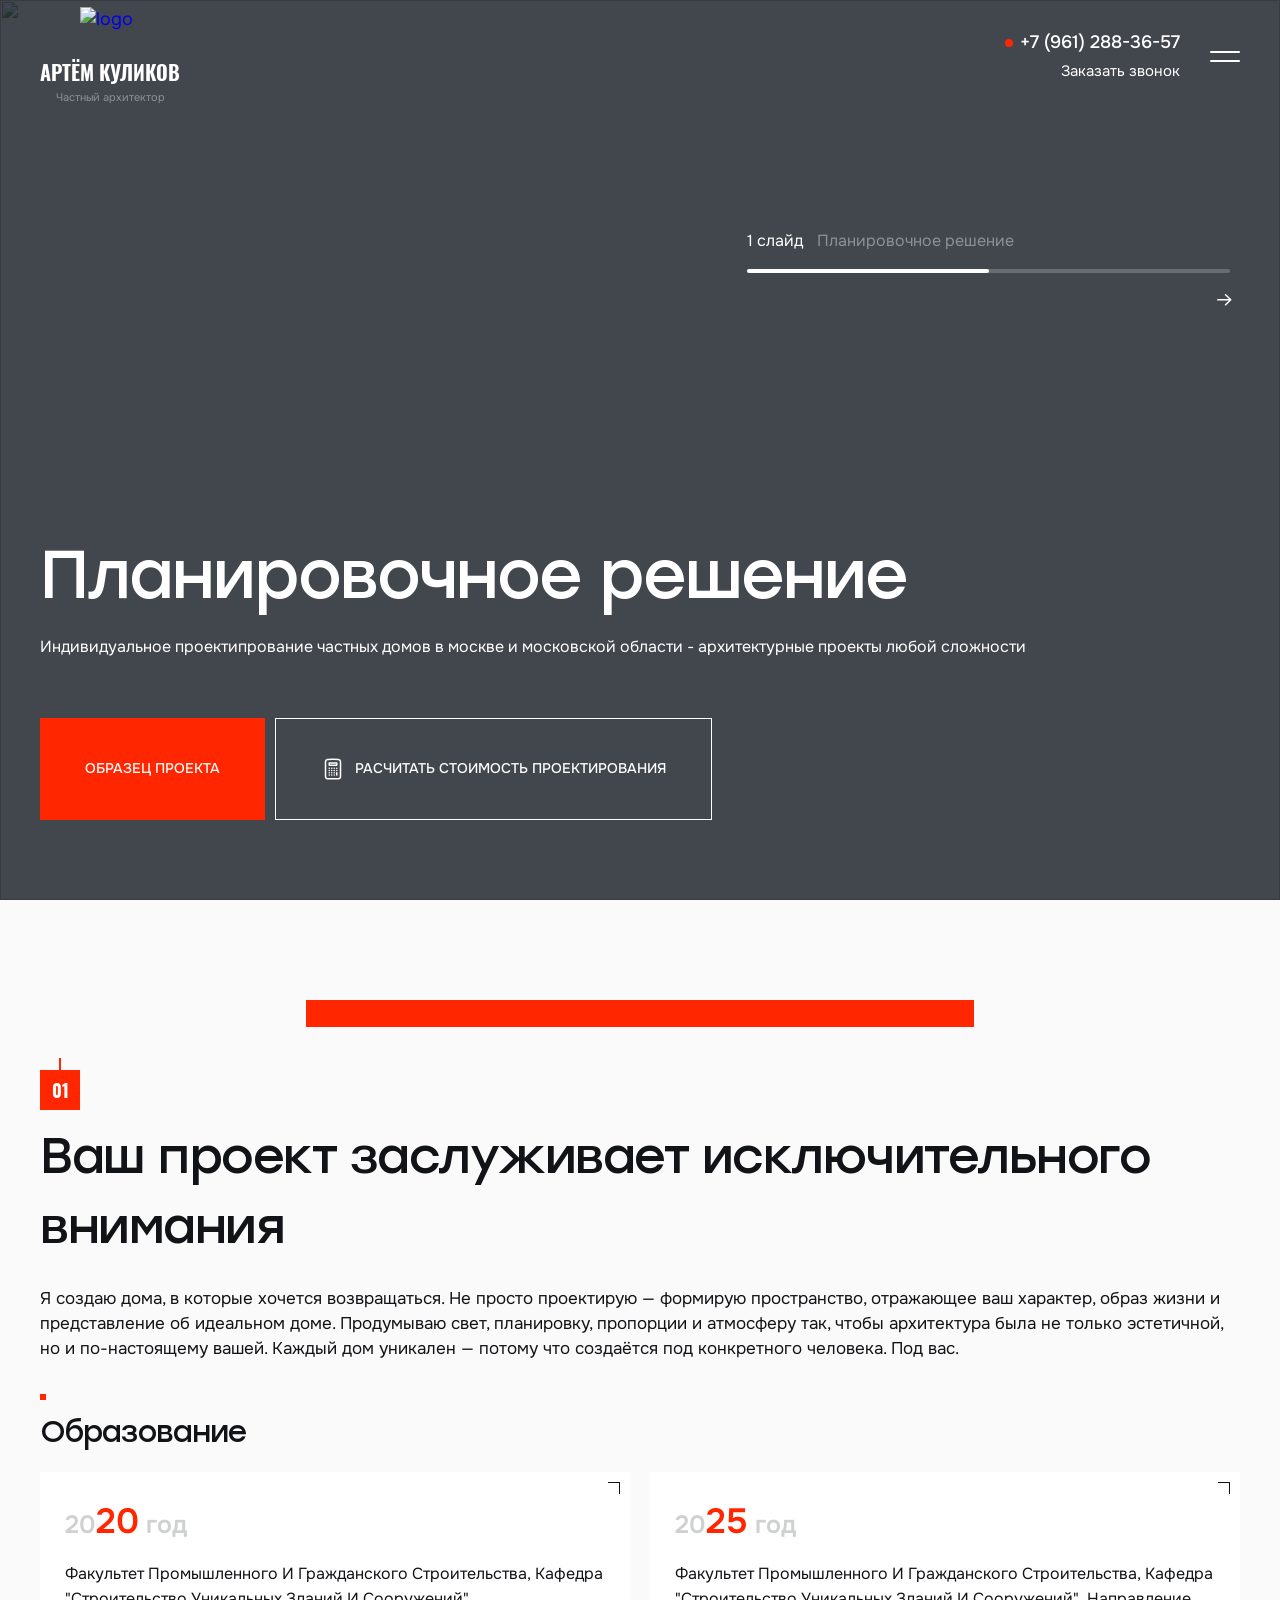
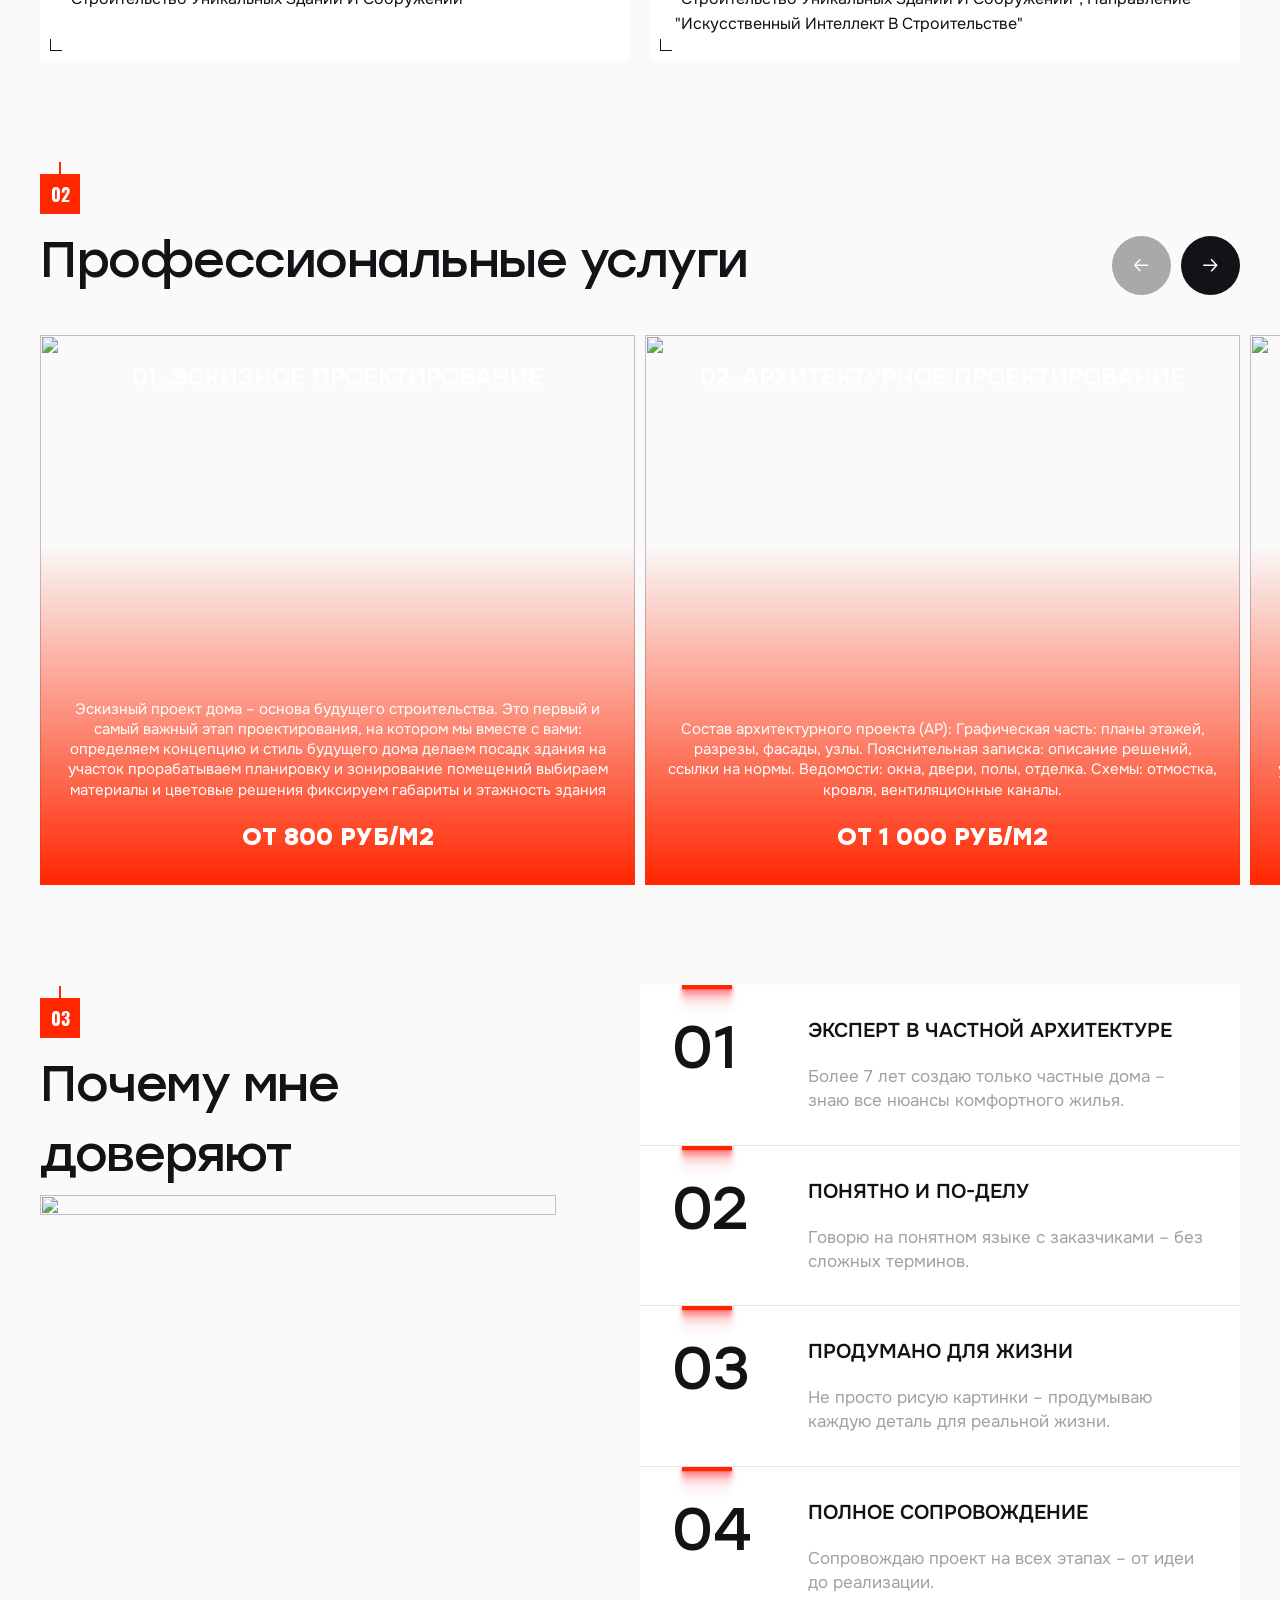
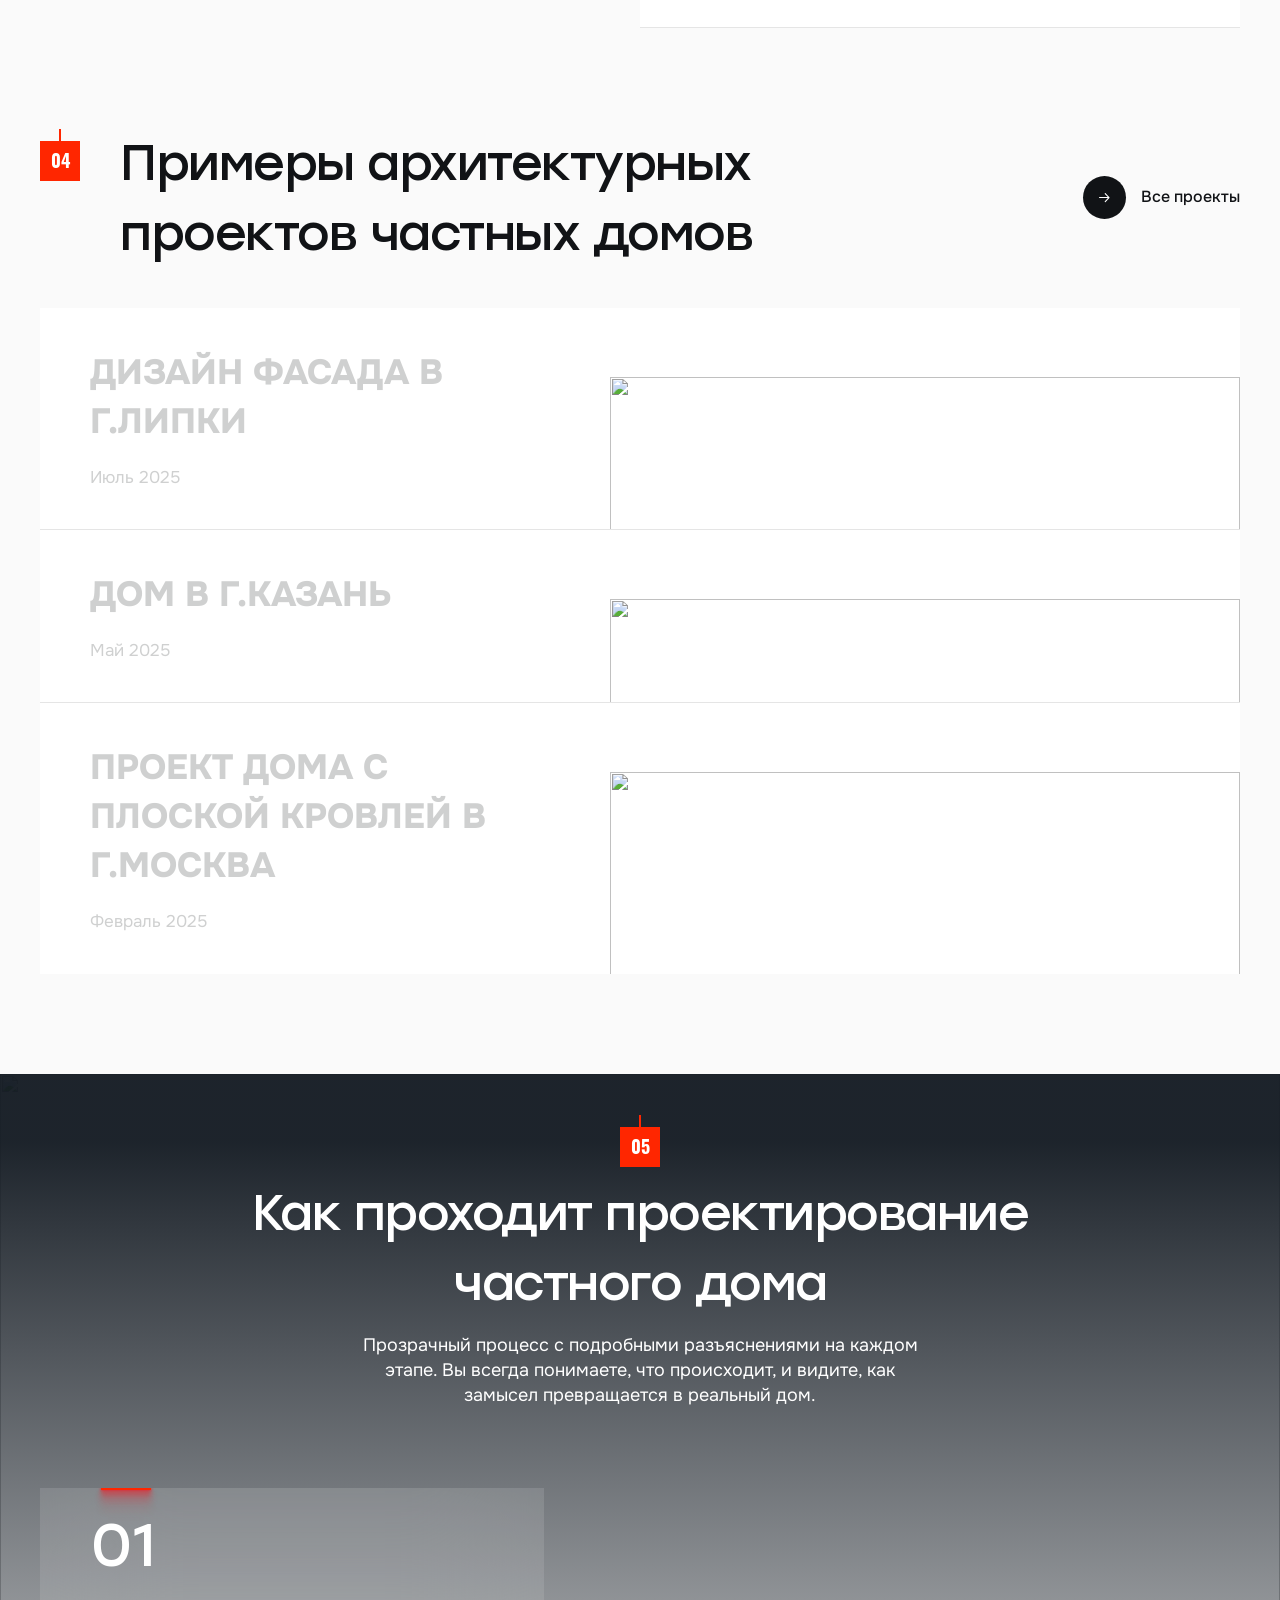
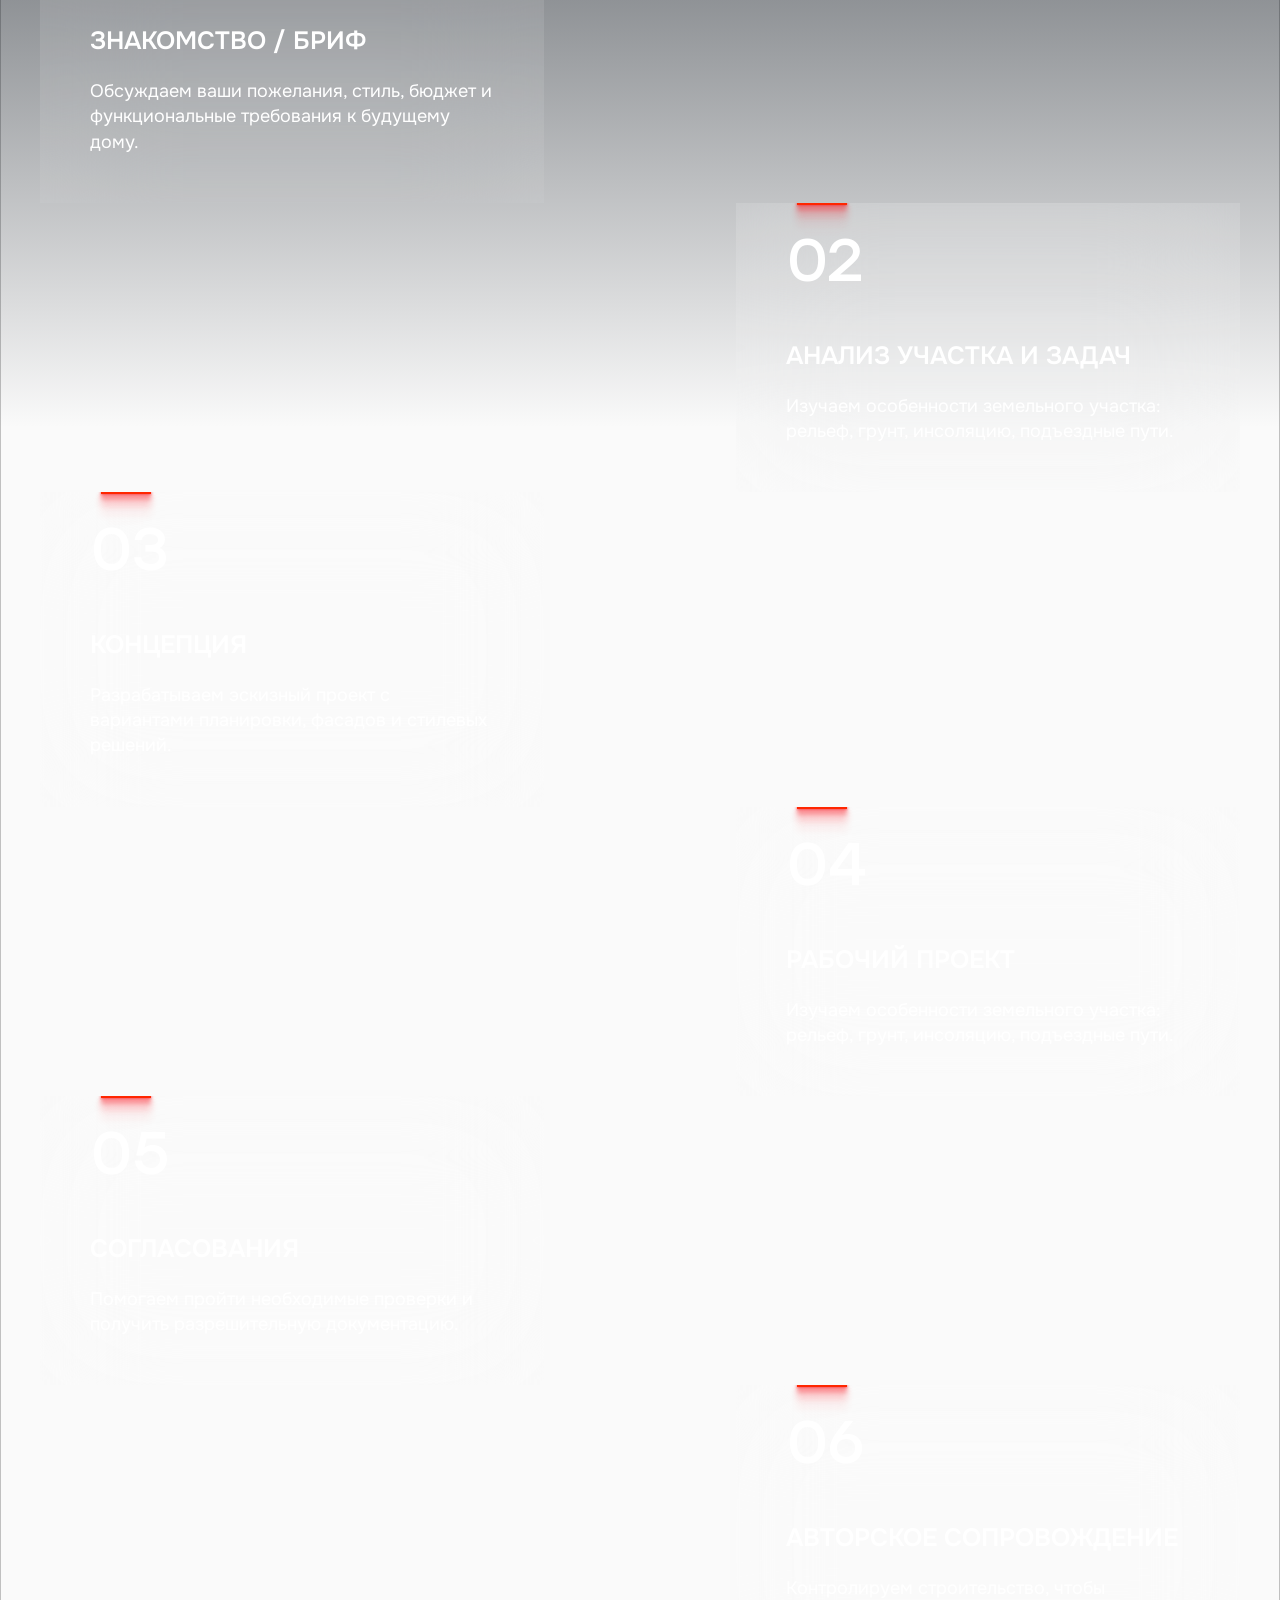
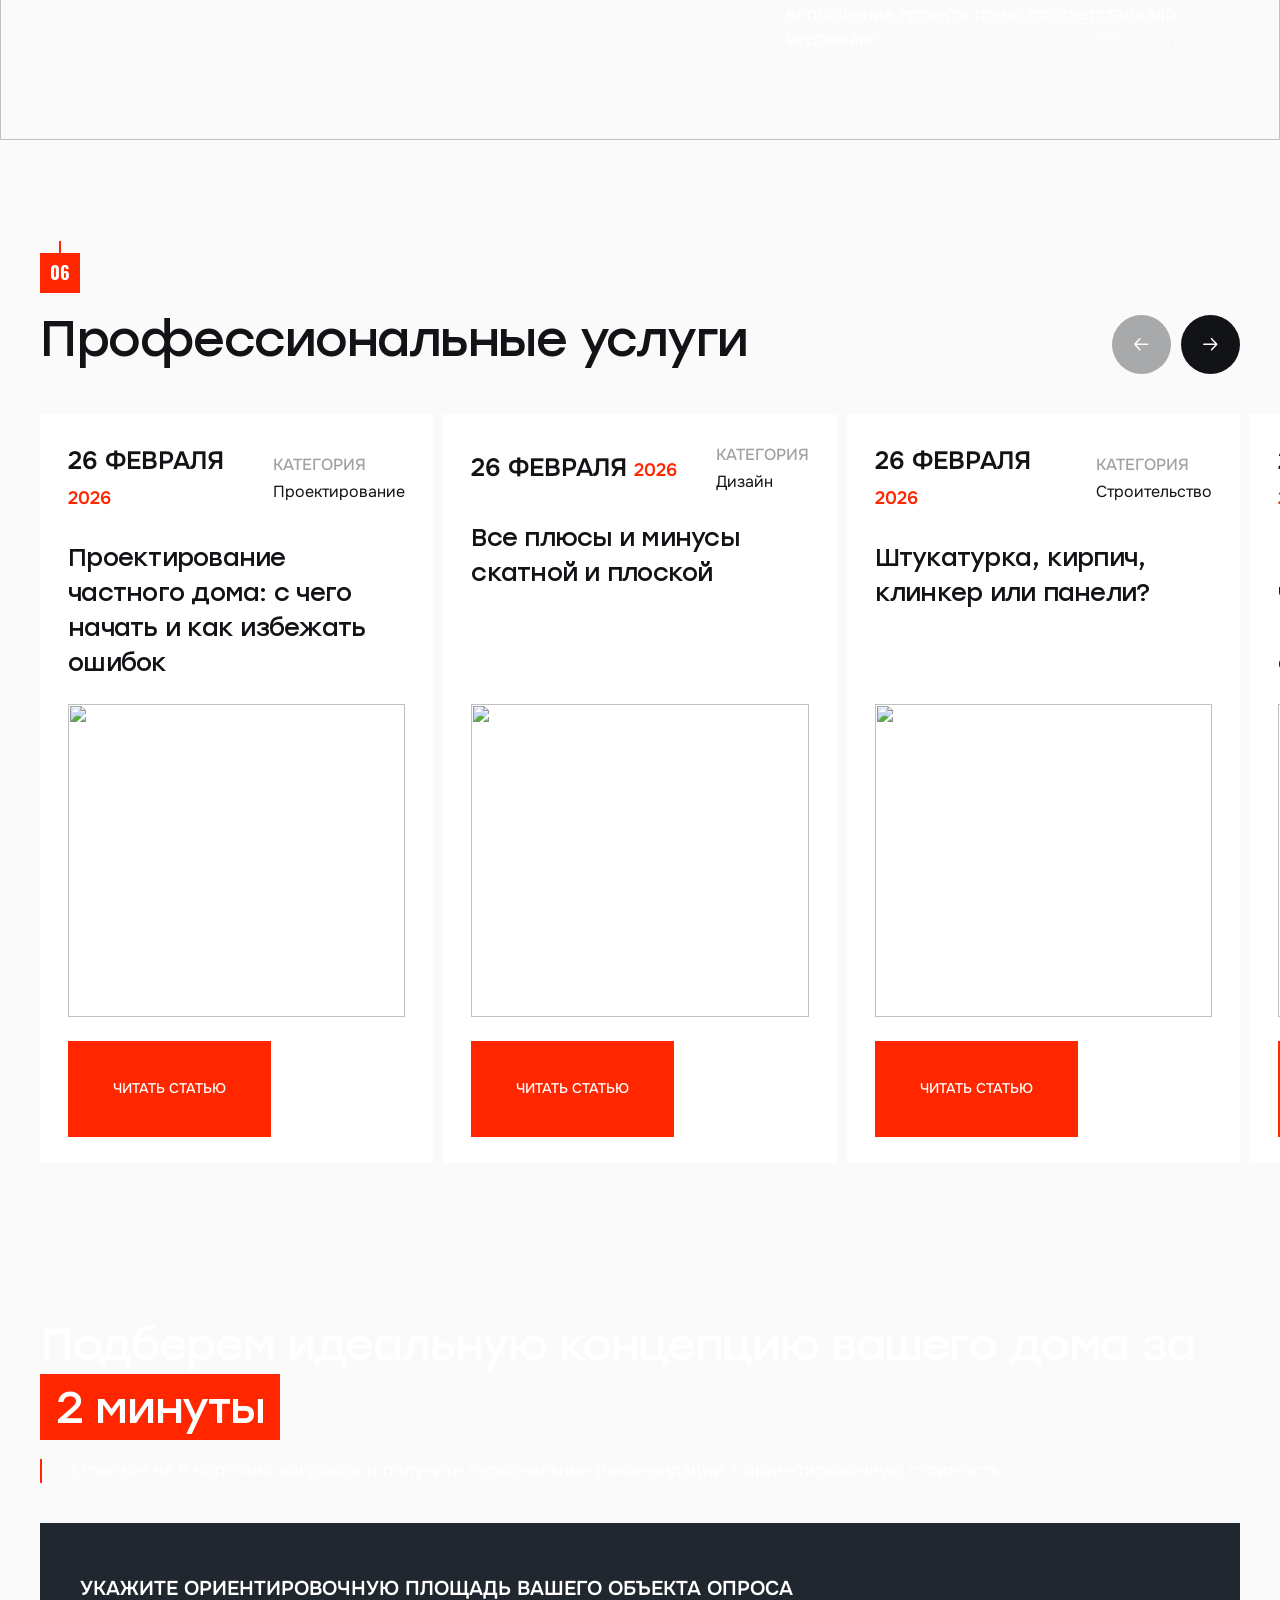
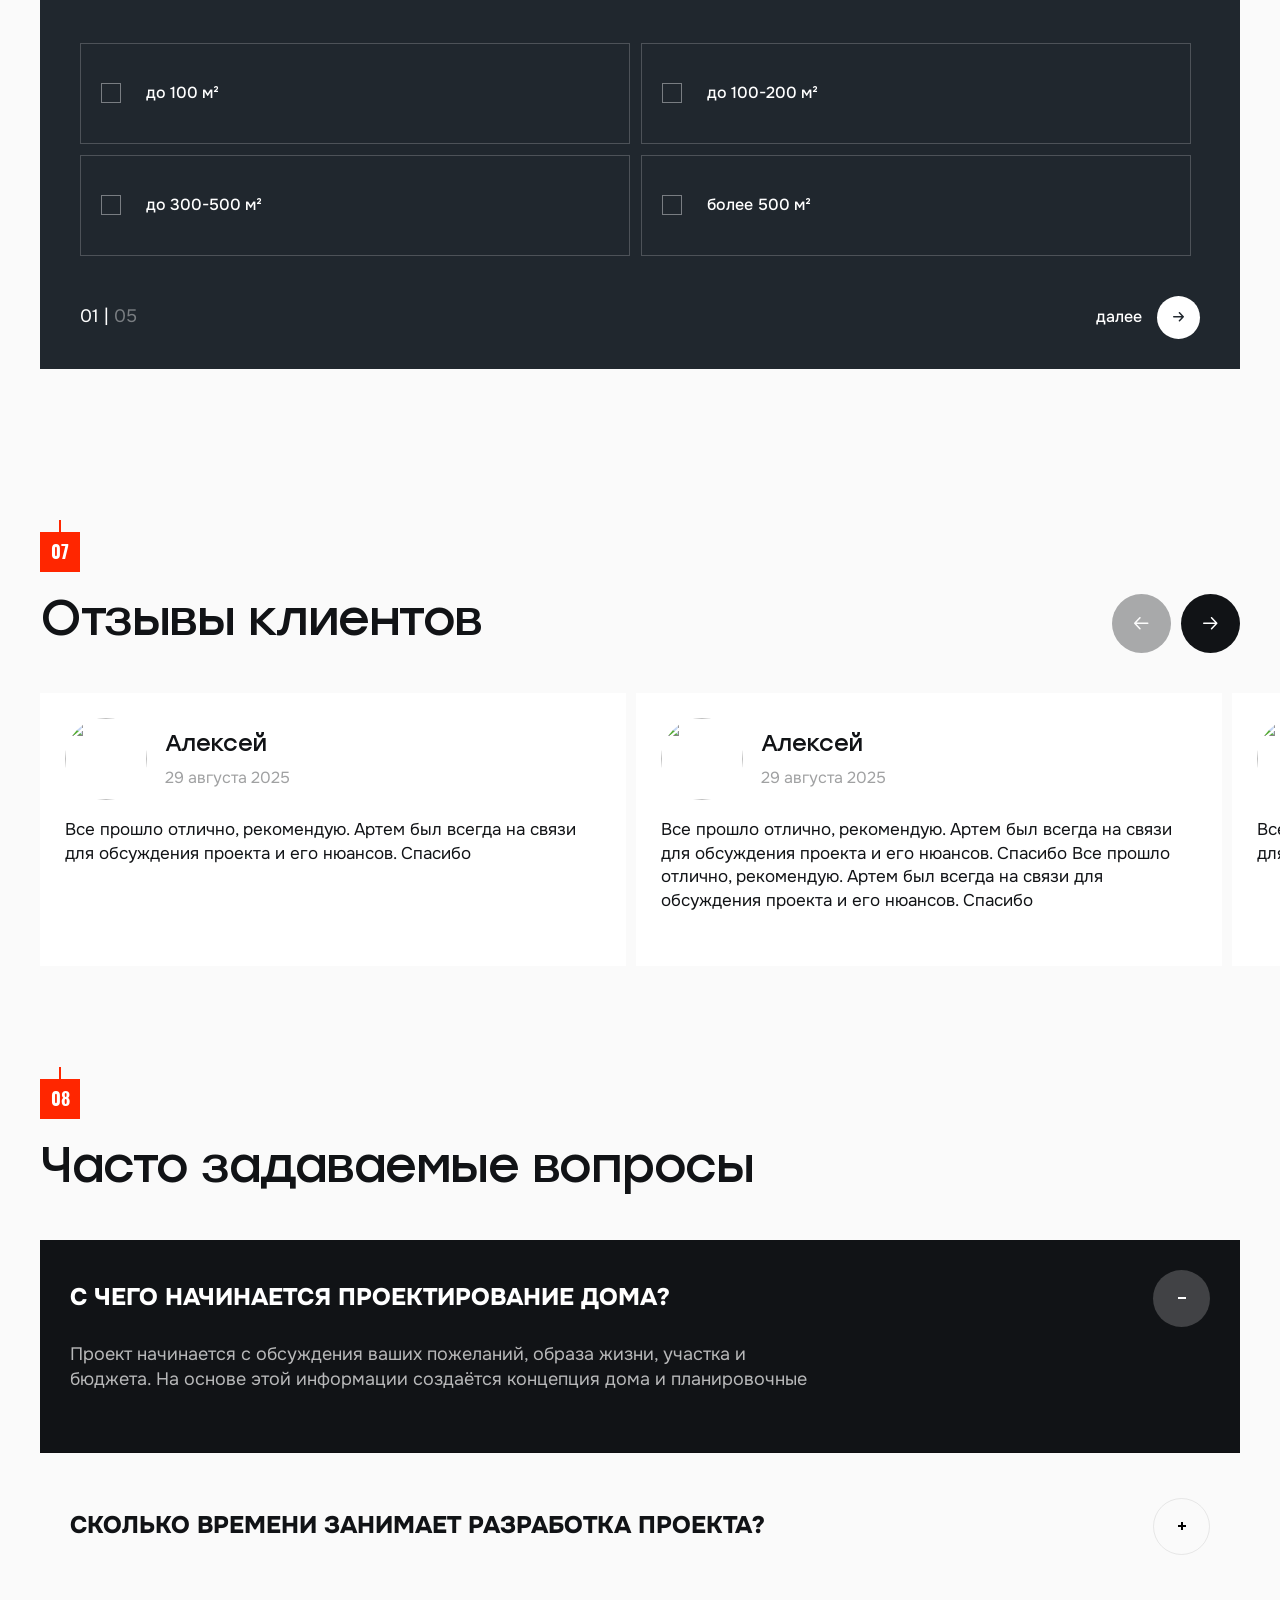
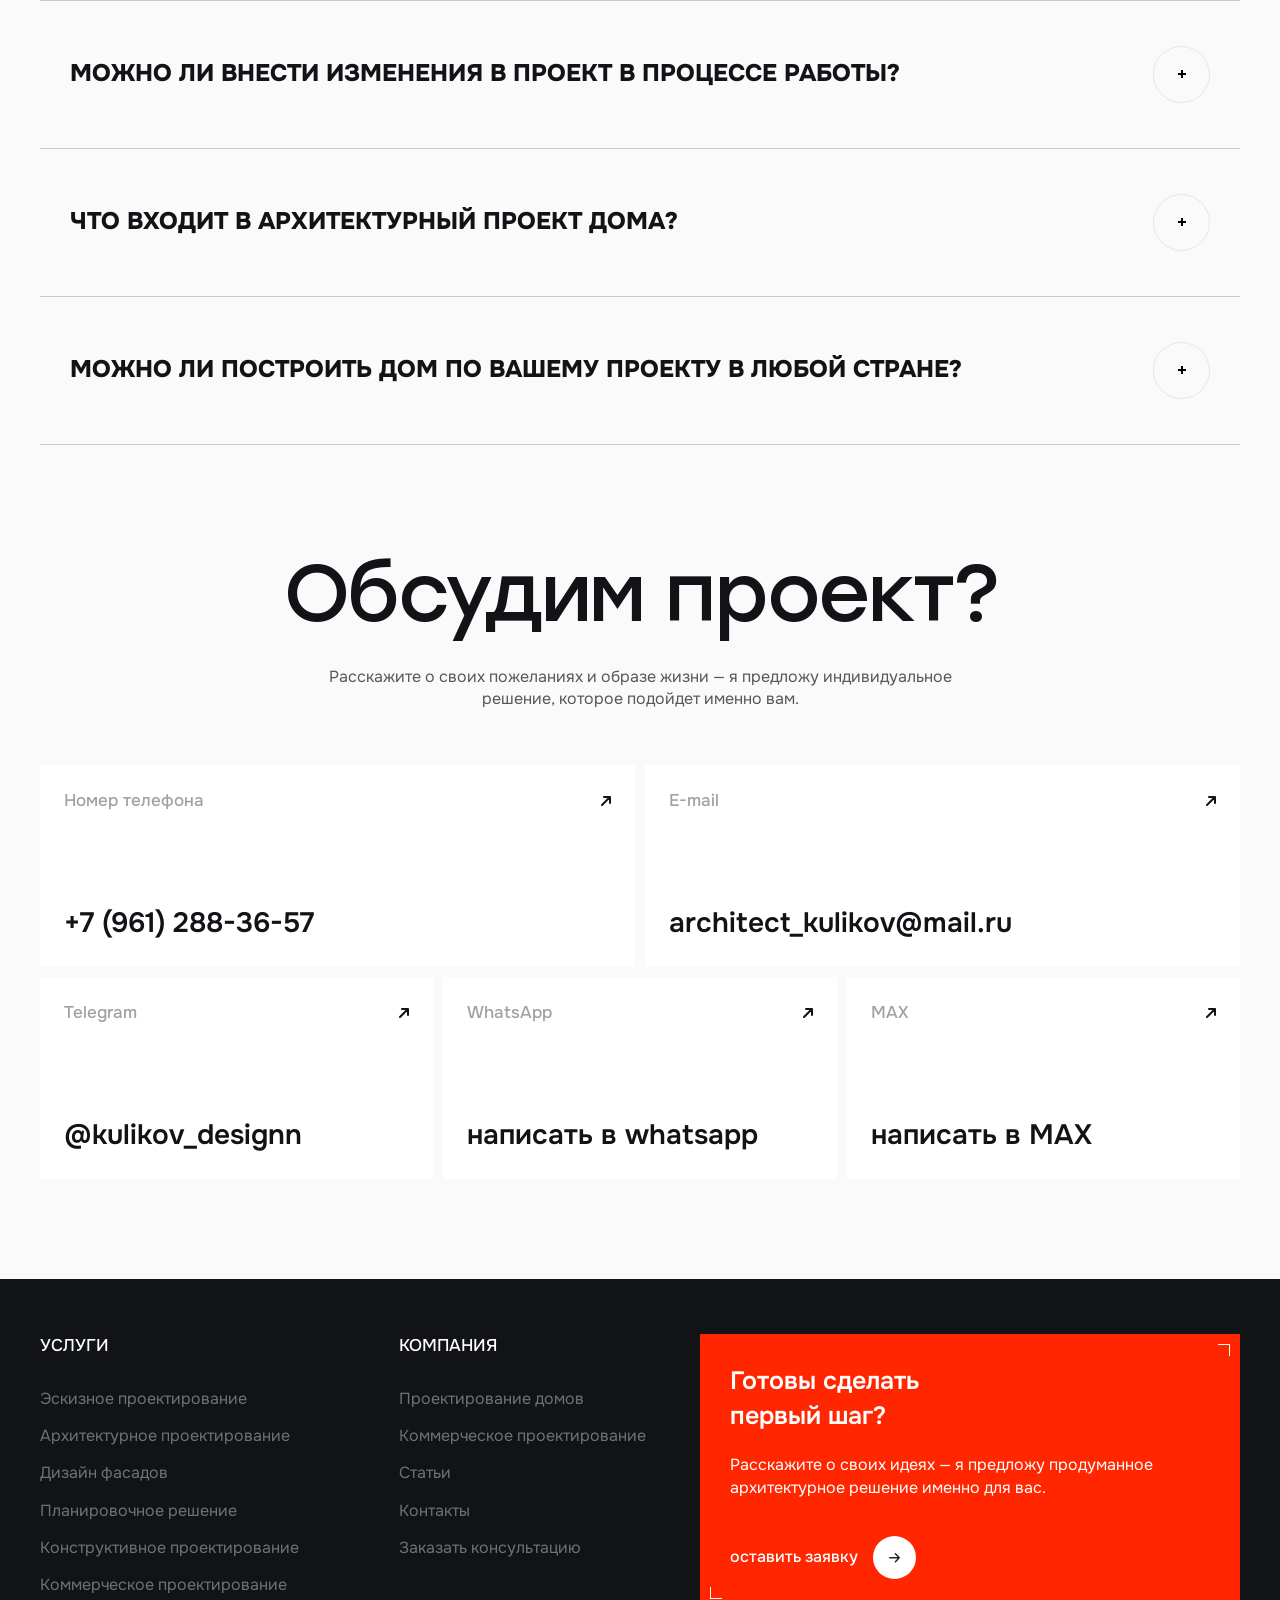
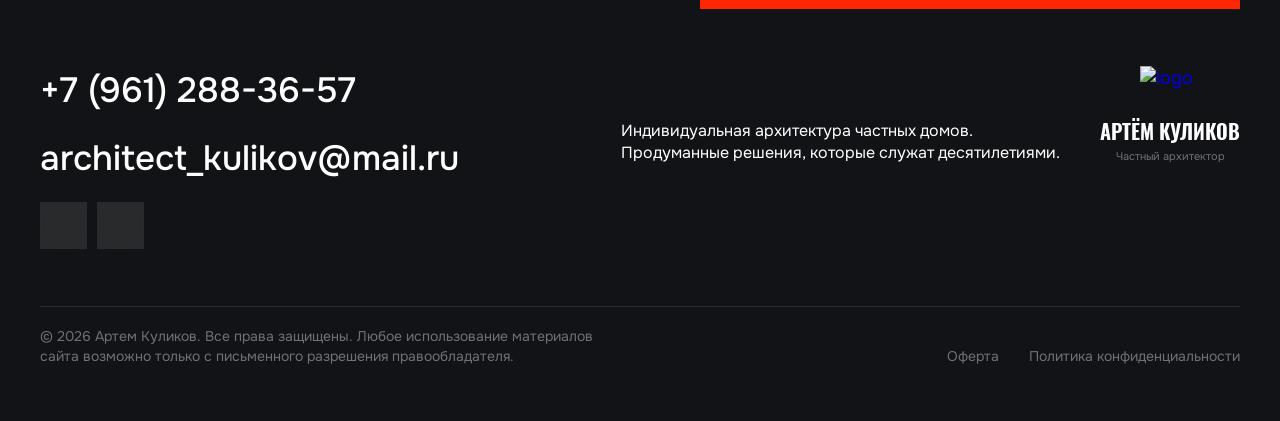
==== index.html @ 6169fe0b "v1" ====
<!DOCTYPE html>
<html lang="ru">
<head>
    <meta http-equiv="Content-Type" content="text/html; charset=utf-8" />
    <link rel="stylesheet" href="assets/css/build/build/swiper.css">
    <link rel="stylesheet" href="assets/css/build/build/fancybox.min.css">
    <link rel="stylesheet" href="assets/css/styles.css">
    
    
    <title>Name</title>
    <meta name='keywords' content='' />
    <meta name='description' content='' />
    <meta name="viewport" content="width=device-width, initial-scale=1, maximum-scale=1, user-scalable=0" />
    <meta http-equiv="X-UA-Compatible" content="IE=edge">
    <script src="assets/js/build/swiper-bundle.min.js" defer></script> 
    <script src="assets/js/build/fancybox.min.js" defer></script>
    <script src="assets/js/main.js" defer></script>
    <script src="assets/js/swipers.js" defer></script>
    <script src="assets/js/request.js" defer></script>
    <script src="assets/js/sourcebuster.min.js" defer></script>
    <script> </script>
</head>
<body>
<div class="page">
    <header class="header header--light">
        <div class="container">
            <div class="header__row">
                <a href="/" class="header__logo logo">
                    <picture class='logo__picture logo__picture--white'>
                        <source srcset='assets/img/icons/logo.svg' type='image/svg+xml'>
                        <img src='assets/img/icons/logo.png' alt='logo'>
                    </picture>
                    <picture class='logo__picture logo__picture--black'>
                        <source srcset='assets/img/icons/logo-black.svg' type='image/svg+xml'>
                        <img src='assets/img/icons/logo-black.png' alt='logo'>
                    </picture>
                    <div class="logo__text">
                        <p class="logo__name">Артём Куликов </p>
                        <span>Частный архитектор</span>
                    </div>
                </a>
    
                <div class="header__menu">
                    <nav class="header__nav">
                        <ul class="header__nav-list">
                            <li class="header__nav-item">
                                <a href="#" class="header__nav-link">Услуги</a>
                                <div class="header__nav-arrow"> +</div>
                                <div class="header__nav-sublist">
                                    <ul>
                                        <li><a href="#">Эскизное проектирование</a></li>
                                        <li><a href="#">Архитектурное проектирование</a></li>
                                        <li><a href="#">Дизайн фасадов</a></li>
                                        <li><a href="#">Планировочное решение</a></li>
                                        <li><a href="#">Конструктивное проектирование</a></li>
                                        <li><a href="#">Коммерческое проектирование</a></li>
                                    </ul>
                                </div>
                            </li>
                            <li class="header__nav-item">
                                <a href="#" class="header__nav-link link-hover">Проектирование домов</a>
                            </li>
                            <li class="header__nav-item">
                                <a href="#" class="header__nav-link link-hover">Коммерческое проектирование</a>
                            </li>
                            <li class="header__nav-item">
                                <a href="#" class="header__nav-link link-hover">Статьи</a>
                            </li>
                            <li class="header__nav-item">
                                <a href="#" class="header__nav-link link-hover">Контакты</a>
                            </li>
                            <li class="header__nav-item">
                                <a href="#" class="header__nav-link link-hover">Заказать консультацию</a>
                            </li>
                        </ul>
                    </nav>
    
                    <div class="header-mobile">
                        <div class="header__contacts">
                            <a href="mailto:architect_kulikov@mail.ru" class="header__mail">architect_kulikov@mail.ru</a>
                            <div class="header__networks networks">
                                <a href="#" class="network">
                                    <picture class=''>
                                        <source srcset='assets/img/icons/wa.svg' type='image/svg+xml'>
                                        <img src='assets/img/icons/wa.png' decoding='async' alt=''>
                                    </picture>
                                </a>
                                <a href="#" class="network">
                                    <picture class=''>
                                        <source srcset='assets/img/icons/tg.svg' type='image/svg+xml'>
                                        <img src='assets/img/icons/tg.png' decoding='async' alt=''>
                                    </picture>
                                </a>
                            </div>
                        </div>
                    </div>
                </div>
    
    
                <div class="header__top-right">
                    <div class="header__networks networks">
                        <a href="#" class="network">
                            <picture class=''>
                                <source srcset='assets/img/icons/wa.svg' type='image/svg+xml'>
                                <img src='assets/img/icons/wa.png' decoding='async' alt=''>
                            </picture>
                        </a>
                        <a href="#" class="network">
                            <picture class=''>
                                <source srcset='assets/img/icons/tg.svg' type='image/svg+xml'>
                                <img src='assets/img/icons/tg.png' decoding='async' alt=''>
                            </picture>
                        </a>
                    </div>
    
                    <div class="header__phone">
                        <a href="tel:+79612883657">+7 (961) 288-36-57</a>
                        <span>Заказать звонок</span>
                    </div>
    
                    <div class="header-mobile">
                        <div class="burger">
                            <span></span>
                            <span></span>
                        </div>
                    </div>
                </div>
            </div>
        </div>
    </header>
<main class="main">
    
    
    
    <section class='intro section-offset header-transparent'>
        <div class='container'>
            <div class='intro-pic__swiper swiper'>
                <div class='swiper-wrapper'>
                    <div class='intro-pic__swiper-slide swiper-slide'>
                        <picture class='intro__pic'>
                            <source srcset='assets/img/intro/intro-1.webp' type='image/webp'>
                            <img src='assets/img/intro/intro-1.jpg' decoding='async' alt=''>
                        </picture>
                    </div>
                    <div class='intro-pic__swiper-slide swiper-slide'>
                        <picture class='intro__pic'>
                            <source srcset='assets/img/intro/intro-2.webp' type='image/webp'>
                            <img src='assets/img/intro/intro-2.jpg' decoding='async' loading="lazy" alt=''>
                        </picture>
                    </div>
                </div>
            </div>
    
            <div class="intro__wrap">
                <div class='intro__paginations'>
                    <div class='intro__swiper-pagination swiper-pagination'></div>
                    <div class="intro__swiper-scrollbar swiper-scrollbar"></div>
                    <button class='intro__swiper-button-next swiper-button-next'>
                        <svg width="15" height="12" viewBox="0 0 15 12" fill="none" xmlns="http://www.w3.org/2000/svg">
                            <path d="M0.75 5.75H13.75M13.75 5.75L8.55 0.75M13.75 5.75L8.55 10.75" stroke="white" stroke-width="1.5" stroke-linecap="round" stroke-linejoin="round" />
                        </svg>
                    </button>
                </div>
        
        
                <div class="intro__row">
                    <div class='intro__swiper swiper'>
                        <div class='swiper-wrapper'>
                            <div class='intro__swiper-slide swiper-slide'>
                                <div class="intro__text">
                                    <h1 class='intro__title title-h1'>Планировочное решение</h1>
                                    <p class="intro__desc">Индивидуальное проектипрование частных домов в москве и московской области - архитектурные проекты любой сложности</p>
                                </div>
                            </div>
    
                            <div class='intro__swiper-slide swiper-slide'>
                                <div class="intro__text">
                                    <p class='intro__title title-h1'>Эскизное проектирование</p>
                                    <p class="intro__desc">Проектирование домов включает в себя все разделы: начиная от инженерного части и заканчивая 3-д визуализацией.</p>
                                </div>
                            </div>
                        </div>
                    </div>
            
                    <div class="intro__btns">
                        <a href="#" class='primary-btn'><span>Образец проекта</span></a>
                        <a href="#calculator" class='secondary-btn scroll-link'>
                            <span>
                                <svg width="24" height="24" viewBox="0 0 24 24" fill="none" xmlns="http://www.w3.org/2000/svg">
                                    <path d="M15.75 15.75V18M8.25 11.25H8.2575V11.2575H8.25V11.25ZM8.25 13.5H8.2575V13.5075H8.25V13.5ZM8.25 15.75H8.2575V15.7575H8.25V15.75ZM8.25 18H8.2575V18.0075H8.25V18ZM10.7476 11.25H10.7551V11.2575H10.7476V11.25ZM10.7476 13.5H10.7551V13.5075H10.7476V13.5ZM10.7476 15.75H10.7551V15.7575H10.7476V15.75ZM10.7476 18H10.7551V18.0075H10.7476V18ZM13.2524 11.25H13.2599V11.2575H13.2524V11.25ZM13.2524 13.5H13.2599V13.5075H13.2524V13.5ZM13.2524 15.75H13.2599V15.7575H13.2524V15.75ZM13.2524 18H13.2599V18.0075H13.2524V18ZM15.75 11.25H15.7575V11.2575H15.75V11.25ZM15.75 13.5H15.7575V13.5075H15.75V13.5ZM8.25 6H15.75V8.25H8.25V6ZM12 2.25C10.108 2.25 8.24156 2.35947 6.40668 2.57241C5.30608 2.70014 4.5 3.649 4.5 4.75699V19.5C4.5 20.7426 5.50736 21.75 6.75 21.75H17.25C18.4926 21.75 19.5 20.7426 19.5 19.5V4.75699C19.5 3.649 18.6939 2.70014 17.5933 2.57241C15.7584 2.35947 13.892 2.25 12 2.25Z" stroke="white" stroke-width="1.5" stroke-linecap="round" stroke-linejoin="round" />
                                </svg>
                                Расчитать стоимость проектирования
                            </span>
                        </a>
                    </div>
                </div>
            </div>
    
            
        </div>
    </section>
    <section class='about section-offset'>
        <div class='container'>
            <div class="about__row animation-item">
                <div class="about__content">
                    <div class="about__title">
                        <span class="number">01</span>
                        <p class='title-h2'>Ваш проект заслуживает исключительного внимания</p>
                    </div>
                    <div class="about__text">
                        <p>Я создаю дома, в которые хочется возвращаться. Не просто проектирую — формирую пространство, отражающее ваш характер, образ жизни и представление об идеальном доме. Продумываю свет, планировку, пропорции и атмосферу так, чтобы архитектура была не только эстетичной, но и по-настоящему вашей. Каждый дом уникален — потому что создаётся под конкретного человека. Под вас.</p>
                    </div>
            
                    <div class="about__education">
                        <div class="about__education-top">
                            <p class="about__education-title">Образование</p>
                            <div class='swiper-btns'>
                                <button class='about__swiper-button-prev swiper-button-prev'></button>
                                <button class='about__swiper-button-next swiper-button-next'></button>
                            </div>
                        </div>
            
                        <div class='about__swiper swiper'>
                            <div class='swiper-wrapper'>
                                <div class='about__swiper-slide swiper-slide'>
                                    <div class="about__card card-decor">
                                        <p class="about__card-year">20<span>20</span> год</p>
                                        <p class="about__card-text">факультет Промышленного и гражданского строительства, кафедра "Строительство уникальных зданий и сооружений"</p>
                                    </div>
                                </div>
                                <div class='about__swiper-slide swiper-slide'>
                                    <div class="about__card card-decor">
                                        <p class="about__card-year">20<span>25</span> год</p>
                                        <p class="about__card-text">факультет Промышленного и гражданского строительства, кафедра "Строительство уникальных зданий и сооружений", направление "Искусственный интеллект  в строительстве"</p>
                                    </div>
                                </div>
                            </div>
                        </div>
                    </div>
                </div>
    
                <div class="about__photo">
                    <picture class='about__photo-pic'>
                        <source srcset='assets/img/about/about-photo.webp' type='image/webp'>
                        <img src='assets/img/about/about-photo.png' decoding='async' loading='lazy' alt=''>
                    </picture>
                    <div class="about__photo-wrap">
                        <p class="about__photo-name">Куликов Артем Владимирович</p>
                        <p class="about__photo-post">частный архитектор дома вашей мечты.</p>
                    </div>
                </div>
            </div>
        </div>
    </section>
    <section class='services section-offset'>
        <div class='container section__wrap'>
            <div class="section__top section__top-mob">
                <div class="services__title">
                    <span class="number">02</span>
                    <p class='title-h2'>Профессиональные услуги</p>
                </div>
                <div class='swiper-btns section__order'>
                    <button class='services__swiper-button-prev swiper-button-prev'></button>
                    <button class='services__swiper-button-next swiper-button-next'></button>
                </div>
            </div>
            
            <div class='services__swiper swiper swiper-visibiliti'>
                <div class='swiper-wrapper'>
                    <div class='services__swiper-slide swiper-slide'>
                        <div class="services__card card-decor">
                            <p class="services__card-title">Эскизное проектирование</p>
                            <div class="services__card-content">
                                <div class="services__card-text">
                                    Эскизный проект дома – основа будущего строительства. Это первый и самый важный этап проектирования, на котором мы вместе с вами: определяем концепцию и стиль будущего дома делаем посадк здания на участок прорабатываем планировку и зонирование помещений выбираем материалы и цветовые решения фиксируем габариты и этажность здания
                                </div>
                                <p class="services__card-price">От 800 руб/м2</p>
                                <div class="services__card-btns">
                                    <button class='tertiary-btn popup-btn' data-path='popup-change'><span>Заказать</span></button>
                                    <a href="#" class='secondary-btn'><span>Образец проекта</span></a>
                                </div>
                                <picture class='services__card-pic'>
                                    <source srcset='assets/img/services/service-1.webp' type='image/webp'>
                                    <img src='assets/img/services/service-1.jpg' decoding='async' loading='lazy' alt=''>
                                </picture>
                            </div>
                        </div>
                    </div>
    
                    <div class='services__swiper-slide swiper-slide'>
                        <div class="services__card card-decor">
                            <p class="services__card-title">Архитектурное проектирование</p>
                            <div class="services__card-content">
                                <div class="services__card-text">
                                    Состав архитектурного проекта (АР): Графическая часть: планы этажей, разрезы, фасады, узлы. Пояснительная записка: описание решений, ссылки на нормы. Ведомости: окна, двери, полы, отделка. Схемы: отмостка, кровля, вентиляционные каналы.
                                </div>
                                <p class="services__card-price">От 1 000 руб/м2</p>
                                <div class="services__card-btns">
                                    <button class='tertiary-btn popup-btn' data-path='popup-change'><span>Заказать</span></button>
                                    <a href="#" class='secondary-btn'><span>Образец проекта</span></a>
                                </div>
                                <picture class='services__card-pic'>
                                    <source srcset='assets/img/services/service-2.webp' type='image/webp'>
                                    <img src='assets/img/services/service-2.jpg' decoding='async' loading='lazy' alt=''>
                                </picture>
                            </div>
                        </div>
                    </div>
    
                    <div class='services__swiper-slide swiper-slide'>
                        <div class="services__card card-decor">
                            <p class="services__card-title">Эскизное проектирование</p>
                            <div class="services__card-content">
                                <div class="services__card-text">
                                    Эскизный проект дома – основа будущего строительства. Это первый и самый важный этап проектирования, на котором мы вместе с вами: определяем концепцию и стиль будущего дома делаем посадк здания на участок прорабатываем планировку и зонирование помещений выбираем материалы и цветовые решения фиксируем габариты и этажность здания
                                </div>
                                <p class="services__card-price">От 800 руб/м2</p>
                                <div class="services__card-btns">
                                    <button class='tertiary-btn popup-btn' data-path='popup-change'><span>Заказать</span></button>
                                    <a href="#" class='secondary-btn'><span>Образец проекта</span></a>
                                </div>
                                <picture class='services__card-pic'>
                                    <source srcset='assets/img/services/service-1.webp' type='image/webp'>
                                    <img src='assets/img/services/service-1.jpg' decoding='async' loading='lazy' alt=''>
                                </picture>
                            </div>
                        </div>
                    </div>
                </div>
            </div>
        </div>
    </section>
    <section class='advantages section-offset'>
        <div class='container'>
            <div class="advantages__row">
                <div class="advantages__left">
                    <div class="advantages__title">
                        <span class="number">03</span>
                        <p class='title-h2'>Почему мне доверяют</p>
                    </div>
                    <picture class='advantages__pic'>
                        <source srcset='assets/img/advantages/advantages-photo.webp' type='image/webp'>
                        <img src='assets/img/advantages/advantages-photo.jpg' decoding='async' loading='lazy' alt=''>
                    </picture>
                </div>
    
                <div class="advantages__list">
                    <ol>
                        <li class="advantages__list-item animation-item transform-item">
                            <div class="advantages__list-text">
                                <p class="advantages__list-name">Эксперт в частной архитектуре</p>
                                <p>Более 7 лет создаю только частные дома – знаю все нюансы комфортного жилья.</p>
                            </div>
                        </li>
                        <li class="advantages__list-item animation-item transform-item">
                            <div class="advantages__list-text">
                                <p class="advantages__list-name">Понятно и по-делу</p>
                                <p>Говорю на понятном языке с заказчиками – без сложных терминов.</p>
                            </div>
                        </li>
                        <li class="advantages__list-item animation-item transform-item">
                            <div class="advantages__list-text">
                                <p class="advantages__list-name">Продумано для жизни</p>
                                <p>Не просто рисую картинки – продумываю каждую деталь для реальной жизни.</p>
                            </div>
                        </li>
                        <li class="advantages__list-item animation-item transform-item">
                            <div class="advantages__list-text">
                                <p class="advantages__list-name">Полное сопровождение</p>
                                <p>Сопровождаю проект на всех этапах – от идеи до реализации.</p>
                            </div>
                        </li>
                    </ol>
                </div>
            </div>
            
        </div>
    </section>
    <section class='examples section-offset'>
        <div class='container section__wrap'>
            <div class="examples__top section__top section__top-mob">
                <div class="examples__title services__title">
                    <span class="number">04</span>
                    <p class='title-h2'>Примеры архитектурных проектов частных домов</p>
                </div>
                <a href="#" class="link-all section__order">
                    <div class="link-all__icon">
                        <svg width="11" height="10" viewBox="0 0 11 10" fill="none" xmlns="http://www.w3.org/2000/svg">
                            <path d="M0.546631 4.55511H10.0212M10.0212 4.55511L6.23138 0.546631M10.0212 4.55511L6.23138 8.56358" stroke="white" stroke-width="1.09322" stroke-linecap="round" stroke-linejoin="round" />
                        </svg>
                    </div>
                    <span>Все проекты</span>
                </a>
            </div>
    
            <div class="examples__cards">
                <div class="examples__card examples__card-js">
                    <div class="examples__card-main">
                        <div class="examples__card-top examples__card-top-js">
                            <p class="examples__card-name">Дизайн фасада в г.Липки</p>
                            <p class="examples__card-date">Июль 2025</p>
                            <div class="examples__card-close">
                                <img src="assets/img/icons/close.svg" alt="close">
                            </div>
                        </div>
        
                        <div class="examples__card-content">
                            <div class="examples__card-text">
                                В данном проекте фасад здания был облицован комбинацией современных и натуральных материалов, что придало экстерьеру респектабельный вид, выразительность и долговечность.
                            </div>
                            <div class="examples__card-items">
                                <div class="examples__card-item">
                                    <span>Материал</span>
                                    <p>Газобетонный блок</p>
                                </div>
                                <div class="examples__card-line"></div>
                                <div class="examples__card-item">
                                    <span>Площадь</span>
                                    <p>200 м2</p>
                                </div>
                                <div class="examples__card-line"></div>
                                <div class="examples__card-item">
                                    <span>Колличество спален</span>
                                    <p>5</p>
                                </div>
                            </div>
                            <a href="#" class="examples__card-btn primary-btn hover-black"><span>Подробнее о проекте</span></a>
                        </div>
                    </div>
    
                    <div class="examples__card-pictures">
                        <picture class='examples__card-pic'>
                            <source srcset='assets/img/examples/examples-1.webp' type='image/webp'>
                            <img src='assets/img/examples/examples-1.jpg' decoding='async' loading='lazy' alt=''>
                        </picture>
                        <div class='examples__swiper swiper'>
                            <div class='swiper-wrapper'>
                                <div class='examples__swiper-slide swiper-slide'>
                                    <a href="assets/img/examples/examples-1.jpg" class="examples__card-img" data-fancybox="examples-1">
                                        <picture>
                                            <source srcset='assets/img/examples/examples-1.webp' type='image/webp'>
                                            <img src='assets/img/examples/examples-1.jpg' decoding='async' loading='lazy' alt=''>
                                        </picture>
                                    </a>
                                </div>
                                <div class='examples__swiper-slide swiper-slide'>
                                    <a href="assets/img/examples/examples-2.jpg" class="examples__card-img" data-fancybox="examples-1">
                                        <picture>
                                            <source srcset='assets/img/examples/examples-2.webp' type='image/webp'>
                                            <img src='assets/img/examples/examples-2.jpg' decoding='async' loading='lazy' alt=''>
                                        </picture>
                                    </a>
                                </div>
                                <div class='examples__swiper-slide swiper-slide'>
                                    <a href="assets/img/examples/examples-3.jpg" class="examples__card-img" data-fancybox="examples-1">
                                        <picture>
                                            <source srcset='assets/img/examples/examples-3.webp' type='image/webp'>
                                            <img src='assets/img/examples/examples-3.jpg' decoding='async' loading='lazy' alt=''>
                                        </picture>
                                    </a>
                                </div>
                                <div class='examples__swiper-slide swiper-slide'>
                                    <a href="assets/img/examples/examples-4.jpg" class="examples__card-img" data-fancybox="examples-1">
                                        <picture>
                                            <source srcset='assets/img/examples/examples-4.webp' type='image/webp'>
                                            <img src='assets/img/examples/examples-4.jpg' decoding='async' loading='lazy' alt=''>
                                        </picture>
                                    </a>
                                </div>
                            </div>
                        </div>
                    </div>
                </div>
    
    
                <div class="examples__card examples__card-js">
                    <div class="examples__card-main">
                        <div class="examples__card-top examples__card-top-js">
                            <p class="examples__card-name">Дом  в г.Казань</p>
                            <p class="examples__card-date">Май 2025</p>
                            <div class="examples__card-close">
                                <img src="assets/img/icons/close.svg" alt="close">
                            </div>
                        </div>
        
                        <div class="examples__card-content">
                            <div class="examples__card-text">
                                В данном проекте фасад здания был облицован комбинацией современных и натуральных материалов, что придало экстерьеру респектабельный вид, выразительность и долговечность.
                                В данном проекте фасад здания был облицован комбинацией современных и натуральных материалов, что придало экстерьеру респектабельный вид, выразительность и долговечность.
                            </div>
                            <div class="examples__card-items">
                                <div class="examples__card-item">
                                    <span>Материал</span>
                                    <p>Газобетонный блок</p>
                                </div>
                                <div class="examples__card-line"></div>
                                <div class="examples__card-item">
                                    <span>Площадь</span>
                                    <p>200 м2</p>
                                </div>
                                <div class="examples__card-line"></div>
                                <div class="examples__card-item">
                                    <span>Колличество спален</span>
                                    <p>5</p>
                                </div>
                            </div>
                            <a href="#" class="examples__card-btn primary-btn hover-black"><span>Подробнее о проекте</span></a>
                        </div>
                    </div>
    
                    <div class="examples__card-pictures">
                        <picture class='examples__card-pic'>
                            <source srcset='assets/img/examples/examples-5.webp' type='image/webp'>
                            <img src='assets/img/examples/examples-5.jpg' decoding='async' loading='lazy' alt=''>
                        </picture>
                        <div class='examples__swiper swiper'>
                            <div class='swiper-wrapper'>
                                <div class='examples__swiper-slide swiper-slide'>
                                    <picture class="examples__card-img">
                                        <source srcset='assets/img/examples/examples-5.webp' type='image/webp'>
                                        <img src='assets/img/examples/examples-5.jpg' decoding='async' loading='lazy' alt=''>
                                    </picture>
                                </div>
                                <div class='examples__swiper-slide swiper-slide'>
                                    <picture class="examples__card-img">
                                        <source srcset='assets/img/examples/examples-2.webp' type='image/webp'>
                                        <img src='assets/img/examples/examples-2.jpg' decoding='async' loading='lazy' alt=''>
                                    </picture>
                                </div>
                                <div class='examples__swiper-slide swiper-slide'>
                                    <picture class="examples__card-img">
                                        <source srcset='assets/img/examples/examples-3.webp' type='image/webp'>
                                        <img src='assets/img/examples/examples-3.jpg' decoding='async' loading='lazy' alt=''>
                                    </picture>
                                </div>
                                <div class='examples__swiper-slide swiper-slide'>
                                    <picture class="examples__card-img">
                                        <source srcset='assets/img/examples/examples-4.webp' type='image/webp'>
                                        <img src='assets/img/examples/examples-4.jpg' decoding='async' loading='lazy' alt=''>
                                    </picture>
                                </div>
                            </div>
                        </div>
                    </div>
                </div>
    
    
                <div class="examples__card examples__card-js">
                    <div class="examples__card-main">
                        <div class="examples__card-top examples__card-top-js">
                            <p class="examples__card-name">Проект дома с плоской кровлей в г.Москва</p>
                            <p class="examples__card-date">Февраль 2025</p>
                            <div class="examples__card-close">
                                <img src="assets/img/icons/close.svg" alt="close">
                            </div>
                        </div>
        
                        <div class="examples__card-content">
                            <div class="examples__card-text">
                                В данном проекте фасад здания был облицован комбинацией современных и натуральных материалов, что придало экстерьеру респектабельный вид, выразительность и долговечность.
                                В данном проекте фасад здания был облицован комбинацией современных и натуральных материалов, что придало экстерьеру респектабельный вид, выразительность и долговечность.
                            </div>
                            <div class="examples__card-items">
                                <div class="examples__card-item">
                                    <span>Материал</span>
                                    <p>Газобетонный блок</p>
                                </div>
                                <div class="examples__card-line"></div>
                                <div class="examples__card-item">
                                    <span>Площадь</span>
                                    <p>200 м2</p>
                                </div>
                                <div class="examples__card-line"></div>
                                <div class="examples__card-item">
                                    <span>Колличество спален</span>
                                    <p>5</p>
                                </div>
                            </div>
                            <a href="#" class="examples__card-btn primary-btn hover-black"><span>Подробнее о проекте</span></a>
                        </div>
                    </div>
    
                    <div class="examples__card-pictures">
                        <picture class='examples__card-pic'>
                            <source srcset='assets/img/examples/examples-6.webp' type='image/webp'>
                            <img src='assets/img/examples/examples-6.jpg' decoding='async' loading='lazy' alt=''>
                        </picture>
                        <div class='examples__swiper swiper'>
                            <div class='swiper-wrapper'>
                                <div class='examples__swiper-slide swiper-slide'>
                                    <picture class="examples__card-img">
                                        <source srcset='assets/img/examples/examples-6.webp' type='image/webp'>
                                        <img src='assets/img/examples/examples-6.jpg' decoding='async' loading='lazy' alt=''>
                                    </picture>
                                </div>
                                <div class='examples__swiper-slide swiper-slide'>
                                    <picture class="examples__card-img">
                                        <source srcset='assets/img/examples/examples-3.webp' type='image/webp'>
                                        <img src='assets/img/examples/examples-3.jpg' decoding='async' loading='lazy' alt=''>
                                    </picture>
                                </div>
                                <div class='examples__swiper-slide swiper-slide'>
                                    <picture class="examples__card-img">
                                        <source srcset='assets/img/examples/examples-4.webp' type='image/webp'>
                                        <img src='assets/img/examples/examples-4.jpg' decoding='async' loading='lazy' alt=''>
                                    </picture>
                                </div>
                            </div>
                        </div>
                    </div>
                </div>
            </div>
        </div>
    </section>
    <section class='process section-offset'>
        <div class='container'>
            <div class="process__top">
                <span class="number">05</span>
                <p class='process__title title-h2'>Как проходит проектирование частного дома</p>
                <p class="process__subtitle">Прозрачный процесс с подробными разъяснениями на каждом этапе. Вы всегда понимаете, что происходит, и видите, как замысел превращается в реальный дом.</p>
            </div>
            
            <ol class="process__cards">
                <li class="process__card animation-item scale-item">
                    <p class="process__card-name">ЗНАКОМСТВО / БРИФ</p>
                    <div class="process__card-text">Обсуждаем ваши пожелания, стиль, бюджет и функциональные требования к будущему дому.</div>
                </li>
                <li class="process__card animation-item scale-item">
                    <p class="process__card-name">АНАЛИЗ УЧАСТКА И ЗАДАЧ</p>
                    <div class="process__card-text">Изучаем особенности земельного участка: рельеф, грунт, инсоляцию, подъездные пути.</div>
                </li>
                <li class="process__card animation-item scale-item">
                    <p class="process__card-name">КОНЦЕПЦИЯ</p>
                    <div class="process__card-text">Разрабатываем эскизный проект с вариантами планировки, фасадов и стилевых решений.</div>
                </li>
                <li class="process__card animation-item scale-item">
                    <p class="process__card-name">РАБОЧИЙ ПРОЕКТ</p>
                    <div class="process__card-text">Изучаем особенности земельного участка: рельеф, грунт, инсоляцию, подъездные пути.</div>
                </li>
                <li class="process__card animation-item scale-item">
                    <p class="process__card-name">СОГЛАСОВАНИЯ</p>
                    <div class="process__card-text">Помогаем пройти необходимые проверки и получить разрешительную документацию.</div>
                </li>
                <li class="process__card animation-item scale-item">
                    <p class="process__card-name">АВТОРСКОЕ СОПРОВОЖДЕНИЕ</p>
                    <div class="process__card-text">Контролируем строительство, чтобы воплощение проекта точно соответствовало чертежам.</div>
                </li>
            </ol>
    
            <picture class='process__bg'>
                <source srcset='assets/img/process/process-bg.webp' type='image/webp'>
                <img src='assets/img/process/process-bg.jpg' decoding='async' loading='lazy' alt=''>
            </picture>
        </div>
    </section>
    <section class='blog section-offset'>
        <div class='container section__wrap'>
            <div class="section__top section__top-mob">
                <div class="blog__title">
                    <span class="number">06</span>
                    <p class='title-h2'>Профессиональные услуги</p>
                </div>
                <div class='swiper-btns section__order'>
                    <button class='blog__swiper-button-prev swiper-button-prev'></button>
                    <button class='blog__swiper-button-next swiper-button-next'></button>
                </div>
            </div>
            
            <div class='blog__swiper swiper swiper-visibiliti'>
                <div class='swiper-wrapper'>
                    <div class='blog__swiper-slide swiper-slide'>
                        <div class="blog__card">
                            <div class="blog__card-top">
                                <div class="blog__card-date">26 Февраля <span>2026</span></div>
                                <div class="blog__card-cat">
                                    <span>Категория</span>
                                    <p>Проектирование</p>
                                </div>
                            </div>
                            <p class="blog__card-name">Проектирование частного дома: с чего начать и как избежать ошибок</p>
                            <picture class='blog__card-pic'>
                                <source srcset='assets/img/blog/blog-1.webp' type='image/webp'>
                                <img src='assets/img/blog/blog-1.jpg' decoding='async' loading='lazy' alt=''>
                            </picture>
                            <a href="#" class='blog__card-btn primary-btn hover-black'><span>Читать статью</span></a>
                        </div>
                    </div>
    
                    <div class='blog__swiper-slide swiper-slide'>
                        <div class="blog__card">
                            <div class="blog__card-top">
                                <div class="blog__card-date">26 Февраля <span>2026</span></div>
                                <div class="blog__card-cat">
                                    <span>Категория</span>
                                    <p>Дизайн</p>
                                </div>
                            </div>
                            <p class="blog__card-name">Все плюсы и минусы скатной и плоской</p>
                            <picture class='blog__card-pic'>
                                <source srcset='assets/img/blog/blog-2.webp' type='image/webp'>
                                <img src='assets/img/blog/blog-2.jpg' decoding='async' loading='lazy' alt=''>
                            </picture>
                            <a href="#" class='blog__card-btn primary-btn hover-black'><span>Читать статью</span></a>
                        </div>
                    </div>
    
                    <div class='blog__swiper-slide swiper-slide'>
                        <div class="blog__card">
                            <div class="blog__card-top">
                                <div class="blog__card-date">26 Февраля <span>2026</span></div>
                                <div class="blog__card-cat">
                                    <span>Категория</span>
                                    <p>Строительство</p>
                                </div>
                            </div>
                            <p class="blog__card-name">Штукатурка, кирпич, клинкер или панели?</p>
                            <picture class='blog__card-pic'>
                                <source srcset='assets/img/blog/blog-3.webp' type='image/webp'>
                                <img src='assets/img/blog/blog-3.jpg' decoding='async' loading='lazy' alt=''>
                            </picture>
                            <a href="#" class='blog__card-btn primary-btn hover-black'><span>Читать статью</span></a>
                        </div>
                    </div>
    
                    <div class='blog__swiper-slide swiper-slide'>
                        <div class="blog__card">
                            <div class="blog__card-top">
                                <div class="blog__card-date">26 Февраля <span>2026</span></div>
                                <div class="blog__card-cat">
                                    <span>Категория</span>
                                    <p>Проектирование</p>
                                </div>
                            </div>
                            <p class="blog__card-name">Проектирование частного дома: с чего начать и как избежать ошибок</p>
                            <picture class='blog__card-pic'>
                                <source srcset='assets/img/blog/blog-1.webp' type='image/webp'>
                                <img src='assets/img/blog/blog-1.jpg' decoding='async' loading='lazy' alt=''>
                            </picture>
                            <a href="#" class='blog__card-btn primary-btn hover-black'><span>Читать статью</span></a>
                        </div>
                    </div>
                </div>
            </div>
        </div>
    </section>
    <section class='calculator section-offset' id="calculator">
        <div class='container'>
            <div class="section__top calculator__top">
                <p class='calculator__title title-h2'>Подберем идеальную концепцию вашего дома за <span>2 минуты</span></p>
                <p class="calculator__subtitle">Ответьте на 6 коротких вопросов и получите персональные рекомендации + ориентировочную стоимость.</p>
            </div>
            
            <form class="calculator__form">
                <div class="calculator__form-page">
                    <p class="calculator__form-title">Укажите ориентировочную площадь вашего объекта опроса</p>
                    <div class="calculator__form-items">
                        <div class="calculator__form-item">
                            <input type="radio" id="square1" name="square" value="до 100 м²">
                            <label for="square1">до 100 м²</label>
                        </div>
                        <div class="calculator__form-item">
                            <input type="radio" id="square2" name="square" value="до 100-200 м²">
                            <label for="square2">до 100-200 м²</label>
                        </div>
                        <div class="calculator__form-item">
                            <input type="radio" id="square3" name="square" value="до 300-500 м²">
                            <label for="square3">до 300-500 м²</label>
                        </div>
                        <div class="calculator__form-item">
                            <input type="radio" id="square4" name="square" value="более 500 м²">
                            <label for="square4">более 500 м²</label>
                        </div>
                    </div>
                    <div class="calculator__form-bottom">
                        <div class="calculator__form-pagination">
                            <span class="current">01</span> | <span class="total">06</span>
                        </div>
                        <button class="calculator__form-btn-next">
                            <span>далее</span>
                            <div class="calculator__form-btn-icon">
                                <svg width="11" height="10" viewBox="0 0 11 10" fill="none" xmlns="http://www.w3.org/2000/svg">
                                    <path d="M0.75 4.75847H10.2246M10.2246 4.75847L6.43475 0.75M10.2246 4.75847L6.43475 8.76695" stroke="#20272E" stroke-width="1.5" stroke-linecap="round" stroke-linejoin="round" />
                                </svg>
                            </div>
                        </button>
                    </div>
                </div>
    
                <div class="calculator__form-page">
                    <p class="calculator__form-title">Сколько этажей будет в доме?</p>
                    <div class="calculator__form-items">
                        <div class="calculator__form-item">
                            <input type="radio" id="floors1" name="floors" value="1 этаж">
                            <label for="floors1">1 этаж</label>
                        </div>
                        <div class="calculator__form-item">
                            <input type="radio" id="floors2" name="floors" value="2 этажа">
                            <label for="floors2">2 этажа</label>
                        </div>
                        <div class="calculator__form-item">
                            <input type="radio" id="floors3" name="floors" value="3 этажа">
                            <label for="floors3">3 этажа</label>
                        </div>
                        <div class="calculator__form-item">
                            <input type="radio" id="floors4" name="floors" value="другое">
                            <label for="floors4">другое</label>
                        </div>
                    </div>
                    <div class="calculator__form-bottom">
                        <div class="calculator__form-pagination">
                            <span class="current">01</span> | <span class="total">06</span>
                        </div>
                        <button class="calculator__form-btn-next">
                            <span>далее</span>
                            <div class="calculator__form-btn-icon">
                                <svg width="11" height="10" viewBox="0 0 11 10" fill="none" xmlns="http://www.w3.org/2000/svg">
                                    <path d="M0.75 4.75847H10.2246M10.2246 4.75847L6.43475 0.75M10.2246 4.75847L6.43475 8.76695" stroke="#20272E" stroke-width="1.5" stroke-linecap="round" stroke-linejoin="round" />
                                </svg>
                            </div>
                        </button>
                    </div>
                </div>
    
                <div class="calculator__form-page">
                    <p class="calculator__form-title">Из какого материала вы планируете строить?</p>
                    <div class="calculator__form-items">
                        <div class="calculator__form-item">
                            <input type="radio" id="materials1" name="materials" value="Кирпич">
                            <label for="materials1">Кирпич</label>
                        </div>
                        <div class="calculator__form-item">
                            <input type="radio" id="materials2" name="materials" value="Газобетонный блок">
                            <label for="materials2">Газобетонный блок</label>
                        </div>
                        <div class="calculator__form-item">
                            <input type="radio" id="materials3" name="materials" value="Каркас/Дерево">
                            <label for="materials3">Каркас/Дерево</label>
                        </div>
                        <div class="calculator__form-item">
                            <input type="radio" id="materials4" name="materials" value="другое">
                            <label for="materials4">другое</label>
                        </div>
                    </div>
                    <div class="calculator__form-bottom">
                        <div class="calculator__form-pagination">
                            <span class="current">01</span> | <span class="total">06</span>
                        </div>
                        <button class="calculator__form-btn-next">
                            <span>далее</span>
                            <div class="calculator__form-btn-icon">
                                <svg width="11" height="10" viewBox="0 0 11 10" fill="none" xmlns="http://www.w3.org/2000/svg">
                                    <path d="M0.75 4.75847H10.2246M10.2246 4.75847L6.43475 0.75M10.2246 4.75847L6.43475 8.76695" stroke="#20272E" stroke-width="1.5" stroke-linecap="round" stroke-linejoin="round" />
                                </svg>
                            </div>
                        </button>
                    </div>
                </div>
    
                <div class="calculator__form-page">
                    <p class="calculator__form-title">В каком составе вам нужна проектная документация?</p>
                    <div class="calculator__form-items">
                        <div class="calculator__form-item">
                            <input type="radio" id="doc1" name="doc" value="Эксизный проект">
                            <label for="doc1">Эксизный проект</label>
                        </div>
                        <div class="calculator__form-item">
                            <input type="radio" id="doc2" name="doc" value="Архитектурный проект">
                            <label for="doc2">Архитектурный проект</label>
                        </div>
                        <div class="calculator__form-item">
                            <input type="radio" id="doc3" name="doc" value="Полный проект для строительства">
                            <label for="doc3">Полный проект для строительства <span>(Эксизный проект, архитектурный, конструктивный, дизайн фасада )</span></label>
                        </div>
                        <div class="calculator__form-item">
                            <input type="radio" id="doc4" name="doc" value="Не знаю, нужна консультация">
                            <label for="doc4">Не знаю, нужна консультация <span>Поможем определиться с услугами</span></label>
                        </div>
                    </div>
                    <div class="calculator__form-bottom">
                        <div class="calculator__form-pagination">
                            <span class="current">01</span> | <span class="total">06</span>
                        </div>
                        <button class="calculator__form-btn-next">
                            <span>далее</span>
                            <div class="calculator__form-btn-icon">
                                <svg width="11" height="10" viewBox="0 0 11 10" fill="none" xmlns="http://www.w3.org/2000/svg">
                                    <path d="M0.75 4.75847H10.2246M10.2246 4.75847L6.43475 0.75M10.2246 4.75847L6.43475 8.76695" stroke="#20272E" stroke-width="1.5" stroke-linecap="round" stroke-linejoin="round" />
                                </svg>
                            </div>
                        </button>
                    </div>
                </div>
    
                <div class="calculator__form-page">
                    <div class="calculator__form-inner">
                        <div class="form-input">
                            <label>Ваше имя</label>
                            <input type="text" name="name" placeholder="Введите имя">
                        </div>
                        <div class="form-input">
                            <label>Ваш E-mail</label>
                            <input type="email" name="name" placeholder="Введите электронный адрес">
                        </div>
                        <button type="submit" class="primary-btn"><span>Отправить</span></button>
                        <div class="politic">
                            <input type="checkbox" id="calculator-politic">
                            <label for="calculator-politic">Я даю свое согласие на обработку персональных данных в соответствии 
                                с ФЗ №152-ФЗ “О персональных данных” на условиях и для целей, определенных <a href="#">Политикой Конфиденциальности.</a></label>
                        </div>
                    </div>
                </div>
            </form>
        </div>
    </section>
    <section class='reviews section-offset'>
        <div class='container section__wrap'>
            <div class="section__top section__top-mob">
                <div class="reviews__title">
                    <span class="number">07</span>
                    <p class='title-h2'>Отзывы клиентов</p>
                </div>
                <div class='swiper-btns section__order'>
                    <button class='reviews__swiper-button-prev swiper-button-prev'></button>
                    <button class='reviews__swiper-button-next swiper-button-next'></button>
                </div>
            </div>
            
            <div class='reviews__swiper swiper swiper-visibiliti'>
                <div class='swiper-wrapper'>
                    <div class='reviews__swiper-slide swiper-slide'>
                        <div class="reviews__card">
                            <div class="reviews__card-top">
                                <div class="reviews__card-author">
                                    <picture class='reviews__card-avatar'>
                                        <source srcset='assets/img/reviews/avatar.webp' type='image/webp'>
                                        <img src='assets/img/reviews/avatar.jpg' decoding='async' loading='lazy' alt=''>
                                    </picture>
                                    <div class="reviews__card-info">
                                        <p class="reviews__card-name">Алексей</p>
                                        <p class="reviews__card-date">29 августа 2025</p>
                                    </div>
                                </div>
                                <div class="reviews__card-stars">
                                    <picture>
                                        <source srcset='assets/img/icons/star.svg' type='image/svg+xml'>
                                        <img src='assets/img/icons/star.png' decoding='async' loading='lazy' alt=''>
                                    </picture>
                                    <picture>
                                        <source srcset='assets/img/icons/star.svg' type='image/svg+xml'>
                                        <img src='assets/img/icons/star.png' decoding='async' loading='lazy' alt=''>
                                    </picture>
                                    <picture>
                                        <source srcset='assets/img/icons/star.svg' type='image/svg+xml'>
                                        <img src='assets/img/icons/star.png' decoding='async' loading='lazy' alt=''>
                                    </picture>
                                    <picture>
                                        <source srcset='assets/img/icons/star.svg' type='image/svg+xml'>
                                        <img src='assets/img/icons/star.png' decoding='async' loading='lazy' alt=''>
                                    </picture>
                                    <picture>
                                        <source srcset='assets/img/icons/star.svg' type='image/svg+xml'>
                                        <img src='assets/img/icons/star.png' decoding='async' loading='lazy' alt=''>
                                    </picture>
                                </div>
                            </div>
                            <div class="reviews__card-text">
                                Все прошло отлично, рекомендую. Артем был всегда на связи для обсуждения проекта и его нюансов. Спасибо
                            </div>
                        </div>
                    </div>
    
                    <div class='reviews__swiper-slide swiper-slide'>
                        <div class="reviews__card">
                            <div class="reviews__card-top">
                                <div class="reviews__card-author">
                                    <picture class='reviews__card-avatar'>
                                        <source srcset='assets/img/reviews/avatar.webp' type='image/webp'>
                                        <img src='assets/img/reviews/avatar.jpg' decoding='async' loading='lazy' alt=''>
                                    </picture>
                                    <div class="reviews__card-info">
                                        <p class="reviews__card-name">Алексей</p>
                                        <p class="reviews__card-date">29 августа 2025</p>
                                    </div>
                                </div>
                                <div class="reviews__card-stars">
                                    <picture>
                                        <source srcset='assets/img/icons/star.svg' type='image/svg+xml'>
                                        <img src='assets/img/icons/star.png' decoding='async' loading='lazy' alt=''>
                                    </picture>
                                    <picture>
                                        <source srcset='assets/img/icons/star.svg' type='image/svg+xml'>
                                        <img src='assets/img/icons/star.png' decoding='async' loading='lazy' alt=''>
                                    </picture>
                                    <picture>
                                        <source srcset='assets/img/icons/star.svg' type='image/svg+xml'>
                                        <img src='assets/img/icons/star.png' decoding='async' loading='lazy' alt=''>
                                    </picture>
                                    <picture>
                                        <source srcset='assets/img/icons/star.svg' type='image/svg+xml'>
                                        <img src='assets/img/icons/star.png' decoding='async' loading='lazy' alt=''>
                                    </picture>
                                    <picture>
                                        <source srcset='assets/img/icons/star.svg' type='image/svg+xml'>
                                        <img src='assets/img/icons/star.png' decoding='async' loading='lazy' alt=''>
                                    </picture>
                                </div>
                            </div>
                            <div class="reviews__card-text">
                                Все прошло отлично, рекомендую. Артем был всегда на связи для обсуждения проекта и его нюансов. Спасибо
                                Все прошло отлично, рекомендую. Артем был всегда на связи для обсуждения проекта и его нюансов. Спасибо
                            </div>
                        </div>
                    </div>
    
                    <div class='reviews__swiper-slide swiper-slide'>
                        <div class="reviews__card">
                            <div class="reviews__card-top">
                                <div class="reviews__card-author">
                                    <picture class='reviews__card-avatar'>
                                        <source srcset='assets/img/reviews/avatar.webp' type='image/webp'>
                                        <img src='assets/img/reviews/avatar.jpg' decoding='async' loading='lazy' alt=''>
                                    </picture>
                                    <div class="reviews__card-info">
                                        <p class="reviews__card-name">Алексей</p>
                                        <p class="reviews__card-date">29 августа 2025</p>
                                    </div>
                                </div>
                                <div class="reviews__card-stars">
                                    <picture>
                                        <source srcset='assets/img/icons/star.svg' type='image/svg+xml'>
                                        <img src='assets/img/icons/star.png' decoding='async' loading='lazy' alt=''>
                                    </picture>
                                    <picture>
                                        <source srcset='assets/img/icons/star.svg' type='image/svg+xml'>
                                        <img src='assets/img/icons/star.png' decoding='async' loading='lazy' alt=''>
                                    </picture>
                                    <picture>
                                        <source srcset='assets/img/icons/star.svg' type='image/svg+xml'>
                                        <img src='assets/img/icons/star.png' decoding='async' loading='lazy' alt=''>
                                    </picture>
                                    <picture>
                                        <source srcset='assets/img/icons/star.svg' type='image/svg+xml'>
                                        <img src='assets/img/icons/star.png' decoding='async' loading='lazy' alt=''>
                                    </picture>
                                    <picture>
                                        <source srcset='assets/img/icons/star.svg' type='image/svg+xml'>
                                        <img src='assets/img/icons/star.png' decoding='async' loading='lazy' alt=''>
                                    </picture>
                                </div>
                            </div>
                            <div class="reviews__card-text">
                                Все прошло отлично, рекомендую. Артем был всегда на связи для обсуждения проекта и его нюансов. Спасибо
                            </div>
                        </div>
                    </div>
    
                    <div class='reviews__swiper-slide swiper-slide'>
                        <div class="reviews__card">
                            <div class="reviews__card-top">
                                <div class="reviews__card-author">
                                    <picture class='reviews__card-avatar'>
                                        <source srcset='assets/img/reviews/avatar.webp' type='image/webp'>
                                        <img src='assets/img/reviews/avatar.jpg' decoding='async' loading='lazy' alt=''>
                                    </picture>
                                    <div class="reviews__card-info">
                                        <p class="reviews__card-name">Алексей</p>
                                        <p class="reviews__card-date">29 августа 2025</p>
                                    </div>
                                </div>
                                <div class="reviews__card-stars">
                                    <picture>
                                        <source srcset='assets/img/icons/star.svg' type='image/svg+xml'>
                                        <img src='assets/img/icons/star.png' decoding='async' loading='lazy' alt=''>
                                    </picture>
                                    <picture>
                                        <source srcset='assets/img/icons/star.svg' type='image/svg+xml'>
                                        <img src='assets/img/icons/star.png' decoding='async' loading='lazy' alt=''>
                                    </picture>
                                    <picture>
                                        <source srcset='assets/img/icons/star.svg' type='image/svg+xml'>
                                        <img src='assets/img/icons/star.png' decoding='async' loading='lazy' alt=''>
                                    </picture>
                                    <picture>
                                        <source srcset='assets/img/icons/star.svg' type='image/svg+xml'>
                                        <img src='assets/img/icons/star.png' decoding='async' loading='lazy' alt=''>
                                    </picture>
                                    <picture>
                                        <source srcset='assets/img/icons/star.svg' type='image/svg+xml'>
                                        <img src='assets/img/icons/star.png' decoding='async' loading='lazy' alt=''>
                                    </picture>
                                </div>
                            </div>
                            <div class="reviews__card-text">
                                Все прошло отлично, рекомендую. Артем был всегда на связи для обсуждения проекта и его нюансов. Спасибо
                            </div>
                        </div>
                    </div>
                </div>
            </div>
        </div>
    </section>
    
    <section class='faq section-offset'>
        <div class='container section__wrap'>
            <div class="section__top">
                <div class="faq__title">
                    <span class="number">08</span>
                    <p class='title-h2'>Часто задаваемые вопросы</p>
                </div>
            </div>
    
            <div class="faq__list">
                <div class="faq__item accordion">
                    <div class="faq__question">
                        <p>С чего начинается проектирование дома?</p>
                        <div class="faq__btn"></div>
                    </div>
                    <div class="accordion__content">
                        <div class="faq__answer">
                            Проект начинается с обсуждения ваших пожеланий, образа жизни, участка и бюджета. На основе этой информации создаётся концепция дома и планировочные решения.
                        </div>
                    </div>
                </div>
    
                <div class="faq__item accordion">
                    <div class="faq__question">
                        <p>Сколько времени занимает разработка проекта?</p>
                        <div class="faq__btn"></div>
                    </div>
                    <div class="accordion__content">
                        <div class="faq__answer">
                            Проект начинается с обсуждения ваших пожеланий, образа жизни, участка и бюджета. На основе этой информации создаётся концепция дома и планировочные решения.
                            Проект начинается с обсуждения ваших пожеланий, образа жизни, участка и бюджета. На основе этой информации создаётся концепция дома и планировочные решения.
                        </div>
                    </div>
                </div>
    
                <div class="faq__item accordion">
                    <div class="faq__question">
                        <p>Можно ли внести изменения в проект в процессе работы?</p>
                        <div class="faq__btn"></div>
                    </div>
                    <div class="accordion__content">
                        <div class="faq__answer">
                            Проект начинается с обсуждения ваших пожеланий, образа жизни, участка и бюджета. На основе этой информации создаётся концепция дома и планировочные решения.
                        </div>
                    </div>
                </div>
    
                <div class="faq__item accordion">
                    <div class="faq__question">
                        <p>Что входит в архитектурный проект дома?</p>
                        <div class="faq__btn"></div>
                    </div>
                    <div class="accordion__content">
                        <div class="faq__answer">
                            Проект начинается с обсуждения ваших пожеланий, образа жизни, участка и бюджета. На основе этой информации создаётся концепция дома и планировочные решения.
                        </div>
                    </div>
                </div>
    
                <div class="faq__item accordion">
                    <div class="faq__question">
                        <p>Можно ли построить дом по вашему проекту в любой стране?</p>
                        <div class="faq__btn"></div>
                    </div>
                    <div class="accordion__content">
                        <div class="faq__answer">
                            Проект начинается с обсуждения ваших пожеланий, образа жизни, участка и бюджета. На основе этой информации создаётся концепция дома и планировочные решения.
                        </div>
                    </div>
                </div>
            </div>
        </div>
    </section>
    
    <section class="contacts section-offset">
        <div class="container">
            <div class="contacts__top">
                <p class="contacts__title">Обсудим проект?</p>
                <p class="contacts__subtitle">Расскажите о своих пожеланиях и образе жизни — я предложу индивидуальное решение, которое подойдет именно вам.</p>
            </div>
    
            <div class="contacts__cards">
                <div class="contacts__card animation-item scale-item">
                    <div class="contacts__card-top">
                        <p>Номер телефона</p>
                        <svg width="10" height="10" viewBox="0 0 10 10" fill="none" xmlns="http://www.w3.org/2000/svg">
                            <path d="M1 9L9 1M9 1H3M9 1V7" stroke="#111316" stroke-width="2" stroke-linecap="round" stroke-linejoin="round" />
                        </svg>
                    </div>
                    <a href="tel:+7 (961) 288-36-57" class="contacts__card-link link-hover">+7 (961) 288-36-57</a>
                </div>
                <div class="contacts__card animation-item scale-item">
                    <div class="contacts__card-top">
                        <p>E-mail</p>
                        <svg width="10" height="10" viewBox="0 0 10 10" fill="none" xmlns="http://www.w3.org/2000/svg">
                            <path d="M1 9L9 1M9 1H3M9 1V7" stroke="#111316" stroke-width="2" stroke-linecap="round" stroke-linejoin="round" />
                        </svg>
                    </div>
                    <a href="mailto:architect_kulikov@mail.ru" class="contacts__card-link link-hover">architect_kulikov@mail.ru</a>
                </div>
                <div class="contacts__card animation-item scale-item">
                    <div class="contacts__card-top">
                        <p>Telegram</p>
                        <svg width="10" height="10" viewBox="0 0 10 10" fill="none" xmlns="http://www.w3.org/2000/svg">
                            <path d="M1 9L9 1M9 1H3M9 1V7" stroke="#111316" stroke-width="2" stroke-linecap="round" stroke-linejoin="round" />
                        </svg>
                    </div>
                    <a href="#" class="contacts__card-link link-hover">@kulikov_designn</a>
                </div>
                <div class="contacts__card animation-item scale-item">
                    <div class="contacts__card-top">
                        <p>WhatsApp</p>
                        <svg width="10" height="10" viewBox="0 0 10 10" fill="none" xmlns="http://www.w3.org/2000/svg">
                            <path d="M1 9L9 1M9 1H3M9 1V7" stroke="#111316" stroke-width="2" stroke-linecap="round" stroke-linejoin="round" />
                        </svg>
                    </div>
                    <a href="#" class="contacts__card-link link-hover">написать в whatsapp</a>
                </div>
                <div class="contacts__card animation-item scale-item">
                    <div class="contacts__card-top">
                        <p>MAX</p>
                        <svg width="10" height="10" viewBox="0 0 10 10" fill="none" xmlns="http://www.w3.org/2000/svg">
                            <path d="M1 9L9 1M9 1H3M9 1V7" stroke="#111316" stroke-width="2" stroke-linecap="round" stroke-linejoin="round" />
                        </svg>
                    </div>
                    <a href="#" class="contacts__card-link link-hover">написать в MAX</a>
                </div>
            </div>
        </div>
    </section>
</main>
    
    <footer class="footer">
        <div class="container">
            <div class="footer__top footer__row">
                <div class="footer__nav">
                    <div class="footer__nav-item">
                        <p class="footer__nav-title">Услуги</p>
                        <ul class="footer__nav-list">
                            <li><a href="#">Эскизное проектирование</a></li>
                            <li><a href="#">Архитектурное проектирование</a></li>
                            <li><a href="#">Дизайн фасадов</a></li>
                            <li><a href="#">Планировочное решение</a></li>
                            <li><a href="#">Конструктивное проектирование</a></li>
                            <li><a href="#">Коммерческое проектирование</a></li>
                        </ul>
                    </div>
                    <div class="footer__nav-item">
                        <p class="footer__nav-title">Компания</p>
                        <ul class="footer__nav-list">
                            <li><a href="#">Проектирование домов</a></li>
                            <li><a href="#">Коммерческое проектирование</a></li>
                            <li><a href="#">Статьи</a></li>
                            <li><a href="#">Контакты</a></li>
                            <li><a href="#">Заказать консультацию</a></li>
                        </ul>
                    </div>
                </div>
    
                <div class="footer__card card-decor">
                    <p class="footer__card-title">Готовы сделать первый шаг?</p>
                    <p class="footer__card-subtitle">Расскажите о своих идеях — я предложу продуманное архитектурное решение именно для вас.</p>
                    <button class='footer__card-btn popup-btn' data-path='popup-change'>
                        <span>оставить заявку</span>
                        <div class="footer__card-btn-icon">
                            <svg width="11" height="10" viewBox="0 0 11 10" fill="none" xmlns="http://www.w3.org/2000/svg">
                                <path d="M0.75 4.75847H10.2246M10.2246 4.75847L6.43475 0.75M10.2246 4.75847L6.43475 8.76695" stroke="#20272E" stroke-width="1.5" stroke-linecap="round" stroke-linejoin="round" />
                            </svg>
                        </div>
                    </button>
                </div>
            </div>
    
            <div class="footer__midle footer__row">
                <div class="footer__contacts">
                    <div class="footer__contacts-links">
                        <a href="tel:+79612883657" class="link-hover">+7 (961) 288-36-57</a>
                        <a href="mailto:architect_kulikov@mail.ru" class="link-hover">architect_kulikov@mail.ru</a>
                    </div>
                    <div class="networks">
                        <a href="#" class="network">
                            <picture class=''>
                                <source srcset='assets/img/icons/wa.svg' type='image/svg+xml'>
                                <img src='assets/img/icons/wa.png' decoding='async' alt=''>
                            </picture>
                        </a>
                        <a href="#" class="network">
                            <picture class=''>
                                <source srcset='assets/img/icons/tg.svg' type='image/svg+xml'>
                                <img src='assets/img/icons/tg.png' decoding='async' alt=''>
                            </picture>
                        </a>
                    </div>
                </div>
    
                <div class="footer__info">
                    <p class="footer__info-text">Индивидуальная архитектура частных домов. Продуманные решения, которые служат десятилетиями.</p>
                    <a href="/" class="footer__logo logo">
                        <picture class='logo__picture logo__picture--white'>
                            <source srcset='assets/img/icons/logo.svg' type='image/svg+xml'>
                            <img src='assets/img/icons/logo.png' alt='logo'>
                        </picture>
                        <div class="logo__text">
                            <p class="logo__name">Артём Куликов </p>
                            <span>Частный архитектор</span>
                        </div>
                    </a>
                </div>
            </div>
    
            <div class="footer__bottom footer__row">
                <div class="footer__copy">
                    <p>© 2026 Артем Куликов. Все права защищены. Любое использование материалов сайта возможно только с письменного разрешения правообладателя.</p>
                </div>
                <div class="footer__bottom-links">
                    <a href="#">Оферта</a>
                    <a href="#">Политика конфиденциальности</a>
                </div>
            </div>
        </div>
    </footer>
    <!-- Pop-up -->
    <div class="popup" data-target="popup-change"> 
        <div class="popup__body">
            <div class="popup__content">
                <div class="popup__text">
                    <div class="popup__top">
                        <p class="popup__title original-title">Готовы сделать первый шаг?</p>
                        <picture class="close-popup close-popup-btn popup__close">
                            <source srcset="assets/img/icons/popup-close.svg" type="image/svg+xml">
                            <img src="assets/img/icons/popup-close.png" alt="close_popup">
                        </picture> 
                    </div>
                    <p class="popup__subtitle">Расскажите о своих идеях — я предложу продуманное архитектурное решение именно для вас.</p>
                </div>
    
                <form class="popup__form white">
                    <div class="form-input">
                        <label>Ваше имя</label>
                        <input type="text" name="name" placeholder="Введите имя">
                    </div>
                    <div class="form-input">
                        <label>Ваш E-mail</label>
                        <input type="email" name="name" placeholder="Введите электронный адрес">
                    </div>
                    <button type="submit" class="primary-btn hover-black"><span>Отправить</span></button>
                    <div class="politic">
                        <input type="checkbox" id="popup-politic">
                        <label for="popup-politic">Я даю свое согласие на обработку персональных данных в соответствии 
                            с ФЗ №152-ФЗ “О персональных данных” на условиях и для целей, определенных <a href="#">Политикой Конфиденциальности.</a></label>
                    </div>
                </form>
            </div>
        </div>
    </div>
    
    
    <div class="popup popup-response"> 
        <div class="popup__body">
            <div class="popup__content">
                <div class="popup__text popup-response__wrapper">
                    <div class="popup__top">
                        <h3 class="popup__title original-title">Ваша заявка принята</h3>
                        <picture class="close-popup close-popup-btn popup__close">
                            <source srcset="assets/img/icons/popup-close.svg" type="image/svg+xml">
                            <img src="assets/img/icons/popup-close.png" alt="close_popup">
                        </picture> 
                    </div>
                    <p>Свяжемся с Вами в течении 2-х минут для уточнения деталей</p>
                </div>
    
            </div>
        </div>
    </div>

</div>
</body>
</html>
---- assets/css/styles.css ----
@charset "UTF-8";
/* Reset and base styles  */
* {
  padding: 0px;
  margin: 0px;
  border: none;
}

*,
*::before,
*::after {
  box-sizing: border-box;
}

/* Links */
a, a:link, a:visited {
  text-decoration: none;
}

a:hover {
  text-decoration: none;
}

/* Common */
aside, nav, footer, header, section, main {
  display: block;
}

h1, h2, h3, h4, h5, h6, p {
  font-size: inherit;
  font-weight: inherit;
}

ul, ul li {
  list-style: none;
}

img {
  vertical-align: top;
}

img, svg {
  max-width: 100%;
  height: auto;
}

address {
  font-style: normal;
}

/* Form */
input, textarea, button, select {
  font-family: inherit;
  font-size: inherit;
  color: inherit;
  background-color: transparent;
}

input::-ms-clear {
  display: none;
}

button, input[type=submit] {
  display: inline-block;
  box-shadow: none;
  background-color: transparent;
  background: none;
  cursor: pointer;
}

input:focus, input:active,
button:focus, button:active {
  outline: none;
}

button::-moz-focus-inner {
  padding: 0;
  border: 0;
}

label {
  cursor: pointer;
}

legend {
  display: block;
}

html {
  line-height: 1.15;
  -webkit-text-size-adjust: 100%;
}

main {
  display: block;
}

hr {
  box-sizing: content-box;
  height: 0;
  overflow: visible;
}

pre {
  font-family: monospace, monospace;
  font-size: 1em;
}

a {
  background-color: transparent;
}

abbr[title] {
  border-bottom: none;
  text-decoration: underline;
  -webkit-text-decoration: underline dotted;
  text-decoration: underline dotted;
}

b,
strong {
  font-weight: 600;
}

code,
kbd,
samp {
  font-family: monospace, monospace;
  font-size: 1em;
}

small {
  font-size: 80%;
}

sub,
sup {
  font-size: 75%;
  line-height: 0;
  position: relative;
  vertical-align: baseline;
}

sub {
  bottom: -0.25em;
}

sup {
  top: -0.5em;
}

img {
  border-style: none;
  display: block;
}

button,
input,
optgroup,
select,
textarea {
  font-family: inherit;
  font-size: 100%;
  line-height: 1.15;
  margin: 0;
}

button,
input {
  overflow: visible;
}

button,
select {
  text-transform: none;
}

button,
[type=button],
[type=reset],
[type=submit] {
  -webkit-appearance: button;
}

button::-moz-focus-inner,
[type=button]::-moz-focus-inner,
[type=reset]::-moz-focus-inner,
[type=submit]::-moz-focus-inner {
  border-style: none;
  padding: 0;
}

button:-moz-focusring,
[type=button]:-moz-focusring,
[type=reset]:-moz-focusring,
[type=submit]:-moz-focusring {
  outline: 1px dotted ButtonText;
}

fieldset {
  padding: 0.35em 0.75em 0.625em;
}

legend {
  box-sizing: border-box;
  color: inherit;
  display: table;
  max-width: 100%;
  padding: 0;
  white-space: normal;
}

progress {
  vertical-align: baseline;
}

textarea {
  overflow: auto;
}

[type=checkbox],
[type=radio] {
  box-sizing: border-box;
  padding: 0;
}

[type=number]::-webkit-inner-spin-button,
[type=number]::-webkit-outer-spin-button {
  height: auto;
}

[type=search] {
  -webkit-appearance: textfield;
  outline-offset: -2px;
}

[type=search]::-webkit-search-decoration {
  -webkit-appearance: none;
}

::-webkit-file-upload-button {
  -webkit-appearance: button;
  font: inherit;
}

details {
  display: block;
}

summary {
  display: list-item;
}

template {
  display: none;
}

[hidden] {
  display: none;
}

:root {
  --container-width: 1700px;
  --container-padding: 20px;
  --font-family: "Onest", sans-serif;
  --second-family: "Stolzl", sans-serif;
  --third-family: "Oswald", sans-serif;
  --red: #ff2600;
  --black: #111316;
}

/* Onest */
@font-face {
  font-family: "Onest";
  font-style: normal;
  font-display: swap;
  font-weight: 400;
  src: url("../fonts/Onest-Regular.woff2") format("woff2"), url("../fonts/Onest-Regular.woff") format("woff");
}
@font-face {
  font-family: "Onest";
  font-style: normal;
  font-display: swap;
  font-weight: 500;
  src: url("../fonts/Onest-Medium.woff2") format("woff2"), url("../fonts/Onest-Medium.woff") format("woff");
}
@font-face {
  font-family: "Onest";
  font-style: normal;
  font-display: swap;
  font-weight: 600;
  src: url("../fonts/Onest-SemiBold.woff2") format("woff2"), url("../fonts/Onest-SemiBold.woff") format("woff");
}
@font-face {
  font-family: "Onest";
  font-style: normal;
  font-display: swap;
  font-weight: 800;
  src: url("../fonts/Onest-ExtraBold.woff2") format("woff2"), url("../fonts/Onest-ExtraBold.woff") format("woff");
}
/* Stolzl */
@font-face {
  font-family: "Stolzl";
  font-style: normal;
  font-display: swap;
  font-weight: 400;
  src: url("../fonts/Stolzl-Regular.woff2") format("woff2"), url("../fonts/Stolzl-Regular.woff") format("woff");
}
@font-face {
  font-family: "Stolzl";
  font-style: normal;
  font-display: swap;
  font-weight: 700;
  src: url("../fonts/Stolzl-Bold.woff2") format("woff2"), url("../fonts/Stolzl-Bold.woff") format("woff");
}
/* Oswald */
@font-face {
  font-family: "Oswald";
  font-style: normal;
  font-display: swap;
  font-weight: 700;
  src: url("../fonts/Oswald-Bold.woff2") format("woff2"), url("../fonts/Oswald-Bold.woff") format("woff");
}
/* Общие стили */
html.lock {
  overflow: hidden;
}

html.burger-lock {
  overflow: hidden;
}

html::before {
  display: block;
  content: "";
  width: 100%;
  height: 100%;
  background-color: rgba(0, 0, 0, 0.3215686275);
  position: fixed;
  inset: 0;
  opacity: 0;
  z-index: 10;
  pointer-events: none;
  transition: opacity 0.3s linear;
}

body.lock {
  overflow: hidden;
}

body.burger-lock {
  overflow: hidden;
}

body {
  margin: 0;
  overflow-y: auto;
  padding: 0;
  background: #fafafa;
  font-family: var(--font-family);
  font-weight: 400;
  font-size: 18px;
  line-height: 1.4;
  color: var(--black);
}

.container {
  margin: 0 auto;
  padding: 0 40px;
  max-width: var(--container-width);
  width: 100%;
}

section {
  overflow: hidden;
}

.section-offset {
  margin-bottom: 100px;
}

.section__top {
  display: flex;
  align-items: flex-end;
  justify-content: space-between;
  gap: 20px;
  margin-bottom: 40px;
}

@media (max-width: 1200px) {
  .section-offset {
    margin-bottom: 80px;
  }
  .section__top {
    margin-bottom: 34px;
  }
  section {
    overflow: hidden;
  }
  .swiper {
    overflow: visible;
  }
}
@media (max-width: 1024px) {
  .section__wrap {
    display: flex;
    flex-direction: column;
    gap: 20px;
  }
  .section__top-mob {
    display: contents;
  }
  .section__order {
    order: 3;
    justify-content: center;
  }
}
@media (max-width: 768px) {
  .section-offset {
    margin-bottom: 50px;
  }
  .container {
    padding: 0 var(--container-padding);
  }
  .section__top {
    margin-bottom: 20px;
  }
  body {
    font-size: 13px;
  }
}
.logo {
  display: flex;
  flex-direction: column;
  align-items: center;
  gap: 9px;
}
.logo__picture {
  display: block;
}
.logo__picture img {
  width: 61px;
  height: 42px;
  min-width: 44px;
  min-height: 30px;
  -o-object-fit: contain;
  object-fit: contain;
}
.logo__text {
  font-size: 13px;
  color: rgba(255, 255, 255, 0.4);
  text-align: center;
}
.logo__name {
  font-family: var(--third-family);
  font-weight: 700;
  font-size: 26px;
  text-transform: uppercase;
  color: #fff;
}

@media (max-width: 1500px) {
  .logo__name {
    font-size: 20px;
    margin-bottom: 4px;
  }
  .logo__text {
    font-size: 11px;
  }
}
@media (max-width: 768px) {
  .logo {
    gap: 6px;
  }
  .logo__picture img {
    width: 44px;
    height: 30px;
  }
  .logo__text {
    font-size: 9px;
  }
  .logo__name {
    font-size: 17px;
  }
}
.title-h1, .title-h2 {
  font-family: var(--second-family);
  font-weight: 400;
  letter-spacing: -0.03em;
  color: var(--black);
}

.title-h1 {
  font-size: 75px;
  line-height: 120%;
}

.title-h2 {
  font-size: 60px;
}

@media (max-width: 1500px) {
  .title-h1 {
    font-size: 67px;
  }
  .title-h2 {
    font-size: 50px;
  }
}
@media (max-width: 1200px) {
  .title-h1 {
    font-size: 58px;
  }
  .title-h2 {
    font-size: 45px;
  }
}
@media (max-width: 768px) {
  .title-h1 {
    font-size: 35px;
  }
  .title-h2 {
    font-size: 25px;
  }
}
.number {
  width: 40px;
  height: 40px;
  display: flex;
  align-items: center;
  justify-content: center;
  background: var(--red);
  font-family: var(--third-family);
  font-weight: 700;
  font-size: 18px;
  text-transform: uppercase;
  color: #fff;
  position: relative;
  margin-top: 13px;
  margin-bottom: 11px;
  flex-shrink: 0;
}
.number::before {
  content: "";
  display: block;
  width: 2px;
  height: 13px;
  background: var(--red);
  position: absolute;
  top: -12px;
  left: 50%;
  transform: translate(-50%, 0);
}

@media (max-width: 1200px) {
  .number {
    width: 34px;
    height: 34px;
    font-size: 15px;
  }
}
@media (max-width: 768px) {
  .number {
    width: 25px;
    height: 25px;
    font-size: 11px;
    margin-top: 8px;
  }
  .number::before {
    width: 1.2px;
    height: 8px;
    top: -8px;
  }
}
.primary-btn, .secondary-btn, .tertiary-btn {
  font-family: var(--font-family);
  font-weight: 500;
  font-size: 14px;
  text-transform: uppercase;
  text-align: center;
  position: relative;
  transition: all 0.3s ease;
}
.primary-btn *, .secondary-btn *, .tertiary-btn * {
  z-index: 3;
}
.primary-btn svg, .secondary-btn svg, .tertiary-btn svg {
  flex-shrink: 0;
}
.primary-btn svg path, .secondary-btn svg path, .tertiary-btn svg path {
  transition: all 0.3s ease;
}
.primary-btn::after, .secondary-btn::after, .tertiary-btn::after {
  content: "";
  display: block;
  width: 100%;
  height: 0;
  position: absolute;
  left: 0;
  bottom: 0;
  z-index: 2;
  transition: all 0.3s ease;
}
.primary-btn span, .secondary-btn span, .tertiary-btn span {
  display: flex;
  align-items: center;
  justify-content: center;
  gap: 10px;
  padding: 38px 64px;
  position: relative;
  z-index: 3;
  width: 100%;
  height: 100%;
}
.primary-btn span::before, .primary-btn span::after, .secondary-btn span::before, .secondary-btn span::after, .tertiary-btn span::before, .tertiary-btn span::after {
  content: "";
  display: block;
  width: 12px;
  height: 12px;
  position: absolute;
  opacity: 0;
  transition: all 0.4s ease;
  transition-delay: 0.1s;
}
.primary-btn span::before, .secondary-btn span::before, .tertiary-btn span::before {
  border-left: 1px solid var(--black);
  border-bottom: 1px solid var(--black);
  left: 10px;
  bottom: 10px;
}
.primary-btn span::after, .secondary-btn span::after, .tertiary-btn span::after {
  border-top: 1px solid var(--black);
  border-right: 1px solid var(--black);
  right: 10px;
  top: 10px;
}
.primary-btn:hover::after, .secondary-btn:hover::after, .tertiary-btn:hover::after {
  height: 100%;
}
.primary-btn:hover span::before, .primary-btn:hover span::after, .secondary-btn:hover span::before, .secondary-btn:hover span::after, .tertiary-btn:hover span::before, .tertiary-btn:hover span::after {
  opacity: 1;
}

.primary-btn {
  background: var(--red);
  color: #fff;
}
.primary-btn::after {
  background: #fff;
}
.primary-btn:hover {
  color: var(--black);
}

.primary-btn.hover-black::after {
  background: var(--black);
}
.primary-btn.hover-black:hover span {
  color: #fff;
}
.primary-btn.hover-black:hover span::before, .primary-btn.hover-black:hover span::after {
  border-color: #fff;
}

.secondary-btn {
  border: 1px solid #fff;
  color: #fff;
}
.secondary-btn::after {
  background: #fff;
}
.secondary-btn:hover {
  color: var(--black);
}
.secondary-btn:hover svg path {
  stroke: var(--black);
}

.tertiary-btn {
  background: #fff;
  color: var(--black);
}
.tertiary-btn::after {
  background: var(--black);
}
.tertiary-btn span::before, .tertiary-btn span::after {
  border-color: #fff;
}
.tertiary-btn:hover {
  color: #fff;
}

@media (max-width: 1550px) {
  .primary-btn span, .secondary-btn span, .tertiary-btn span {
    padding: 38px 45px;
  }
}
@media (max-width: 768px) {
  .primary-btn span, .secondary-btn span, .tertiary-btn span {
    padding: 29px 20px;
    font-size: 11px;
  }
}
.link-hover {
  position: relative;
}
.link-hover::before {
  content: "";
  display: block;
  width: 0;
  height: 1.5px;
  background: #fff;
  position: absolute;
  left: 0;
  bottom: -4px;
  transition: all 0.3s ease;
}
.link-hover:hover::before {
  width: 100%;
}

.link-all {
  display: flex;
  align-items: center;
  gap: 15px;
  font-weight: 500;
  font-size: 16px;
  color: var(--black);
}
.link-all__icon {
  display: flex;
  align-items: center;
  justify-content: center;
  border-radius: 25px;
  background: var(--black);
  width: 43px;
  height: 43px;
  flex-shrink: 0;
  transition: all 0.3s ease;
}
.link-all__icon path {
  transition: all 0.3s ease;
}
.link-all:hover .link-all__icon {
  background: #f3f3f3;
}
.link-all:hover .link-all__icon path {
  stroke: var(--black);
}

@media (max-width: 768px) {
  .link-all {
    font-size: 13px;
  }
  .link-all__icon {
    width: 33px;
    height: 33px;
  }
}
.card-decor {
  position: relative;
}
.card-decor::before, .card-decor::after {
  content: "";
  display: block;
  width: 12px;
  height: 12px;
  position: absolute;
  transition: all 0.4s ease;
  transition-delay: 0.1s;
}
.card-decor::before {
  border-left: 1px solid var(--black);
  border-bottom: 1px solid var(--black);
  left: 10px;
  bottom: 10px;
}
.card-decor::after {
  border-top: 1px solid var(--black);
  border-right: 1px solid var(--black);
  right: 10px;
  top: 10px;
}

.networks {
  display: flex;
  gap: 10px;
}

.network {
  width: 47px;
  height: 47px;
  background: rgba(255, 255, 255, 0.1);
  -webkit-backdrop-filter: blur(30px);
  backdrop-filter: blur(30px);
  display: flex;
  align-items: center;
  justify-content: center;
  flex-shrink: 0;
  position: relative;
}
.network * {
  z-index: 3;
}
.network::after {
  content: "";
  display: block;
  width: 100%;
  height: 0;
  background: var(--red);
  position: absolute;
  left: 0;
  bottom: 0;
  z-index: 2;
  transition: all 0.3s ease;
}
.network:hover::after {
  height: 100%;
}

@media (max-width: 768px) {
  .network {
    padding: 9px;
    width: 37px;
    height: 37px;
  }
}
.list ul {
  display: flex;
  flex-direction: column;
  gap: 16px;
}
.list ul li {
  padding-left: 22px;
  position: relative;
}
.list ul li::before {
  content: "";
  display: block;
  width: 8px;
  height: 8px;
  border-radius: 100%;
  background: #78d864;
  position: absolute;
  top: 6px;
  left: 0;
}

@media (max-width: 768px) {
  .tag {
    border-radius: 12px;
    padding: 18px 20px;
  }
}
/*  form  */
.form-input {
  position: relative;
}
.form-input input, .form-input textarea {
  width: 100%;
  border: 1px solid rgba(255, 255, 255, 0.2);
  padding: 40px 31px;
  font-size: 16px;
  color: #fff;
  transition: all 0.3s ease;
}
.form-input input::-moz-placeholder, .form-input textarea::-moz-placeholder {
  font-size: 16px;
  color: rgba(255, 255, 255, 0.4);
}
.form-input input::placeholder, .form-input textarea::placeholder {
  font-size: 16px;
  color: rgba(255, 255, 255, 0.4);
}
.form-input input:hover, .form-input input:focus, .form-input input:active, .form-input textarea:hover, .form-input textarea:focus, .form-input textarea:active {
  border: 1px solid rgba(255, 255, 255, 0.5);
}
.form-input label {
  position: absolute;
  left: 30px;
  top: 0;
  transform: translate(0%, -50%);
  font-size: 15px;
  line-height: 1.6;
  color: #fff;
  padding: 0 5px;
  background: #20272e;
}

input[type=search]::-webkit-search-decoration,
input[type=search]::-webkit-search-cancel-button,
input[type=search]::-webkit-search-results-button,
input[type=search]::-webkit-search-results-decoration {
  -webkit-appearance: none;
}

.politic {
  display: flex;
  align-items: start;
  gap: 10px;
  font-weight: 400;
  font-size: 14px;
  color: rgba(255, 255, 255, 0.4);
}
.politic a {
  color: inherit;
  text-decoration: underline;
  transition: all 0.3s ease;
}
.politic a:hover {
  opacity: 0.7;
}
.politic input[type=checkbox] {
  position: relative;
  width: 19px;
  height: 19px;
  color: #000;
  border: 2px solid rgba(255, 255, 255, 0.4);
  -webkit-appearance: none;
  -moz-appearance: none;
  appearance: none;
  cursor: pointer;
  transition: all 175ms cubic-bezier(0.1, 0.1, 0.25, 1);
  flex-shrink: 0;
}
.politic input[type=checkbox]::before {
  position: absolute;
  content: "";
  display: block;
  top: 50%;
  left: 50%;
  width: 5px;
  height: 9px;
  border-style: solid;
  border-color: var(--black);
  border-width: 0 2px 2px 0;
  transform: translate(-45%, -65%) rotate(45deg);
  opacity: 0;
}
.politic input[type=checkbox]:checked {
  background: #fff;
}
.politic input[type=checkbox]:checked::before {
  opacity: 1;
}

form.white .form-input input, form.white .form-input textarea {
  border: 1px solid rgba(0, 0, 0, 0.2);
  color: rgb(17, 19, 22);
}
form.white .form-input input::-moz-placeholder, form.white .form-input textarea::-moz-placeholder {
  color: rgba(17, 19, 22, 0.4);
}
form.white .form-input input::placeholder, form.white .form-input textarea::placeholder {
  color: rgba(17, 19, 22, 0.4);
}
form.white .form-input input:hover, form.white .form-input input:focus, form.white .form-input input:active, form.white .form-input textarea:hover, form.white .form-input textarea:focus, form.white .form-input textarea:active {
  border: 1px solid rgba(0, 0, 0, 0.4);
}
form.white .form-input label {
  color: var(--black);
  background: #fff;
}
form.white .politic {
  color: rgba(0, 0, 0, 0.4);
}
form.white .politic input[type=checkbox] {
  border: 2px solid rgba(0, 0, 0, 0.4);
  background: transparent;
}
form.white .politic input[type=checkbox]::before {
  border-color: #dbe1dd;
}
form.white .politic input[type=checkbox]:checked {
  background: rgba(0, 0, 0, 0.9);
}

@media (max-width: 768px) {
  .form-input input, .form-input textarea {
    padding: 36px 26px;
  }
}
/*  search  */
form.form-search {
  position: relative;
  width: 100%;
}
form.form-search input {
  width: 100%;
  background: #f5f8f5;
  border-radius: 10px;
}
form.form-search img {
  position: absolute;
  top: 50%;
  right: 20px;
  transform: translate(0, -50%);
}

/* accordion */
.accordion {
  transition: all 0.4s ease;
  cursor: pointer;
  width: 100%;
  position: relative;
}
.accordion.active .accordion__btn {
  transform: rotate(180deg);
}
.accordion__content {
  max-height: 0;
  overflow: hidden;
  transition: all 0.4s ease;
}

/* tabs */
.tab-btns {
  display: flex;
  gap: 12px;
}

.tab-btn {
  transition: all 0.3s ease;
}
.tab-btn:hover {
  border: 1px solid rgba(1, 79, 45, 0.4);
}
.tab-btn.active {
  border: none;
  color: #fff;
  background: #78d864;
  display: flex;
  align-items: center;
  gap: 12px;
}
.tab-btn.active::before {
  content: "";
  display: block;
  width: 8px;
  height: 8px;
  border-radius: 100%;
  flex-shrink: 0;
  background: #fff;
  transition: all 0.3s ease;
}

.tab-content {
  display: none;
}
.tab-content.active {
  display: block;
  width: 100%;
  min-height: 100%;
}

/* filter */
.filter-card.hidden {
  display: none;
}

.filter-btns {
  padding: 10px;
  background: #fff;
  margin-bottom: 30px;
  display: flex;
  gap: 9px;
  width: -moz-fit-content;
  width: fit-content;
  max-width: 100%;
  overflow-x: auto;
}
.filter-btns::-webkit-scrollbar {
  width: 0;
  height: 0;
}

.filter-btn {
  padding: 18px 20px;
  font-weight: 500;
  font-size: 16px;
  color: var(--black);
  transition: all 0.3s ease;
}
.filter-btn:hover {
  background: rgba(255, 0, 0, 0.05);
}
.filter-btn.active {
  background: var(--red);
  color: #fff;
}

@media (max-width: 768px) {
  .filter-btns {
    padding: 5px;
    margin-bottom: 20px;
    gap: 0px;
  }
  .filter-btn {
    padding: 13px 12px;
    font-size: 12px;
  }
}
.page-top {
  margin-top: 140px;
  margin-bottom: 50px;
}

.breadcrumbs {
  padding-top: 58px;
  margin-bottom: 11px;
}

.breadcrumbs, .breadcrumbs li {
  align-items: center;
  display: flex;
  gap: 5px 15px;
  flex-wrap: wrap;
}

.breadcrumbs li, .breadcrumbs li a {
  font-size: 16px;
  text-align: center;
  color: rgba(17, 19, 22, 0.4);
}

.breadcrumbs li:first-child a {
  display: flex;
  align-items: center;
  gap: 10px;
}
.breadcrumbs li:first-child a::before {
  content: "";
  display: block;
  width: 24px;
  height: 24px;
  background: url("./../img/icons/home.svg") no-repeat center/contain;
  transform: translateY(-3px);
}

.breadcrumbs li a {
  color: var(--black);
}

.breadcrumbs li a:hover {
  text-decoration: underline;
}

.breadcrumbs li:after {
  content: "/";
  color: var(--black);
}

.breadcrumbs li:last-child::after {
  content: none;
}

.breadcrumbs.white li {
  color: rgba(255, 255, 255, 0.4);
}
.breadcrumbs.white li:after {
  color: #fff;
}
.breadcrumbs.white li a {
  color: #fff;
}
.breadcrumbs.white li:first-child a::before {
  background: url("./../img/icons/home-white.svg") no-repeat center/contain;
}

@media (max-width: 1400px) {
  .page-top {
    margin-top: 112px;
  }
}
@media (max-width: 768px) {
  .page-top {
    margin-top: 90px;
    margin-bottom: 22px;
  }
  .breadcrumbs {
    padding-top: 30px;
    margin-bottom: 16px;
  }
  .breadcrumbs li, .breadcrumbs li a {
    font-size: 12px;
  }
  .breadcrumbs li:first-child a::before {
    width: 20px;
    height: 20px;
  }
  .show-btn {
    margin: 24px auto 0;
    min-width: 100%;
  }
}
.scroll-top {
  position: fixed;
  bottom: 70px;
  left: 40px;
  z-index: 4;
  display: flex;
  align-items: center;
  justify-content: center;
  width: 56px;
  height: 56px;
  background: #007844;
  border: 1px solid #fff;
  border-radius: 50%;
  transition: all 0.3s ease;
}
.scroll-top.hidden {
  opacity: 0;
  pointer-events: none;
  visibility: hidden;
}

@media (max-width: 768px) {
  .scroll-top {
    bottom: 16px;
    left: 16px;
    width: 42px;
    height: 42px;
  }
}
/* swiper CUSTOM */
.swiper {
  width: 100%;
  height: 100%;
}

.swiper-visibiliti {
  overflow: visible;
}

/* swiper-buttons */
.swiper-btns {
  display: flex;
  align-items: center;
  gap: 10px;
}

.swiper-button-next, .swiper-button-prev,
.swiper-button-next--white, .swiper-button-prev--white {
  position: static;
  margin: 0;
  flex-shrink: 0;
  width: 59px;
  height: 59px;
  border-radius: 35px;
  background: var(--black);
  transition: all 0.3s ease;
}

.swiper-button-next::after {
  content: "";
  width: 15px;
  height: 13px;
  background-color: white;
  -webkit-mask: url('data:image/svg+xml;utf8,<svg width="15" height="13" viewBox="0 0 15 13" xmlns="http://www.w3.org/2000/svg"><path d="M0.75 6.25H13.75M13.75 6.25L8.55 0.75M13.75 6.25L8.55 11.75" stroke="black" stroke-width="1.5" stroke-linecap="round" stroke-linejoin="round" fill="none"/></svg>') no-repeat center;
  mask: url('data:image/svg+xml;utf8,<svg width="15" height="13" viewBox="0 0 15 13" xmlns="http://www.w3.org/2000/svg"><path d="M0.75 6.25H13.75M13.75 6.25L8.55 0.75M13.75 6.25L8.55 11.75" stroke="black" stroke-width="1.5" stroke-linecap="round" stroke-linejoin="round" fill="none"/></svg>') no-repeat center;
  mask-size: contain;
  -webkit-mask: url('data:image/svg+xml;utf8,<svg width="15" height="13" viewBox="0 0 15 13" xmlns="http://www.w3.org/2000/svg"><path d="M0.75 6.25H13.75M13.75 6.25L8.55 0.75M13.75 6.25L8.55 11.75" stroke="black" stroke-width="1.5" stroke-linecap="round" stroke-linejoin="round" fill="none"/></svg>') no-repeat center;
  -webkit-mask-size: contain;
}

.swiper-button-prev:after {
  content: "";
  position: absolute;
  width: 15px;
  height: 13px;
  background-color: #fff;
  -webkit-mask: url('data:image/svg+xml;utf8,<svg width="15" height="13" viewBox="0 0 15 13" xmlns="http://www.w3.org/2000/svg"><path d="M13.75 6.25H0.75M0.75 6.25L5.95 0.75M0.75 6.25L5.95 11.75" stroke="black" stroke-width="1.5" stroke-linecap="round" stroke-linejoin="round" fill="none"/></svg>') no-repeat center;
  mask: url('data:image/svg+xml;utf8,<svg width="15" height="13" viewBox="0 0 15 13" xmlns="http://www.w3.org/2000/svg"><path d="M13.75 6.25H0.75M0.75 6.25L5.95 0.75M0.75 6.25L5.95 11.75" stroke="black" stroke-width="1.5" stroke-linecap="round" stroke-linejoin="round" fill="none"/></svg>') no-repeat center;
  mask-size: contain;
  -webkit-mask: url('data:image/svg+xml;utf8,<svg width="15" height="13" viewBox="0 0 15 13" xmlns="http://www.w3.org/2000/svg"><path d="M13.75 6.25H0.75M0.75 6.25L5.95 0.75M0.75 6.25L5.95 11.75" stroke="black" stroke-width="1.5" stroke-linecap="round" stroke-linejoin="round" fill="none"/></svg>') no-repeat center;
  -webkit-mask-size: contain;
}

.swiper-button-next:hover, .swiper-button-prev:hover {
  background: #f3f3f3;
}

.swiper-button-next:hover:after, .swiper-button-prev:hover:after {
  background-color: var(--black);
}

@media (max-width: 768px) {
  .swiper-btns {
    gap: 7px;
  }
  .swiper-button-next, .swiper-button-prev,
  .swiper-button-next--white, .swiper-button-prev--white {
    width: 43px;
    height: 43px;
  }
  .swiper-button-next::after, .swiper-button-prev:after {
    width: 10px;
    height: 8px;
  }
}
/* swiper-pagination  */
.swiper-pagination {
  position: static;
  width: auto !important;
  color: #fff;
}
.swiper-pagination-bullet {
  position: static;
  border-radius: 10px;
  width: 25px;
  height: 3px;
  background: var(--color-zelenyy);
}

.swiper-pagination-fraction {
  font-size: 16px;
  color: #fff;
}

.swiper-scrollbar {
  position: static !important;
  background: rgba(255, 255, 255, 0.2);
  border-radius: 10px;
}
.swiper-scrollbar-drag {
  background: #fff;
  border-radius: 10px;
}

@keyframes transformItem {
  0% {
    opacity: 0;
    transform: translateY(100%);
  }
  100% {
    opacity: 1;
    transform: translateY(0);
  }
}
.transform-item {
  opacity: 0;
}

.scale-item {
  scale: 0.6;
  opacity: 0;
  transition: scale 0.4s ease, opacity 0.3s ease;
}

@keyframes textAnimation {
  0% {
    opacity: 0;
    transform: translateX(-120px);
  }
  100% {
    opacity: 1;
    transform: translateX(0);
  }
}
.text-animation {
  opacity: 0;
}

.animation-active.scale-item {
  opacity: 1;
  scale: 1;
}
.animation-active.scale-item:nth-child(2n) {
  transition: scale 0.6s ease, opacity 0.5s ease;
}
.animation-active.scale-item:nth-child(3n) {
  transition: scale 0.9s ease, opacity 0.8s ease;
}
.animation-active.scale-item:nth-child(5n) {
  transition: scale 0.7s ease, opacity 0.6s ease;
}
.animation-active.scale-item:nth-child(7n) {
  transition: scale 0.8s ease, opacity 0.7s ease;
}
.animation-active.text-animation {
  opacity: 1;
  animation: textAnimation 0.4s forwards;
}
.animation-active.transform-item {
  opacity: 1;
  animation: transformItem 0.4s forwards;
}
.animation-active.transform-item:nth-child(2n) {
  animation: transformItem 0.6s forwards;
}
.animation-active.transform-item:nth-child(3n) {
  animation: transformItem 0.7s forwards;
}
.animation-active.transform-item:nth-child(5n) {
  animation: transformItem 0.8s forwards;
}
.animation-active.transform-item:nth-child(7n) {
  animation: transformItem 0.9s forwards;
}

/* animation photo */
.img-animation img {
  transition: scale 3s ease;
}

.img-animation {
  overflow: hidden;
  position: relative;
  border-radius: 20px;
}
.img-animation:hover img {
  scale: 1.08;
}
.img-animation::before {
  border-radius: 20px;
  display: block;
  pointer-events: none;
  content: "";
  position: absolute;
  inset: 0;
  width: 100%;
  height: 100%;
  /* opacity: 0.5; */
  clip-path: circle(0% at 100% 100%);
  z-index: 2;
  transition: clip-path 0.4s ease-in-out;
  background: rgba(0, 0, 0, 0.2);
}
.img-animation:hover::before {
  clip-path: circle(100%);
}

.header {
  position: relative;
  padding: 17px 0;
  position: fixed;
  top: 0;
  left: 0;
  width: 100%;
  z-index: 20;
  transition: background 0.3s ease;
}
.header.active {
  background: var(--black);
}
.header__row {
  display: flex;
  align-items: center;
  justify-content: space-between;
  gap: 30px;
}
.header .logo__picture {
  transition: all 0.3s ease;
}
.header .logo__picture--white {
  display: block;
}
.header .logo__picture--black {
  display: none;
}
.header__menu {
  flex-grow: 1;
}
.header__nav {
  width: 100%;
}
.header__nav-list {
  display: flex;
  justify-content: space-between;
  gap: 15px;
}
.header__nav-item {
  position: relative;
  display: flex;
  align-items: center;
  gap: 9px;
}
.header__nav-arrow {
  flex-shrink: 0;
  color: #fff;
  transition: all 0.3s ease;
}
.header__nav-link {
  display: block;
  font-size: 15px;
  text-transform: uppercase;
  color: #fff;
  padding: 15px 0;
}
.header__nav-link::before {
  bottom: 5px;
}
.header__nav-sublist {
  padding: 30px;
  background: #fff;
  min-width: 360px;
  opacity: 0;
  visibility: hidden;
  pointer-events: none;
  transition: all 0.3s ease;
  position: absolute;
  top: 100%;
  left: 0;
  z-index: 15;
}
.header__nav-sublist ul a {
  display: block;
  padding: 20px 0;
  font-size: 14px;
  text-transform: uppercase;
  color: rgba(0, 0, 0, 0.4);
  border-bottom: 1px solid rgba(0, 0, 0, 0.1);
  transition: all 0.3s ease;
}
.header__nav-sublist ul a:hover {
  color: var(--black);
  border-color: var(--black);
}
.header__nav-sublist ul li:first-child a {
  padding-top: 0;
}
.header__nav-sublist ul li:last-child a {
  padding-bottom: 0;
  border-bottom: none;
}
.header__top-right {
  display: flex;
  align-items: center;
  gap: 30px;
}
.header__phone a {
  display: flex;
  align-items: center;
  gap: 7px;
  font-weight: 500;
  font-size: 18px;
  text-transform: uppercase;
  color: #fff;
  margin-bottom: 6px;
  transition: all 0.3s ease;
}
.header__phone a::before {
  content: "";
  display: block;
  width: 8px;
  height: 8px;
  border-radius: 100%;
  background: var(--red);
}
.header__phone a:hover {
  color: var(--red);
}
.header__phone span {
  display: block;
  font-size: 15px;
  color: #fff;
  text-align: right;
}

.header.header--light {
  background: #fafafa;
}
.header.header--light .header__nav-arrow {
  color: var(--black);
}
.header.header--light .header__nav-link {
  color: var(--black);
}
.header.header--light .header__nav-link::before {
  background: var(--black);
}
.header.header--light .header__nav-sublist {
  box-shadow: 1px 3px 3px 1px rgba(0, 0, 0, 0.06);
}
.header.header--light .header__phone a {
  color: var(--black);
}
.header.header--light .header__phone span {
  color: rgba(17, 19, 22, 0.4);
}
.header.header--light .network {
  background: rgba(0, 0, 0, 0.1);
}
.header.header--light .burger span {
  background-color: var(--black);
}
.header.header--light .logo__picture--white {
  display: none;
}
.header.header--light .logo__picture--black {
  display: block;
}
.header.header--light .logo__text {
  color: rgba(17, 19, 22, 0.4);
}
.header.header--light .logo__name {
  color: var(--black);
}

.header-mobile {
  display: none;
}

.burger {
  width: 30px;
  height: 11px;
  display: flex;
  flex-direction: column;
  justify-content: space-between;
  gap: 6px;
  flex-shrink: 0;
}
.burger span {
  display: block;
  width: 30px;
  height: 2px;
  background-color: #fff;
  border-radius: 10px;
  transition: all 0.3s ease;
}
.burger.active span:first-child {
  transform: rotate(45deg) translate(4px, 2px);
}
.burger.active span:last-child {
  transform: rotate(-45deg) translate(4px, -2px);
}

@media (hover: hover) {
  .header__nav-item:hover .header__nav-arrow {
    transform: rotate(45deg);
  }
  .header__nav-item:hover > .header__nav-sublist {
    opacity: 1;
    visibility: visible;
    pointer-events: all;
  }
}
@media (max-width: 1600px) {
  .header__networks {
    display: none;
  }
  .header__row {
    gap: 20px;
  }
}
@media (max-width: 1400px) {
  .header-mobile {
    display: block;
  }
  .header {
    position: fixed;
    top: 0;
    left: 0;
    width: 100%;
    z-index: 20;
    padding: 7px 0;
  }
  .header__row {
    gap: 15px;
  }
  .header__menu {
    position: absolute;
    top: 100%;
    left: -100%;
    width: 100%;
    padding: 25px 20px 50px;
    display: flex;
    align-items: stretch;
    justify-content: flex-start;
    flex-direction: column;
    background: var(--black);
    z-index: 20;
    pointer-events: none;
    transition: all 0.5s ease;
    height: calc(100vh - 112px);
    overflow-y: auto;
  }
  .header__menu.active {
    opacity: 1;
    pointer-events: all;
    left: 0;
  }
  .header__menu::-webkit-scrollbar {
    width: 3px;
    background: transparent;
  }
  .header__menu::-webkit-scrollbar-thumb {
    width: 3px;
    border-radius: 20px;
    background: var(--red);
  }
  .header__menu .header__networks {
    display: flex;
  }
  .header__nav {
    padding-bottom: 40px;
    border-bottom: 1px solid rgba(255, 255, 255, 0.2);
    margin-bottom: 40px;
  }
  .header__nav-list {
    flex-direction: column;
    gap: 20px;
  }
  .header__nav-item {
    flex-wrap: wrap;
    gap: 0 9px;
  }
  .header__nav-item.active > .header__nav-arrow {
    transform: rotate(45deg);
  }
  .header__nav-link {
    padding: 0;
  }
  .header__nav-sublist {
    padding: 0;
    opacity: 1;
    visibility: visible;
    pointer-events: all;
    border: none;
    position: static;
    min-width: 100%;
    width: 100%;
    max-height: 0;
    overflow: hidden;
    background: transparent;
  }
  .header__nav-sublist ul {
    padding: 20px 16px;
    background: #fff;
    margin-top: 10px;
  }
  .header__nav-sublist ul a {
    padding: 16px 0;
    color: rgba(0, 0, 0, 0.7);
    border-color: var(--black);
  }
  .header__mail {
    display: block;
    font-weight: 500;
    font-size: 23px;
    color: #fff;
    margin-bottom: 10px;
  }
}
@media (max-width: 768px) {
  .header__menu {
    height: calc(100vh - 90px);
  }
  .header__nav-link {
    font-size: 14px;
  }
  .header__nav-arrow {
    font-size: 15px;
  }
  .header__nav-sublist ul a {
    font-size: 12px;
  }
  .header__top-right {
    gap: 17px;
  }
  .header__phone a {
    font-size: 15px;
    margin-bottom: 4px;
  }
  .header__phone a::before {
    width: 6px;
    height: 6px;
  }
  .header__phone span {
    font-size: 11px;
  }
}
.intro {
  position: relative;
  overflow: hidden;
  min-height: 100vh;
}
.intro::before {
  content: "";
  display: block;
  width: 100%;
  height: 100%;
  background: #141B23;
  opacity: 0.8;
  position: absolute;
  top: 0;
  left: 0;
  z-index: 2;
  pointer-events: none;
}
.intro .container {
  height: 100%;
  min-height: 100vh;
}
.intro__bg {
  position: absolute;
  top: 0;
  left: 0;
  width: 100%;
  height: 100%;
  z-index: -1;
}
.intro__bg img {
  width: 100%;
  height: 100%;
  -o-object-fit: cover;
  object-fit: cover;
}
.intro__wrap {
  padding: 300px 0 100px;
  height: 100%;
  min-height: 100vh;
  display: flex;
  flex-direction: column;
  justify-content: space-between;
  gap: 80px;
}
.intro__swiper {
  z-index: 3;
  min-width: 600px;
  max-width: 45%;
  margin: 0;
}
.intro__swiper-slide {
  opacity: 0 !important;
}
.intro__swiper-slide.swiper-slide-active {
  opacity: 1 !important;
}
.intro__row {
  display: flex;
  align-items: flex-end;
  justify-content: space-between;
  gap: 60px;
}
.intro__title {
  margin-bottom: 20px;
  color: #fff;
}
.intro__desc {
  font-size: 18px;
  line-height: 1.38889;
  color: #fff;
}
.intro__pic {
  position: absolute;
  top: 0;
  left: 0;
  width: 100vw;
  height: 100%;
  min-height: 100vh;
  z-index: -2;
}
.intro__pic img {
  width: 100%;
  height: 100%;
  -o-object-fit: cover;
  object-fit: cover;
}
.intro__paginations {
  position: relative;
  z-index: 2;
  width: 100%;
  max-width: 493px;
  margin-left: auto;
}
.intro__swiper-pagination {
  margin-bottom: 17px;
  text-align: left;
}
.intro__swiper-scrollbar {
  margin-bottom: 20px;
}
.intro__swiper-pagination-text {
  font-size: 16px;
  color: rgba(255, 255, 255, 0.4);
  padding-left: 10px;
}
.intro__swiper-button-next {
  background: transparent;
  width: 15px;
  height: 14px;
  margin-left: auto;
  margin-right: 8px;
}
.intro__swiper-button-next::after {
  content: none;
}
.intro__btns {
  position: relative;
  z-index: 3;
  display: flex;
  gap: 10px;
}

.intro-pic__swiper {
  position: absolute;
  top: 0;
  left: 0;
}

.intro-page__wrap {
  position: relative;
  z-index: 3;
  height: 100%;
  min-height: 100vh;
  display: flex;
  flex-direction: column;
  justify-content: flex-end;
  align-items: center;
  padding: 155px 0;
}
.intro-page__wrap .breadcrumbs {
  padding: 0;
  margin: 0 auto;
  margin-bottom: 21px;
}
.intro-page__text {
  max-width: 953px;
  text-align: center;
  margin-bottom: 44px;
}
.intro-page__desc {
  max-width: 600px;
  margin: 0 auto;
}

@media (max-width: 1300px) {
  .intro__wrap {
    padding: 230px 0 80px;
  }
  .intro__swiper {
    min-width: auto;
    max-width: 100%;
  }
  .intro__row {
    flex-direction: column;
    align-items: stretch;
    gap: 60px;
  }
  .intro__desc {
    font-size: 16px;
  }
}
@media (max-width: 768px) {
  .intro__wrap {
    padding: 146px 0 35px;
  }
  .intro__row {
    gap: 24px;
  }
  .intro__title {
    margin-bottom: 10px;
    color: #fff;
  }
  .intro__desc {
    font-size: 13px;
  }
  .intro__paginations {
    max-width: 100%;
  }
  .intro__swiper-pagination {
    font-size: 13px;
  }
  .intro__swiper-scrollbar {
    margin-bottom: 15px;
  }
  .intro__swiper-pagination-text {
    font-size: 13px;
  }
  .intro__swiper-button-next {
    width: 13px;
    height: 10px;
  }
  .intro__btns {
    flex-direction: column;
    gap: 10px;
  }
  .intro-page__wrap {
    align-items: stretch;
    padding: 100px 0 35px;
  }
  .intro-page__text {
    margin-bottom: 24px;
  }
}
.about__row {
  display: flex;
  align-items: flex-end;
  justify-content: space-between;
  gap: 50px;
}
.about__row.animation-active .about__photo {
  transform: translateX(0);
  opacity: 1;
}
.about__content {
  flex: 1 0 50%;
  width: 55%;
  max-width: 856px;
}
.about__title {
  margin-bottom: 25px;
}
.about__text {
  font-size: 17px;
  line-height: 1.47059;
  color: var(--black);
  margin-bottom: 50px;
}
.about__education-top {
  display: flex;
  align-items: center;
  justify-content: space-between;
  gap: 20px;
  margin-bottom: 19px;
}
.about__education-title {
  font-family: var(--second-family);
  font-weight: 400;
  font-size: 30px;
  letter-spacing: -0.03em;
  color: var(--black);
  position: relative;
}
.about__education-title::before {
  content: "";
  display: block;
  width: 6px;
  height: 6px;
  background: var(--red);
  position: absolute;
  top: -17px;
  left: 0;
}
.about__swiper-slide {
  height: auto;
}
.about__card {
  background: #fff;
  padding: 25px;
  height: 100%;
}
.about__card-year {
  font-weight: 600;
  font-size: 25px;
  color: rgba(17, 19, 22, 0.2);
  margin-bottom: 15px;
}
.about__card-year span {
  font-size: 35px;
  color: var(--red);
}
.about__card-text {
  font-size: 16px;
  line-height: 1.5625;
  text-transform: capitalize;
  color: var(--black);
}
.about__photo {
  flex: 1 0 43%;
  width: 40%;
  max-width: 800px;
  position: relative;
  opacity: 0;
  transform: translateX(100%);
  transition: all 0.6s ease;
}
.about__photo-wrap {
  padding: 30px;
  background: var(--red);
  text-align: center;
  position: absolute;
  top: 220px;
  right: -60px;
}
.about__photo-name {
  font-weight: 600;
  font-size: 19px;
  line-height: 1.31579;
  text-align: center;
  color: #fff;
  margin-bottom: 10px;
}
.about__photo-post {
  font-size: 16px;
  text-align: center;
  color: #fff;
  max-width: 245px;
  margin: 0 auto;
}

@media (max-width: 1800px) {
  .about__photo-pic {
    width: 100%;
    height: 100%;
  }
  .about__photo-pic img {
    width: 100%;
    height: 100%;
    -o-object-fit: cover;
    object-fit: cover;
    -o-object-position: top;
    object-position: top;
  }
  .about__photo-wrap {
    padding: 30px;
    background: var(--red);
    text-align: center;
    position: absolute;
    top: auto;
    bottom: 0;
    right: 0;
    left: 0;
  }
}
@media (max-width: 1300px) {
  .about__row {
    flex-direction: column-reverse;
    align-items: stretch;
    gap: 30px;
  }
  .about__content {
    width: 100%;
    max-width: 100%;
  }
  .about__photo {
    width: 100%;
    max-width: 600px;
    margin: 0 auto;
  }
  .about__photo-wrap {
    padding: 24px;
    right: -34px;
    left: -34px;
  }
}
@media (max-width: 768px) {
  .about__row {
    gap: 76px;
  }
  .about__title {
    margin-bottom: 10px;
  }
  .about__text {
    font-size: 13px;
    margin-bottom: 15px;
  }
  .about__education-top {
    margin-bottom: 15px;
  }
  .about__education-title {
    font-size: 20px;
  }
  .about__education-title::before {
    top: -11px;
  }
  .about__card {
    padding: 15px 15px 38px 15px;
  }
  .about__card-year {
    font-size: 19px;
    margin-bottom: 10px;
  }
  .about__card-year span {
    font-size: 27px;
  }
  .about__card-text {
    font-size: 12px;
  }
  .about__photo {
    max-width: 500px;
  }
  .about__photo-wrap {
    padding: 20px 24px;
    right: 20px;
    left: 20px;
    transform: translate(0%, 50%);
  }
  .about__photo-name {
    font-size: 16px;
    margin-bottom: 7px;
  }
  .about__photo-post {
    font-size: 12px;
    max-width: 160px;
  }
}
.services__swiper {
  list-style-type: none;
  counter-reset: item;
}
.services__swiper-slide {
  height: auto;
}
.services__card {
  padding: 31px 37px 35px;
  display: flex;
  flex-direction: column;
  align-items: center;
  justify-content: space-between;
  gap: 40px;
  height: 100%;
  min-height: 642px;
  background: linear-gradient(180deg, rgba(255, 38, 0, 0) 37.99%, #ff2600 100%);
  position: relative;
  overflow: hidden;
}
.services__card::before, .services__card::after {
  border-color: #fff;
  opacity: 0;
}
.services__card-title {
  font-weight: 600;
  font-size: 30px;
  text-transform: uppercase;
  text-align: center;
  color: #fff;
}
.services__card-title::before {
  content: counter(item, decimal-leading-zero) ". ";
  counter-increment: item;
}
.services__card-text {
  font-size: 17px;
  line-height: 1.35294;
  text-align: center;
  color: #fff;
  margin-bottom: 20px;
}
.services__card-price {
  font-family: var(--second-family);
  font-weight: 700;
  font-size: 30px;
  text-transform: uppercase;
  text-align: center;
  color: #fff;
}
.services__card-btns {
  display: flex;
  justify-content: center;
  gap: 10px;
  margin-top: 40px;
  margin-bottom: -200px;
  margin-bottom: -136px;
  transition: all 0.5s ease;
}
.services__card-pic {
  position: absolute;
  top: 0;
  left: 0;
  width: 100%;
  height: 100%;
  display: block;
  z-index: -1;
  transition: all 0.5s ease;
}
.services__card-pic img {
  width: 100%;
  height: 100%;
  -o-object-fit: cover;
  object-fit: cover;
}

@media (hover: hover) {
  .services__card:hover::before, .services__card:hover::after {
    opacity: 1;
  }
  .services__card:hover .services__card-pic {
    transform: scale(1.22);
  }
  .services__card:hover .services__card-btns {
    margin-bottom: 0;
  }
}
@media (max-width: 1300px) {
  .services__card {
    padding: 26px 23px 30px;
    min-height: 550px;
  }
  .services__card-title {
    font-size: 24px;
  }
  .services__card-text {
    font-size: 15px;
  }
  .services__card-price {
    font-size: 24px;
  }
  .services__card-btns > * span {
    padding: 38px 16px;
  }
}
@media (max-width: 1024px) {
  .services__card-btns {
    margin-top: 25px;
    margin-bottom: 0;
    gap: 8px;
  }
  .services__card-btns > * span {
    flex: 1 0 40%;
    padding: 25px 16px;
  }
}
@media (max-width: 768px) {
  .services__card {
    padding: 15px 10px 10px;
    min-height: 453px;
  }
  .services__card::before, .services__card::after {
    display: none;
  }
  .services__card-title {
    font-size: 17px;
  }
  .services__card-text {
    font-size: 12px;
    margin-bottom: 14px;
  }
  .services__card-price {
    font-size: 20px;
  }
  .services__card-btns {
    margin-top: 25px;
    margin-bottom: 0;
    gap: 8px;
  }
  .services__card-btns > * span {
    flex: 1 0 40%;
    padding: 25px 16px;
  }
}
.advantages__row {
  display: flex;
  align-items: flex-end;
  justify-content: space-between;
  gap: 60px;
}
.advantages__left {
  width: 100%;
  max-width: 43%;
  display: flex;
  flex-direction: column;
  justify-content: space-between;
  height: 100%;
}
.advantages__title {
  margin-bottom: 6px;
}
.advantages__pic img {
  width: 100%;
  height: 100%;
  -o-object-fit: cover;
  object-fit: cover;
  -o-object-position: top;
  object-position: top;
}
.advantages__list {
  width: 100%;
  max-width: 50%;
}
.advantages__list ol {
  background: #fff;
  list-style-type: none;
  counter-reset: item;
}
.advantages__list-item {
  padding: 40px;
  font-size: 17px;
  color: rgba(17, 19, 22, 0.4);
  border-bottom: 1px solid rgba(0, 0, 0, 0.1);
  position: relative;
  display: flex;
  justify-content: space-between;
  gap: 30px;
  overflow: hidden;
}
.advantages__list-item::before {
  content: counter(item, decimal-leading-zero);
  counter-increment: item;
  display: block;
  font-family: var(--second-family);
  font-weight: 400;
  font-size: 85px;
  line-height: 1;
  color: var(--black);
  min-width: 113px;
}
.advantages__list-item::after {
  content: "";
  display: block;
  border: 2px solid var(--red);
  width: 50px;
  box-shadow: 0 1px 3px 0 rgba(250, 18, 28, 0.74), 0 5px 5px 0 rgba(250, 18, 28, 0.64), 0 11px 7px 0 rgba(250, 18, 28, 0.38), 0 20px 8px 0 rgba(250, 18, 28, 0.11), 0 31px 9px 0 rgba(250, 18, 28, 0.01);
  position: absolute;
  top: 0;
  left: 62px;
}
.advantages__list-text {
  max-width: 400px;
  margin-left: auto;
}
.advantages__list-name {
  font-weight: 600;
  font-size: 22px;
  text-transform: uppercase;
  color: var(--black);
  margin-bottom: 28px;
}

@media (max-width: 1400px) {
  .advantages__row {
    align-items: stretch;
  }
  .advantages__left {
    display: flex;
    flex-direction: column;
    justify-content: space-between;
    min-height: 100%;
  }
  .advantages__list {
    margin-top: auto;
  }
  .advantages__list-item {
    padding: 32px;
    font-size: 17px;
  }
  .advantages__list-item::before {
    font-size: 60px;
    min-width: 80px;
  }
  .advantages__list-item::after {
    left: 42px;
  }
  .advantages__list-name {
    font-size: 20px;
    margin-bottom: 20px;
  }
}
@media (max-width: 1100px) {
  .advantages__row {
    flex-direction: column;
    gap: 30px;
  }
  .advantages__left {
    max-width: 100%;
  }
  .advantages__pic {
    display: block;
    max-width: 500px;
    margin: 0 auto;
  }
  .advantages__list {
    width: 100%;
    max-width: 100%;
  }
}
@media (max-width: 768px) {
  .advantages__row {
    gap: 20px;
  }
  .advantages__title {
    margin-bottom: 20px;
  }
  .advantages__pic {
    display: block;
    max-width: 400px;
    margin: 0 auto;
  }
  .advantages__list-item {
    padding: 10px 16px 10px 20px;
    font-size: 13px;
    gap: 36px;
  }
  .advantages__list-item::before {
    font-size: 40px;
    padding-top: 8px;
    min-width: 53px;
  }
  .advantages__list-item::after {
    width: 36px;
    top: -1px;
    left: 25px;
  }
  .advantages__list-name {
    font-size: 15px;
    margin-bottom: 5px;
  }
}
.examples__top {
  align-items: center;
}
.examples__title {
  display: flex;
  align-items: center;
  justify-content: space-between;
  gap: 40px;
  flex-grow: 1;
}
.examples__title .title-h2 {
  max-width: 820px;
  flex-grow: 1;
  margin: 0 auto;
  margin: 0 10% 0 20%;
}
.examples__card {
  display: flex;
  background: #fff;
  overflow: hidden;
  transition: max-height 0.4s ease;
  transition: height 0.4s ease;
}
.examples__card:not(:last-child) {
  border-bottom: 1px solid rgba(0, 0, 0, 0.1);
}
.examples__card.is-open .examples__card-top {
  color: var(--black);
}
.examples__card.is-open .examples__card-close {
  opacity: 1;
}
.examples__card.is-open .examples__card-pictures {
  margin-top: 0;
  pointer-events: all;
}
.examples__card-main {
  flex: 1 0 45%;
  padding: 40px 50px;
  display: flex;
  flex-direction: column;
  justify-content: space-between;
  gap: 60px;
  transition: all 0.4s ease;
}
.examples__card-top {
  color: rgba(17, 19, 22, 0.2);
  cursor: pointer;
  position: relative;
}
.examples__card-close {
  position: absolute;
  top: 20px;
  right: -20px;
  width: 14px;
  height: 14px;
  opacity: 0;
}
.examples__card-name {
  font-weight: 800;
  font-size: 35px;
  text-transform: uppercase;
  margin-bottom: 20px;
}
.examples__card-date {
  font-size: 17px;
}
.examples__card-text {
  font-size: 17px;
  color: var(--black);
  max-width: 595px;
  margin-bottom: 37px;
}
.examples__card-items {
  display: flex;
  flex-wrap: wrap;
  justify-content: space-between;
  gap: 16px;
  margin-bottom: 22px;
}
.examples__card-item {
  flex-grow: 1;
  margin: 0 auto;
}
.examples__card-item span {
  display: block;
  font-size: 15px;
  color: rgba(17, 19, 22, 0.4);
  margin-bottom: 10px;
}
.examples__card-item p {
  font-weight: 800;
  font-size: 25px;
  text-transform: uppercase;
  color: var(--black);
}
.examples__card-line {
  width: 1px;
  min-height: 100%;
  background: rgba(0, 0, 0, 0.1);
}
.examples__card-btn {
  display: block;
  width: 100%;
}
.examples__card-pictures {
  margin-top: 69px;
  flex: 1 0 50%;
  min-height: 608px;
  position: relative;
  overflow: hidden;
  transition: all 0.3s ease;
  pointer-events: none;
}
.examples__card-pic {
  display: block;
  width: 100%;
  height: 100%;
  transition: all 0.5s ease;
}
.examples__card-pic img {
  width: 100%;
  height: 100%;
  -o-object-fit: cover;
  object-fit: cover;
  transition: all 0.3s ease;
}
.examples__swiper {
  position: absolute;
  left: 50px;
  right: 50px;
  bottom: 30px;
  bottom: -120px;
  height: 113px;
  width: calc(100% - 100px);
  transition: all 0.5s ease;
}
.examples__swiper .swiper-wrapper {
  justify-content: center;
}
.examples__card-img {
  display: block;
  height: 113px;
  cursor: pointer;
}
.examples__card-img img {
  width: 100%;
  height: 100%;
  -o-object-fit: cover;
  object-fit: cover;
}

.examples__cards--page {
  display: flex;
  flex-direction: column;
  gap: 20px;
}

@media (hover: hover) {
  .examples__card-pictures:hover .examples__card-pic {
    transform: scale(1.13);
  }
  .examples__card-pictures:hover .examples__swiper {
    bottom: 30px;
  }
}
@media (max-width: 1300px) {
  .examples__title {
    display: flex;
    align-items: flex-start;
    justify-content: flex-start;
    gap: 40px;
  }
  .examples__title .title-h2 {
    margin: 0;
  }
}
@media (max-width: 1100px) {
  .examples__card {
    flex-direction: column;
    gap: 20px;
  }
  .examples__card-main {
    padding: 30px;
    gap: 40px;
  }
  .examples__card-name {
    font-size: 30px;
    padding-right: 20px;
  }
  .examples__card-close {
    top: 14px;
    right: 0px;
    width: 14px;
    height: 14px;
  }
  .examples__card-text {
    max-width: 100%;
  }
  .examples__card-pictures {
    margin-top: 0;
    min-height: 400px;
    max-height: 500px;
  }
  .examples__swiper {
    bottom: 30px;
  }
}
@media (max-width: 768px) {
  .examples__title {
    flex-direction: column;
    gap: 11px;
  }
  .examples__card-main {
    padding: 15px;
    gap: 25px;
  }
  .examples__card-name {
    font-size: 18px;
    padding-right: 10px;
    margin-bottom: 10px;
  }
  .examples__card-close {
    top: 6px;
    right: -3px;
    width: 8px;
    height: 8px;
  }
  .examples__card-date {
    font-size: 13px;
  }
  .examples__card-text {
    font-size: 13px;
    margin-bottom: 20px;
  }
  .examples__card-items {
    margin-bottom: 20px;
  }
  .examples__card-item span {
    font-size: 12px;
  }
  .examples__card-item p {
    font-size: 18px;
  }
  .examples__card-pictures {
    margin-top: 0;
    min-height: 280px;
    max-height: 280px;
  }
  .examples__card-pic img {
    min-height: 280px;
  }
  .examples__swiper {
    position: absolute;
    left: 17px;
    right: 17px;
    bottom: 17px;
    height: 50px;
    width: calc(100% - 34px);
  }
  .examples__card-img {
    height: 50px;
  }
  .examples__cards--page {
    gap: 30px;
  }
}
.process {
  padding: 40px 0;
  position: relative;
  overflow: hidden;
  background: linear-gradient(180deg, rgba(20, 27, 35, 0.96) 3%, rgba(20, 27, 35, 0) 42.09%);
}
.process__top {
  max-width: 949px;
  margin: 0 auto;
  margin-bottom: 80px;
  text-align: center;
  display: flex;
  flex-direction: column;
  align-items: center;
  position: relative;
  z-index: 2;
}
.process__title {
  color: #fff;
  margin-bottom: 15px;
}
.process__subtitle {
  font-size: 18px;
  text-align: center;
  color: #fff;
  max-width: 570px;
}
.process__cards {
  position: relative;
  z-index: 2;
  display: flex;
  flex-direction: column;
  list-style-type: none;
  counter-reset: item;
}
.process__card {
  -webkit-backdrop-filter: blur(60px);
  backdrop-filter: blur(60px);
  background: rgba(255, 255, 255, 0.1);
  padding: 136px 50px 48px 50px;
  color: #fff;
  width: 100%;
  max-width: 42%;
  position: relative;
  overflow: hidden;
}
.process__card:nth-child(2n) {
  margin-left: auto;
}
.process__card::before {
  content: counter(item, decimal-leading-zero);
  counter-increment: item;
  display: block;
  font-family: var(--second-family);
  font-weight: 400;
  font-size: 60px;
  line-height: 1;
  position: absolute;
  top: 27px;
  left: 51px;
}
.process__card::after {
  content: "";
  display: block;
  border: 2px solid var(--red);
  width: 50px;
  box-shadow: 0 1px 3px 0 rgba(250, 18, 28, 0.74), 0 5px 5px 0 rgba(250, 18, 28, 0.64), 0 11px 7px 0 rgba(250, 18, 28, 0.38), 0 20px 8px 0 rgba(250, 18, 28, 0.11), 0 31px 9px 0 rgba(250, 18, 28, 0.01);
  position: absolute;
  top: -2px;
  left: 61px;
}
.process__card-name {
  font-weight: 600;
  font-size: 25px;
  text-transform: uppercase;
  margin-bottom: 20px;
}
.process__card-text {
  font-size: 18px;
  max-width: 443px;
}
.process__bg {
  display: block;
  position: absolute;
  top: 0;
  left: 0;
  width: 100%;
  height: 100%;
  z-index: -1;
}
.process__bg img {
  width: 100%;
  height: 100%;
  -o-object-fit: cover;
  object-fit: cover;
}

@media (max-width: 1200px) {
  .process__card {
    max-width: 48%;
  }
}
@media (max-width: 1024px) {
  .process__cards {
    gap: 10px;
  }
  .process__card {
    padding: 110px 50px 48px 50px;
    max-width: 100%;
  }
  .process__card::before {
    font-size: 50px;
  }
  .process__card::after {
    left: 55px;
  }
  .process__card-name {
    margin-bottom: 15px;
  }
  .process__card-text {
    font-size: 16px;
  }
}
@media (max-width: 768px) {
  .process {
    padding: 15px 0 37px 0;
  }
  .process__top {
    margin-bottom: 25px;
  }
  .process__title {
    margin-bottom: 10px;
  }
  .process__subtitle {
    font-size: 13px;
  }
  .process__cards {
    gap: 5px;
  }
  .process__card {
    padding: 77px 7px 19px 15px;
  }
  .process__card::before {
    font-size: 40px;
    top: 17px;
    left: 20px;
  }
  .process__card::after {
    top: -2px;
    left: 21px;
  }
  .process__card-name {
    font-size: 15px;
    margin-bottom: 10px;
  }
  .process__card-text {
    font-size: 13px;
  }
}
.blog__cards {
  display: grid;
  grid-template-columns: repeat(3, 1fr);
  gap: 10px;
}
.blog__swiper-slide {
  height: auto;
}
.blog__card {
  display: flex;
  flex-direction: column;
  height: 100%;
  background: #fff;
  padding: 30px 28px 26px;
}
.blog__card-top {
  display: flex;
  align-items: center;
  justify-content: space-between;
  gap: 20px;
  margin-bottom: 26px;
}
.blog__card-date {
  font-weight: 600;
  font-size: 25px;
  text-transform: uppercase;
  color: var(--black);
}
.blog__card-date span {
  font-size: 18px;
  color: var(--red);
}
.blog__card-cat span {
  display: block;
  font-weight: 500;
  font-size: 16px;
  text-transform: uppercase;
  color: rgba(17, 19, 22, 0.4);
  margin-bottom: 5px;
}
.blog__card-cat p {
  font-size: 16px;
  color: var(--black);
}
.blog__card-name {
  flex-grow: 1;
  font-family: var(--second-family);
  font-weight: 400;
  font-size: 25px;
  letter-spacing: -0.03em;
  color: var(--black);
  margin-bottom: 24px;
}
.blog__card-pic {
  display: block;
  width: 100%;
  height: 313px;
  margin-bottom: 24px;
}
.blog__card-pic img {
  width: 100%;
  height: 100%;
  -o-object-fit: cover;
  object-fit: cover;
}
.blog__card-btn {
  width: -moz-fit-content;
  width: fit-content;
}

@media (max-width: 1300px) {
  .blog__cards {
    grid-template-columns: repeat(2, 1fr);
    gap: 10px;
  }
}
@media (max-width: 960px) {
  .blog__card {
    padding: 18px;
  }
  .blog__card-date {
    font-size: 18px;
  }
  .blog__card-date span {
    font-size: 15px;
  }
  .blog__card-cat span {
    font-size: 14px;
  }
  .blog__card-cat p {
    font-size: 14px;
  }
  .blog__card-pic {
    height: 250px;
  }
}
@media (max-width: 768px) {
  .blog__card {
    padding: 10px;
  }
  .blog__card-top {
    margin-bottom: 15px;
  }
  .blog__card-date {
    font-size: 16px;
  }
  .blog__card-date span {
    font-size: 14px;
  }
  .blog__card-cat span {
    font-size: 11px;
    margin-bottom: 3px;
  }
  .blog__card-cat p {
    font-size: 13px;
  }
  .blog__card-name {
    font-size: 16px;
    margin-bottom: 15px;
  }
  .blog__card-pic {
    height: 202px;
    margin-bottom: 15px;
  }
  .blog__card-btn {
    width: 100%;
  }
}
@media (max-width: 620px) {
  .blog__cards {
    grid-template-columns: repeat(1, 1fr);
    gap: 10px;
  }
}
.calculator {
  padding: 50px 0;
  background: url("./../img/culculator/bg.jpg") no-repeat center/cover;
}
.calculator__top {
  align-items: center;
}
.calculator__title {
  font-family: var(--second-family);
  font-weight: 400;
  font-size: 45px;
  letter-spacing: -0.03em;
  color: #fff;
}
.calculator__title span {
  padding: 6px 16px;
  background: var(--red);
  text-wrap: nowrap;
}
.calculator__subtitle {
  font-size: 18px;
  line-height: 1.33333;
  color: #fff;
  padding-left: 30px;
  border-left: 2px solid var(--red);
}
.calculator__form {
  background: #20272e;
  padding: 52px 40px 30px;
}
.calculator__form-page {
  display: none;
}
.calculator__form-page.active {
  display: block;
}
.calculator__form-title {
  font-weight: 600;
  font-size: 20px;
  text-transform: uppercase;
  color: #fff;
  margin-bottom: 40px;
}
.calculator__form-items {
  display: flex;
  gap: 11px;
  margin-bottom: 40px;
}
.calculator__form-item {
  flex-grow: 1;
  position: relative;
  max-width: calc(25% - 8px);
}
.calculator__form-item input[type=radio] {
  position: absolute;
  top: 0;
  left: 0;
  width: 100%;
  height: 100%;
  opacity: 0;
  cursor: pointer;
}
.calculator__form-item input[type=radio]:checked + label {
  border-color: red;
  background-color: red;
}
.calculator__form-item input[type=radio]:checked + label span {
  color: rgba(255, 255, 255, 0.6);
}
.calculator__form-item input[type=radio]:checked + label::before {
  border: 1px solid rgb(255, 255, 255);
}
.calculator__form-item input[type=radio]:checked + label::after {
  opacity: 1;
}
.calculator__form-item label {
  display: flex;
  flex-direction: column;
  justify-content: center;
  border: 1px solid rgba(255, 255, 255, 0.2);
  padding: 16px 26px 16px 21px;
  padding-left: 65px;
  height: 100%;
  min-height: 101px;
  font-weight: 500;
  font-size: 16px;
  line-height: 1.5;
  color: #fff;
  transition: all 0.3s ease;
}
.calculator__form-item label span {
  font-size: 16px;
  color: rgba(255, 255, 255, 0.4);
}
.calculator__form-item label::before {
  content: "";
  display: block;
  border: 1px solid rgba(255, 255, 255, 0.4);
  width: 20px;
  height: 20px;
  flex-shrink: 0;
  position: absolute;
  left: 21px;
  top: 50%;
  transform: translate(0%, -50%);
  transition: all 0.3s ease;
}
.calculator__form-item label::after {
  content: "";
  display: block;
  width: 12px;
  height: 12px;
  background: #fff;
  position: absolute;
  left: 25px;
  top: 50%;
  transform: translate(0%, -50%);
  opacity: 0;
  transition: all 0.3s ease;
}
.calculator__form-inner {
  display: flex;
  flex-wrap: wrap;
  gap: 26px 10px;
}
.calculator__form-inner > * {
  flex: 1 0 30%;
}
.calculator__form-bottom {
  display: flex;
  align-items: center;
  justify-content: space-between;
  gap: 20px;
}
.calculator__form-pagination {
  font-size: 18px;
  line-height: 1.33333;
  color: #fff;
}
.calculator__form-pagination span:last-child {
  color: rgba(255, 255, 255, 0.4);
}
.calculator__form-btn-next {
  display: flex;
  align-items: center;
  gap: 15px;
  font-weight: 500;
  font-size: 16px;
  color: #fff;
}
.calculator__form-btn-next:hover .calculator__form-btn-icon {
  background: var(--red);
}
.calculator__form-btn-next:hover .calculator__form-btn-icon path {
  stroke: #fff;
}
.calculator__form-btn-icon {
  display: flex;
  align-items: center;
  justify-content: center;
  width: 43px;
  height: 43px;
  border-radius: 25px;
  background: #fff;
  transition: all 0.3s ease;
}
.calculator__form-btn-icon path {
  transition: all 0.3s ease;
}

@media (max-width: 1300px) {
  .calculator__top {
    flex-direction: column;
    align-items: stretch;
  }
  .calculator__form-items {
    flex-wrap: wrap;
  }
  .calculator__form-item {
    flex: 1 0 40%;
    max-width: calc(50% - 10px);
  }
}
@media (max-width: 768px) {
  .calculator {
    padding: 30px 0 22px;
  }
  .calculator__title {
    font-size: 25px;
  }
  .calculator__title span {
    padding: 2px 10px;
  }
  .calculator__subtitle {
    font-size: 13px;
    padding-left: 15px;
  }
  .calculator__form {
    padding: 20px 18px;
  }
  .calculator__form-title {
    font-size: 14px;
    margin-bottom: 22px;
  }
  .calculator__form-items {
    gap: 5px;
    margin-bottom: 22px;
  }
  .calculator__form-item label {
    padding: 16px 15px;
    padding-left: 40px;
    min-height: 62px;
    font-size: 12px;
  }
  .calculator__form-item label span {
    font-size: 9px;
  }
  .calculator__form-item label::before {
    width: 14px;
    height: 14px;
    left: 15px;
  }
  .calculator__form-item label::after {
    width: 8.5px;
    height: 8px;
    left: 18.3px;
  }
  .calculator__form-inner {
    flex-direction: column;
    gap: 20px;
  }
  .calculator__form-bottom {
    display: flex;
    align-items: center;
    justify-content: space-between;
    gap: 20px;
  }
  .calculator__form-pagination {
    font-size: 14px;
  }
  .calculator__form-btn-next {
    font-size: 13px;
  }
  .calculator__form-btn-icon {
    width: 33px;
    height: 33px;
  }
  .calculator__form-btn-icon svg {
    width: 8px;
  }
}
.reviews__cards {
  display: grid;
  grid-template-columns: repeat(3, 1fr);
  gap: 20px;
}
.reviews__swiper-slide {
  height: auto;
}
.reviews__card {
  height: 100%;
  min-height: 273px;
  padding: 25px;
  background: #fff;
}
.reviews__card-top {
  display: flex;
  align-items: center;
  justify-content: space-between;
  gap: 16px;
  margin-bottom: 18px;
}
.reviews__card-author {
  display: flex;
  align-items: center;
  gap: 18px;
}
.reviews__card-avatar {
  display: block;
  width: 82px;
  height: 82px;
  border-radius: 100%;
  overflow: hidden;
  flex-shrink: 0;
}
.reviews__card-avatar img {
  width: 100%;
  height: 100%;
  -o-object-fit: cover;
  object-fit: cover;
  -o-object-position: top;
  object-position: top;
}
.reviews__card-name {
  font-family: var(--second-family);
  font-weight: 400;
  font-size: 23px;
  letter-spacing: -0.03em;
  color: var(--black);
  margin-bottom: 5px;
}
.reviews__card-date {
  font-size: 16px;
  line-height: 1.5625;
  color: rgba(17, 19, 22, 0.4);
}
.reviews__card-stars {
  display: flex;
  gap: 4px;
}
.reviews__card-text {
  font-size: 17px;
  line-height: 1.41176;
  color: var(--black);
}

@media (max-width: 1300px) {
  .reviews__cards {
    grid-template-columns: repeat(2, 1fr);
    gap: 16px;
  }
}
@media (max-width: 1024px) {
  .reviews__card {
    padding: 20px;
  }
  .reviews__card-avatar {
    width: 60px;
    height: 60px;
  }
  .reviews__card-name {
    font-size: 20px;
  }
}
@media (max-width: 768px) {
  .reviews__card {
    min-height: auto;
    padding: 10px;
  }
  .reviews__card-top {
    margin-bottom: 16px;
  }
  .reviews__card-author {
    gap: 14px;
  }
  .reviews__card-avatar {
    width: 55px;
    height: 55px;
  }
  .reviews__card-name {
    font-size: 15px;
  }
  .reviews__card-date {
    font-size: 13px;
  }
  .reviews__card-stars {
    gap: 3px;
  }
  .reviews__card-stars img {
    width: 15px;
    height: 15px;
  }
  .reviews__card-text {
    font-size: 13px;
  }
}
@media (max-width: 660px) {
  .reviews__cards {
    grid-template-columns: repeat(1, 1fr);
    gap: 10px;
  }
}
.faq__item {
  padding: 45px 30px;
  border-bottom: 1px solid rgba(0, 0, 0, 0.2);
}
.faq__item.active {
  background: var(--black);
  padding-top: 30px;
  padding-bottom: 60px;
}
.faq__item.active .faq__question {
  color: #fff;
}
.faq__item.active .faq__btn {
  border: transparent;
  background-color: rgba(255, 255, 255, 0.2);
  color: #fff;
}
.faq__item.active .faq__btn::before {
  background: #fff;
}
.faq__item.active .faq__btn::after {
  opacity: 0;
}
.faq__question {
  font-family: var(--font-family);
  font-weight: 800;
  font-size: 24px;
  text-transform: uppercase;
  color: var(--black);
  display: flex;
  align-items: center;
  justify-content: space-between;
  gap: 30px;
}
.faq__btn {
  border: 1px solid rgba(199, 199, 199, 0.4);
  border-radius: 33px;
  width: 57px;
  height: 57px;
  display: flex;
  align-items: center;
  justify-content: center;
  font-weight: 400;
  font-size: 22px;
  text-transform: uppercase;
  color: #000;
  position: relative;
  flex-shrink: 0;
}
.faq__btn::before {
  content: "";
  display: block;
  width: 8px;
  height: 2px;
  background: #000;
  position: absolute;
  top: 50%;
  left: 50%;
  transform: translate(-50%, -50%);
  transition: all 0.3s ease;
}
.faq__btn::after {
  content: "";
  display: block;
  width: 2px;
  height: 8px;
  background: #000;
  position: absolute;
  top: 50%;
  left: 50%;
  transform: translate(-50%, -50%);
  transition: all 0.3s ease;
}
.faq__answer {
  font-size: 18px;
  color: rgba(255, 255, 255, 0.7);
  margin-top: 15px;
  max-width: 760px;
}

@media (max-width: 1024px) {
  .faq__question {
    font-size: 20px;
  }
  .faq__answer {
    font-size: 16px;
  }
}
@media (max-width: 768px) {
  .faq__item {
    padding: 15px;
  }
  .faq__item.active {
    padding: 15px;
  }
  .faq__question {
    font-size: 14px;
    gap: 20px;
  }
  .faq__btn {
    width: 43px;
    height: 43px;
  }
  .faq__btn::before {
    width: 6px;
    height: 1.5px;
  }
  .faq__btn::after {
    width: 1.5px;
    height: 6px;
  }
  .faq__answer {
    font-size: 13px;
    margin-top: 10px;
  }
}
.contacts__top {
  margin-bottom: 55px;
}
.contacts__title {
  font-family: var(--second-family);
  font-weight: 400;
  font-size: 120px;
  letter-spacing: -0.03em;
  line-height: 120%;
  color: var(--black);
  text-align: center;
  margin-bottom: 25px;
}
.contacts__subtitle {
  margin: 0 auto;
  font-size: 18px;
  text-align: center;
  color: rgba(17, 19, 22, 0.7);
  max-width: 662px;
}
.contacts__cards {
  display: grid;
  grid-template-columns: 2fr 2.2fr 2fr 1.2fr 1.2fr;
  gap: 10px;
}
.contacts__card {
  padding: 23px 30px 35px;
  background: #fff;
  display: flex;
  flex-direction: column;
  justify-content: space-between;
  gap: 40px;
  min-height: 202px;
}
.contacts__card-top {
  display: flex;
  align-items: center;
  justify-content: space-between;
  gap: 20px;
  font-weight: 500;
  font-size: 17px;
  color: rgba(17, 19, 22, 0.4);
}
.contacts__card-link {
  font-weight: 600;
  font-size: 28px;
  color: var(--black);
  word-break: break-word;
}
.contacts__card-link::before {
  background-color: var(--black);
}

@media (max-width: 1500px) {
  .contacts__cards {
    display: flex;
    flex-wrap: wrap;
  }
  .contacts__card {
    flex: 1 0 30%;
  }
  .contacts__card:nth-child(1), .contacts__card:nth-child(2) {
    flex: 1 0 40%;
  }
}
@media (max-width: 1300px) {
  .contacts__title {
    font-size: 80px;
  }
  .contacts__subtitle {
    font-size: 16px;
  }
  .contacts__card {
    padding: 24px;
  }
}
@media (max-width: 756px) {
  .contacts__top {
    margin-bottom: 20px;
  }
  .contacts__title {
    font-size: 50px;
    margin-bottom: 15px;
  }
  .contacts__subtitle {
    font-size: 13px;
  }
  .contacts__cards {
    gap: 5px;
  }
  .contacts__card {
    padding: 10px;
    gap: 44px;
    min-height: 100px;
  }
  .contacts__card-top {
    font-size: 12px;
  }
  .contacts__card-link {
    font-size: 16px;
  }
}
.article {
  overflow: visible;
}
.article__top {
  margin-bottom: 40px;
}
.article__title {
  margin-bottom: 20px;
  max-width: 1240px;
}
.article__info {
  display: flex;
  align-items: center;
  gap: 44px;
}
.article__date {
  font-weight: 600;
  font-size: 25px;
  text-transform: uppercase;
  color: var(--black);
}
.article__date span {
  font-size: 18px;
  color: var(--red);
}
.article__cat span {
  display: block;
  font-weight: 500;
  font-size: 16px;
  text-transform: uppercase;
  color: rgba(17, 19, 22, 0.4);
  margin-bottom: 5px;
}
.article__cat p {
  font-size: 16px;
  color: var(--black);
}
.article__grid {
  display: grid;
  align-items: start;
  grid-template-columns: 1fr 370px;
  gap: 15px;
}
.article__pic {
  display: block;
  width: 100%;
  margin-bottom: 95px;
}
.article__pic img {
  width: 100%;
  height: 100%;
  height: 500px;
  max-height: 578px;
  -o-object-fit: cover;
  object-fit: cover;
}

.navigation {
  padding: 20px;
  background: #fff;
  align-self: start;
  position: sticky;
  top: 150px;
}
.navigation__acc {
  display: contents;
}
.navigation__title {
  font-weight: 400;
  font-size: 13px;
  text-transform: uppercase;
  color: rgba(3, 31, 68, 0.4);
  margin-bottom: 20px;
}
.navigation__list a {
  display: block;
  padding: 23px 20px;
  padding-right: 30px;
  opacity: 0.4;
  font-size: 16px;
  color: var(--black);
  transition: all 0.3s ease;
}
.navigation__list a span {
  position: relative;
}
.navigation__list a span::after {
  content: "";
  display: block;
  width: 8px;
  height: 8px;
  background: var(--red);
  flex-shrink: 0;
  position: absolute;
  bottom: 5px;
  right: -22px;
  opacity: 0;
  transition: all 0.3s ease;
}
.navigation__list a.active {
  background: #fafafa;
  opacity: 1;
}
.navigation__list a.active span::after {
  opacity: 1;
}

@media (hover: hover) {
  .navigation__list a:hover {
    background: #fafafa;
    opacity: 1;
  }
}
@media (max-width: 1400px) {
  .navigation {
    top: 125px;
  }
  .article__grid {
    grid-template-columns: 1fr 350px;
  }
}
@media (max-width: 1024px) {
  .article__grid {
    display: flex;
    flex-direction: column-reverse;
    gap: 30px;
  }
  .article__pic {
    display: none;
  }
  .navigation {
    position: static;
    width: 100%;
  }
}
@media (max-width: 768px) {
  .article__top {
    margin-bottom: 21px;
  }
  .article__info {
    gap: 22px;
  }
  .article__date {
    font-size: 16px;
  }
  .article__date span {
    font-size: 14px;
  }
  .article__cat span {
    font-size: 11px;
    margin-bottom: 3px;
  }
  .article__cat p {
    font-size: 13px;
  }
  .navigation {
    padding: 15px;
  }
  .navigation__acc {
    display: block;
  }
  .navigation__title {
    font-size: 12px;
    margin-bottom: 0;
    display: flex;
    align-items: center;
    justify-content: space-between;
    gap: 12px;
  }
  .navigation__title::after {
    content: "";
    display: block;
    width: 10px;
    height: 6px;
    background-color: #111316; /* Начальный цвет */
    -webkit-mask: url('data:image/svg+xml;utf8,<svg width="10" height="6" viewBox="0 0 10 6" xmlns="http://www.w3.org/2000/svg"><path d="M9 1L5 5L1 1" stroke="black" stroke-width="2" stroke-linecap="round" stroke-linejoin="round" fill="none"/></svg>') no-repeat center;
    mask: url('data:image/svg+xml;utf8,<svg width="10" height="6" viewBox="0 0 10 6" xmlns="http://www.w3.org/2000/svg"><path d="M9 1L5 5L1 1" stroke="black" stroke-width="2" stroke-linecap="round" stroke-linejoin="round" fill="none"/></svg>') no-repeat center;
    mask-size: contain;
    -webkit-mask: url('data:image/svg+xml;utf8,<svg width="10" height="6" viewBox="0 0 10 6" xmlns="http://www.w3.org/2000/svg"><path d="M9 1L5 5L1 1" stroke="black" stroke-width="2" stroke-linecap="round" stroke-linejoin="round" fill="none"/></svg>') no-repeat center;
    -webkit-mask-size: contain;
    transition: all 0.3s ease;
  }
  .navigation .accordion.active .navigation__title::after {
    transform: rotate(180deg);
  }
  .navigation__list {
    margin-top: 11px;
  }
  .navigation__list a {
    padding: 17px 15px;
    font-size: 13px;
  }
  .navigation__list a span {
    display: flex;
    align-items: center;
    justify-content: space-between;
    gap: 16px;
  }
  .navigation__list a span::after {
    position: static;
  }
}
.text-block h2, .text-block h3, .text-block h4, .text-block h5, .text-block h6, .text-block .container h2, .text-block .container h3, .text-block .container h4, .text-block .container h5, .text-block .container h6 {
  font-family: var(--second-family);
  font-weight: 400;
  font-size: 30px;
  letter-spacing: -0.03em;
  color: var(--black);
  margin-bottom: 25px;
}
.text-block h2:not(:first-child), .text-block h3:not(:first-child), .text-block h4:not(:first-child), .text-block h5:not(:first-child), .text-block h6:not(:first-child), .text-block .container h2:not(:first-child), .text-block .container h3:not(:first-child), .text-block .container h4:not(:first-child), .text-block .container h5:not(:first-child), .text-block .container h6:not(:first-child) {
  margin-top: 40px;
}
.text-block h2, .text-block .container h2 {
  font-size: 44px;
}
.text-block h3, .text-block .container h3 {
  font-size: 30px;
}
.text-block h4, .text-block .container h4 {
  font-size: 25px;
}
.text-block h2:empty, .text-block h3:empty, .text-block h4:empty, .text-block h5:empty, .text-block h6:empty, .text-block .container h2:empty, .text-block .container h3:empty, .text-block .container h4:empty, .text-block .container h5:empty, .text-block .container h6:empty {
  margin: 0;
}
.text-block > p, .text-block .container > p {
  margin: 15px 0;
}
.text-block a, .text-block .container a {
  color: var(--red);
  transition: all 0.3s ease;
}
.text-block a:hover, .text-block .container a:hover {
  text-decoration: underline;
}
.text-block ul, .text-block .container ul {
  margin: 15px 0;
  display: flex;
  flex-direction: column;
  gap: 10px;
}
.text-block ul li, .text-block .container ul li {
  position: relative;
  padding-left: 18px;
}
.text-block ul li::before, .text-block .container ul li::before {
  content: "";
  display: block;
  width: 8px;
  height: 8px;
  background: var(--red);
  position: absolute;
  top: 2px;
  left: 0;
}
.text-block ol, .text-block .container ol {
  margin: 15px 0;
  list-style-type: none;
  counter-reset: item;
  display: flex;
  flex-direction: column;
  gap: 10px;
}
.text-block ol li, .text-block .container ol li {
  position: relative;
  padding-left: 28px;
}
.text-block ol li::after, .text-block .container ol li::after {
  content: counter(item) ". ";
  counter-increment: item;
  display: block;
  position: absolute;
  top: 0px;
  left: 0;
  font-weight: 600;
  color: var(--red);
}

@media (max-width: 768px) {
  .text-block h2, .text-block h3, .text-block h4, .text-block h5, .text-block h6, .text-block .container h2, .text-block .container h3, .text-block .container h4, .text-block .container h5, .text-block .container h6 {
    margin-bottom: 15px;
  }
  .text-block h2:not(:first-child), .text-block h3:not(:first-child), .text-block h4:not(:first-child), .text-block h5:not(:first-child), .text-block h6:not(:first-child), .text-block .container h2:not(:first-child), .text-block .container h3:not(:first-child), .text-block .container h4:not(:first-child), .text-block .container h5:not(:first-child), .text-block .container h6:not(:first-child) {
    margin-top: 30px;
  }
  .text-block h2, .text-block .container h2 {
    font-size: 22px;
  }
  .text-block h3, .text-block .container h3 {
    font-size: 17px;
  }
  .text-block h4, .text-block .container h4 {
    font-size: 15px;
  }
  .text-block > p, .text-block .container > p {
    margin: 10px 0;
  }
}
.gallery__swiper-slide {
  height: auto;
}
.gallery__pic {
  display: block;
  width: 100%;
  height: 100%;
}
.gallery__pic img {
  width: 100%;
  height: 100%;
  min-height: 400px;
  max-height: 580px;
  -o-object-fit: cover;
  object-fit: cover;
}
.gallery__main {
  display: block;
  margin: 50px 0 60px;
  width: 100%;
}
.gallery__main img {
  width: 100%;
  height: 100%;
  min-height: 900px;
  max-height: 1082px;
  -o-object-fit: cover;
  object-fit: cover;
}

@media (max-width: 820px) {
  .gallery__pic img {
    min-height: 240px;
    max-height: 360px;
  }
  .gallery__main {
    margin: 20px 0 30px;
  }
  .gallery__main img {
    min-height: 480px;
    max-height: 600px;
  }
}
.desc__top {
  align-items: center;
  margin-bottom: 60px;
}
.desc__title {
  flex: 1 0 50%;
}
.desc__subtitle {
  flex: 1 0 40%;
}
.desc__items {
  display: flex;
  flex-wrap: wrap;
  list-style-type: none;
  counter-reset: item;
}
.desc__item {
  padding: 30px 34px 34px 270px;
  position: relative;
  background: #fff;
  flex: 1 0 50%;
  max-width: 50%;
  border-bottom: 1px solid rgba(0, 0, 0, 0.1);
  overflow: hidden;
}
.desc__item:nth-child(odd) {
  border-right: 1px solid rgba(0, 0, 0, 0.1);
}
.desc__item:last-child {
  background: var(--red);
  color: #fff;
}
.desc__item:last-child::after {
  border: 2px solid #fff;
  box-shadow: 0 1px 3px 0 rgba(255, 255, 255, 0.74), 0 5px 5px 0 rgba(255, 255, 255, 0.64), 0 11px 7px 0 rgba(255, 255, 255, 0.38), 0 20px 8px 0 rgba(255, 255, 255, 0.11), 0 31px 9px 0 rgba(255, 255, 255, 0.01);
  top: -2px;
}
.desc__item::before {
  content: counter(item, decimal-leading-zero);
  counter-increment: item;
  display: block;
  font-family: var(--second-family);
  font-weight: 400;
  font-size: 85px;
  line-height: 1;
  position: absolute;
  top: 29px;
  left: 38px;
}
.desc__item::after {
  content: "";
  display: block;
  border: 1px solid var(--red);
  width: 50px;
  box-shadow: 0 1px 3px 0 rgba(250, 18, 28, 0.74), 0 5px 5px 0 rgba(250, 18, 28, 0.64), 0 11px 7px 0 rgba(250, 18, 28, 0.38), 0 20px 8px 0 rgba(250, 18, 28, 0.11), 0 31px 9px 0 rgba(250, 18, 28, 0.01);
  position: absolute;
  top: 0px;
  left: 65px;
}
.desc__item-text {
  max-width: 460px;
  font-size: 17px;
}
.desc__item-text p:not(:last-child) {
  margin-bottom: 15px;
}
.desc__item-text ul {
  display: flex;
  flex-direction: column;
  gap: 10px;
}
.desc__item-text ul:not(:last-child) {
  margin-bottom: 20px;
}
.desc__item-text ul li {
  position: relative;
  padding-left: 18px;
}
.desc__item-text ul li::before {
  content: "";
  display: block;
  width: 8px;
  height: 8px;
  background: var(--red);
  position: absolute;
  top: 3px;
  left: 0;
}
.desc__item-title {
  font-weight: 600;
  font-size: 22px;
  text-transform: uppercase;
  margin-bottom: 20px;
}

@media (max-width: 1400px) {
  .desc__item {
    padding: 30px 34px 34px 170px;
  }
  .desc__item::before {
    font-size: 60px;
  }
  .desc__item::after {
    left: 49px;
  }
}
@media (max-width: 1024px) {
  .desc__top {
    flex-direction: column;
    align-items: stretch;
    gap: 15px;
  }
  .desc__items {
    flex-direction: column;
  }
  .desc__item {
    padding: 30px 34px 34px 230px;
    max-width: 100%;
  }
  .desc__item::before {
    font-size: 75px;
  }
  .desc__item::after {
    left: 60px;
  }
}
@media (max-width: 768px) {
  .desc__top {
    margin-bottom: 20px;
  }
  .desc__item {
    padding: 16px 16px 16px 108px;
  }
  .desc__item:nth-child(odd) {
    border-right: none;
  }
  .desc__item::before {
    font-size: 40px;
    top: 17px;
    left: 20px;
  }
  .desc__item::after {
    width: 36px;
    left: 26px;
  }
  .desc__item-text {
    max-width: 100%;
    font-size: 12px;
  }
  .desc__item-text ul:not(:last-child) {
    margin-bottom: 15px;
  }
  .desc__item-title {
    font-size: 15px;
    margin-bottom: 15px;
  }
}
.project {
  padding-top: 58px;
}
.project .breadcrumbs {
  padding: 0;
  margin-bottom: 44px;
}
.project__top {
  display: flex;
  justify-content: space-between;
  gap: 50px;
}
.project__left {
  flex-basis: 60%;
}
.project__items {
  display: flex;
  gap: 42px;
}
.project__item {
  max-width: 270px;
}
.project__item:not(:last-child) {
  padding-right: 42px;
  border-right: 1px solid rgba(0, 0, 0, 0.1);
}
.project__item span {
  display: block;
  font-size: 15px;
  color: rgba(17, 19, 22, 0.4);
  margin-bottom: 10px;
}
.project__item p {
  font-weight: 800;
  font-size: 25px;
  text-transform: uppercase;
  color: var(--black);
}
.project__right {
  flex-basis: 35%;
}
.project__title {
  margin-bottom: 15px;
}
.project__date {
  padding: 7px 18px;
  background: var(--red);
  font-weight: 500;
  font-size: 17px;
  color: #fff;
  width: -moz-fit-content;
  width: fit-content;
}

@media (max-width: 1400px) {
  .project .breadcrumbs {
    padding: 0;
    margin-bottom: 0;
  }
  .project__top {
    display: flex;
    flex-direction: column;
    gap: 35px;
  }
  .project__left {
    display: contents;
  }
  .project__items {
    order: 3;
  }
}
@media (max-width: 800px) {
  .project {
    padding-top: 30px;
  }
  .project__top {
    gap: 20px;
  }
  .project__items {
    flex-wrap: wrap;
    gap: 25px 42px;
  }
  .project__item {
    min-width: 35%;
    max-width: 270px;
    max-width: 45%;
    flex-grow: 1;
  }
  .project__item:first-child {
    max-width: 52%;
  }
  .project__item:nth-child(even) {
    padding-right: 0;
    border-right: none;
  }
  .project__item:nth-child(odd) {
    padding-right: 42px;
    border-right: 1px solid rgba(0, 0, 0, 0.1);
  }
  .project__item span {
    font-size: 12px;
  }
  .project__item p {
    font-size: 18px;
  }
  .project__right {
    flex-basis: auto;
  }
  .project__title {
    margin-bottom: 10px;
  }
  .project__date {
    padding: 5px 7px;
    font-size: 12px;
  }
}
.footer {
  background: var(--black);
  padding: 55px 0;
  color: #fff;
}
.footer__row {
  display: flex;
  justify-content: space-between;
  gap: 30px;
}
.footer__top {
  align-items: flex-start;
  margin-bottom: 57px;
}
.footer__nav {
  display: flex;
  gap: 100px;
}
.footer__nav-title {
  font-weight: 500;
  font-size: 17px;
  text-transform: uppercase;
  color: #fff;
  margin-bottom: 28px;
}
.footer__nav-list {
  display: flex;
  flex-direction: column;
  gap: 12px;
}
.footer__nav-list a {
  font-size: 16px;
  color: rgba(255, 255, 255, 0.4);
  transition: all 0.3s ease;
}
.footer__nav-list a:hover {
  color: #fff;
}
.footer__card {
  padding: 30px;
  background: var(--red);
  max-width: 540px;
}
.footer__card::after, .footer__card::before {
  border-color: #fff;
}
.footer__card-title {
  font-weight: 600;
  font-size: 25px;
  color: #fff;
  max-width: 232px;
  margin-bottom: 20px;
}
.footer__card-subtitle {
  font-size: 16px;
  margin-bottom: 37px;
}
.footer__card-btn {
  display: flex;
  align-items: center;
  gap: 15px;
  font-weight: 500;
  font-size: 16px;
  color: #fff;
}
.footer__card-btn:hover .footer__card-btn-icon {
  background: var(--black);
}
.footer__card-btn:hover .footer__card-btn-icon path {
  stroke: #fff;
}
.footer__card-btn-icon {
  display: flex;
  align-items: center;
  justify-content: center;
  width: 43px;
  height: 43px;
  border-radius: 25px;
  background: #fff;
  transition: all 0.3s ease;
}
.footer__card-btn-icon path {
  transition: all 0.3s ease;
}
.footer__midle {
  align-items: flex-start;
  padding-bottom: 57px;
  border-bottom: 1px solid rgba(255, 255, 255, 0.1);
  margin-bottom: 20px;
}
.footer__contacts-links {
  display: flex;
  flex-direction: column;
  gap: 19px;
  margin-bottom: 19px;
}
.footer__contacts-links a {
  font-weight: 500;
  font-size: 35px;
  color: #fff;
}
.footer__logo {
  flex-shrink: 0;
}
.footer__info {
  display: flex;
  align-items: flex-end;
  gap: 32px;
}
.footer__info-text {
  font-size: 16px;
  max-width: 447px;
}
.footer__bottom {
  align-items: flex-end;
}
.footer__copy {
  font-size: 14px;
  color: rgba(255, 255, 255, 0.4);
  max-width: 595px;
}
.footer__bottom-links {
  display: flex;
  gap: 30px;
}
.footer__bottom-links a {
  font-size: 14px;
  color: rgba(255, 255, 255, 0.4);
}

@media (max-width: 1200px) {
  .footer__top {
    flex-direction: column-reverse;
    align-items: stretch;
  }
  .footer__nav {
    justify-content: space-between;
  }
  .footer__card {
    max-width: 100%;
  }
  .footer__card-title {
    max-width: 100%;
  }
  .footer__midle {
    flex-direction: column;
    align-items: stretch;
  }
  .footer__info {
    flex-direction: row-reverse;
    justify-content: flex-end;
  }
  .footer__bottom {
    align-items: stretch;
    flex-direction: column;
    gap: 10px;
  }
  .footer__copy {
    max-width: 100%;
  }
}
@media (max-width: 768px) {
  .footer {
    padding: 20px 0;
  }
  .footer__top {
    margin-bottom: 30px;
  }
  .footer__nav {
    gap: 25px;
  }
  .footer__nav-title {
    font-size: 14px;
    margin-bottom: 15px;
  }
  .footer__nav-list {
    gap: 7px;
  }
  .footer__nav-list a {
    font-size: 12px;
  }
  .footer__card {
    padding: 15px 15px 20px 15px;
  }
  .footer__card-title {
    font-size: 18px;
    max-width: 191px;
    margin-bottom: 5px;
  }
  .footer__card-subtitle {
    font-size: 12px;
    margin-bottom: 5px;
    max-width: 320px;
  }
  .footer__card-btn {
    font-size: 13px;
  }
  .footer__card-btn-icon {
    width: 33px;
    height: 33px;
  }
  .footer__card-btn-icon svg {
    width: 8px;
  }
  .footer__midle {
    padding-bottom: 30px;
    margin-bottom: 10px;
  }
  .footer__contacts-links {
    gap: 10px;
    margin-bottom: 10px;
  }
  .footer__contacts-links a {
    font-size: 23px;
  }
  .footer__info {
    gap: 20px;
  }
  .footer__info-text {
    font-size: 12px;
  }
  .footer__bottom {
    align-items: stretch;
    flex-direction: column;
    gap: 10px;
  }
  .footer__copy {
    font-size: 11px;
    max-width: 595px;
  }
  .footer__bottom-links {
    flex-direction: column;
    gap: 10px;
  }
  .footer__bottom-links a {
    font-size: 11px;
  }
}
/* popups */
.popup {
  height: 100vh;
  left: 50%;
  opacity: 0;
  pointer-events: none;
  position: fixed;
  top: 50%;
  transform: translate3d(-50%, -50%, 0);
  width: 100%;
  z-index: 1000;
  transition: opacity 0.4s ease;
  overflow-y: auto;
  background: rgba(0, 0, 0, 0.7);
}

.popup__body {
  width: 100%;
  min-height: 100%;
  display: flex;
  align-items: center;
  justify-content: center;
  padding: 20px;
}

.popup.open {
  opacity: 1;
  pointer-events: all;
}

.popup__content {
  position: relative;
  width: 100%;
  position: relative;
  transition: transform 0.3s linear;
  transform: translateY(100%);
}

.popup.open .popup__content {
  transform: translateY(0);
}

@media (max-width: 768px) {
  .popup__content {
    transform: translateX(100%);
  }
  .popup.open .popup__content {
    transform: translateX(0);
  }
}
.close-popup {
  cursor: pointer;
  width: 77px;
  height: 77px;
  background: var(--red);
  flex-shrink: 0;
  position: relative;
  display: flex;
  align-items: center;
  justify-content: center;
  transition: all 0.2s linear;
}
.close-popup::after {
  content: "";
  display: block;
  width: 100%;
  height: 0;
  background: var(--black);
  position: absolute;
  left: 0;
  bottom: 0;
  z-index: 1;
  transition: all 0.3s ease;
}

.close-popup img {
  position: relative;
  z-index: 3;
}

.close-popup:hover::after {
  height: 100%;
}

@media (max-width: 768px) {
  .close-popup {
    width: 60px;
    height: 60px;
  }
}
.popup__content {
  background: #fff;
  padding: 80px 60px;
  max-width: 1600px;
}
.popup__top {
  display: flex;
  align-items: flex-start;
  justify-content: space-between;
  gap: 30px;
  margin-bottom: 28px;
}
.popup__text {
  margin-bottom: 70px;
}
.popup__title {
  font-family: var(--second-family);
  font-weight: 400;
  font-size: 60px;
  letter-spacing: -0.03em;
  color: var(--black);
  line-height: 120%;
}
.popup__subtitle {
  font-size: 17px;
  color: rgba(17, 19, 22, 0.4);
}
.popup__form {
  display: flex;
  flex-wrap: wrap;
  gap: 26px 11px;
}
.popup__form > * {
  flex: 1 0 30%;
}
.popup__form > .politic {
  flex: 1 0 100%;
}

.popup-response__wrapper h3 {
  font-family: var(--second-family);
  font-weight: 400;
  font-size: 60px;
  letter-spacing: -0.03em;
  color: var(--black);
  line-height: 120%;
}
.popup-response__wrapper p {
  font-size: 17px;
  color: rgba(17, 19, 22, 0.4);
}

@media (max-width: 1200px) {
  .popup__content {
    padding: 60px 40px;
  }
  .popup__text {
    margin-bottom: 44px;
  }
  .popup__title {
    font-size: 45px;
  }
  .popup__form {
    flex-direction: column;
    gap: 25px;
  }
  .popup-response__wrapper h3 {
    font-size: 45px;
  }
}
@media (max-width: 768px) {
  .popup__body {
    padding: 0;
  }
  .popup__content {
    padding: 35px 30px;
    min-height: 100vh;
  }
  .popup__top {
    gap: 19px;
    margin-bottom: 28px;
  }
  .popup__text {
    margin-bottom: 33px;
  }
  .popup__title {
    font-size: 28px;
  }
  .popup__subtitle {
    font-size: 17px;
    color: rgba(17, 19, 22, 0.4);
  }
  .popup__form button span {
    padding: 40px 30px;
  }
  .popup-response__wrapper h3 {
    font-size: 28px;
  }
}
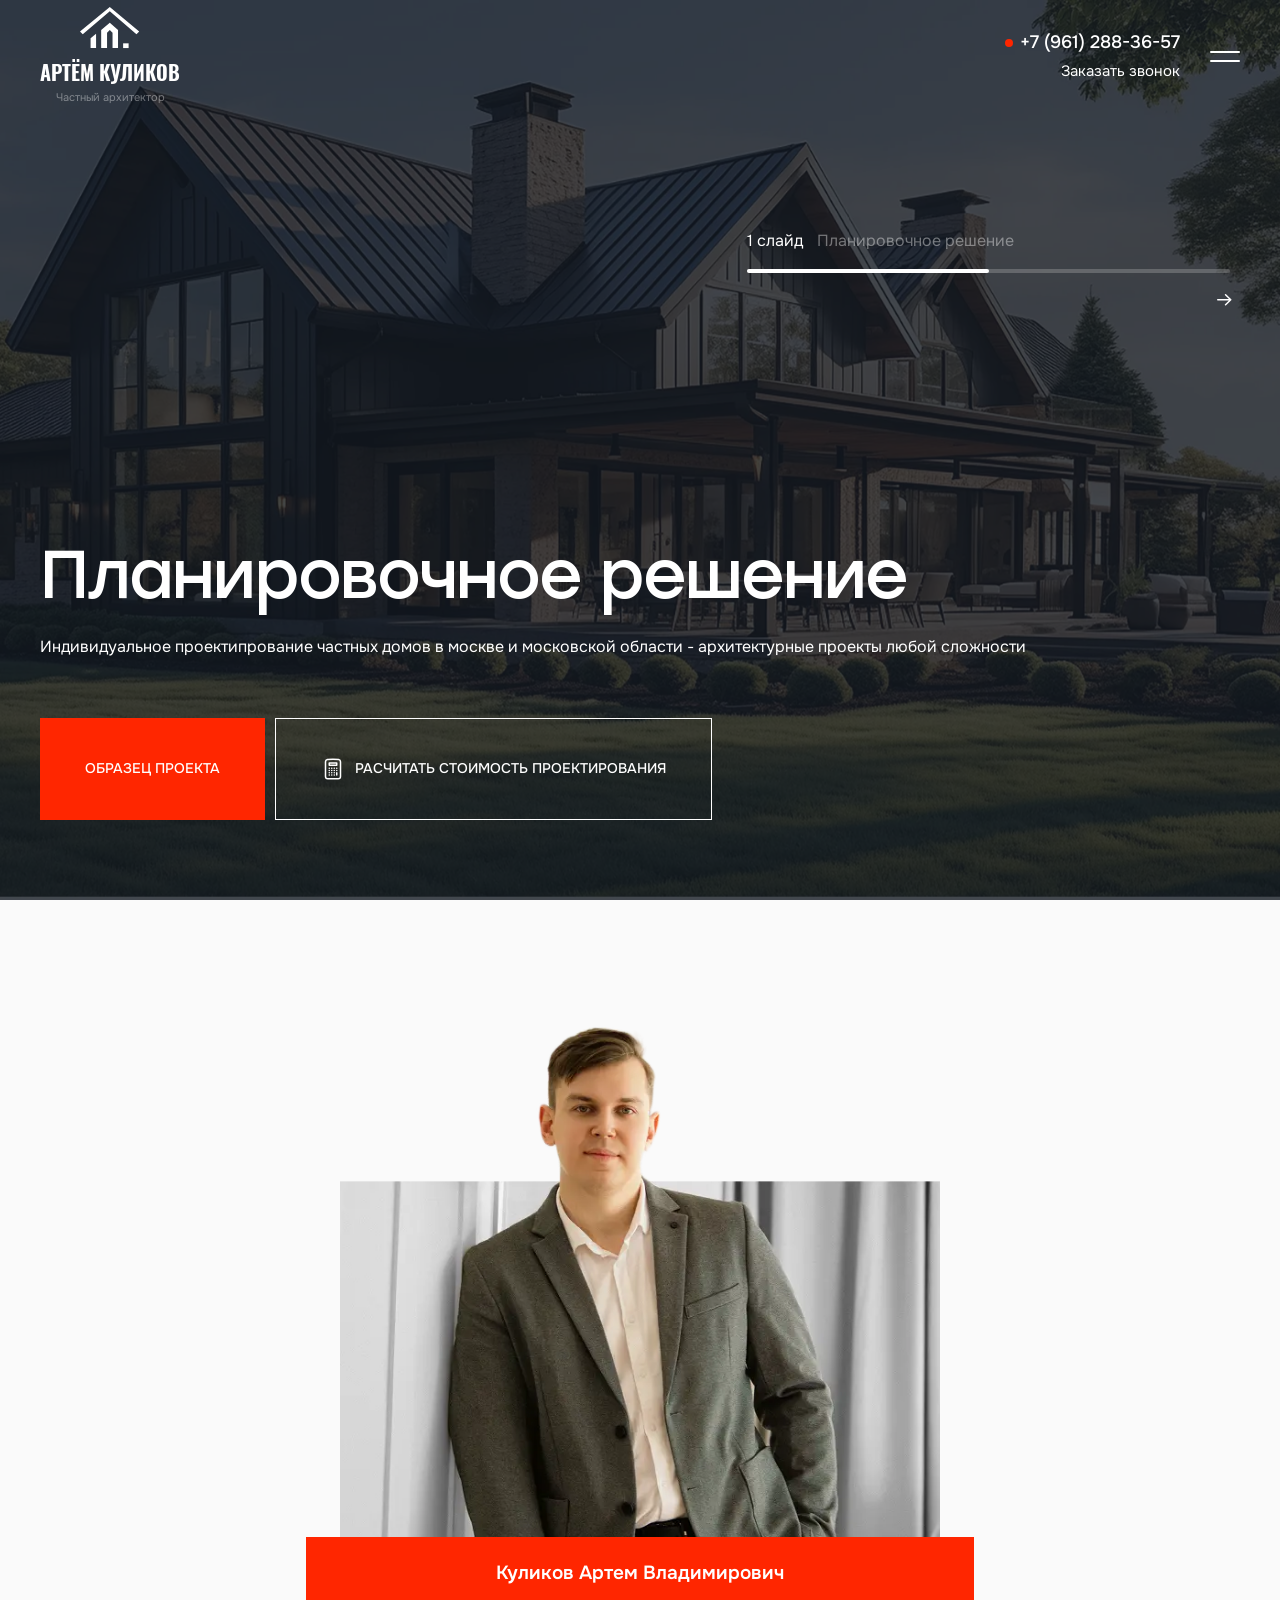
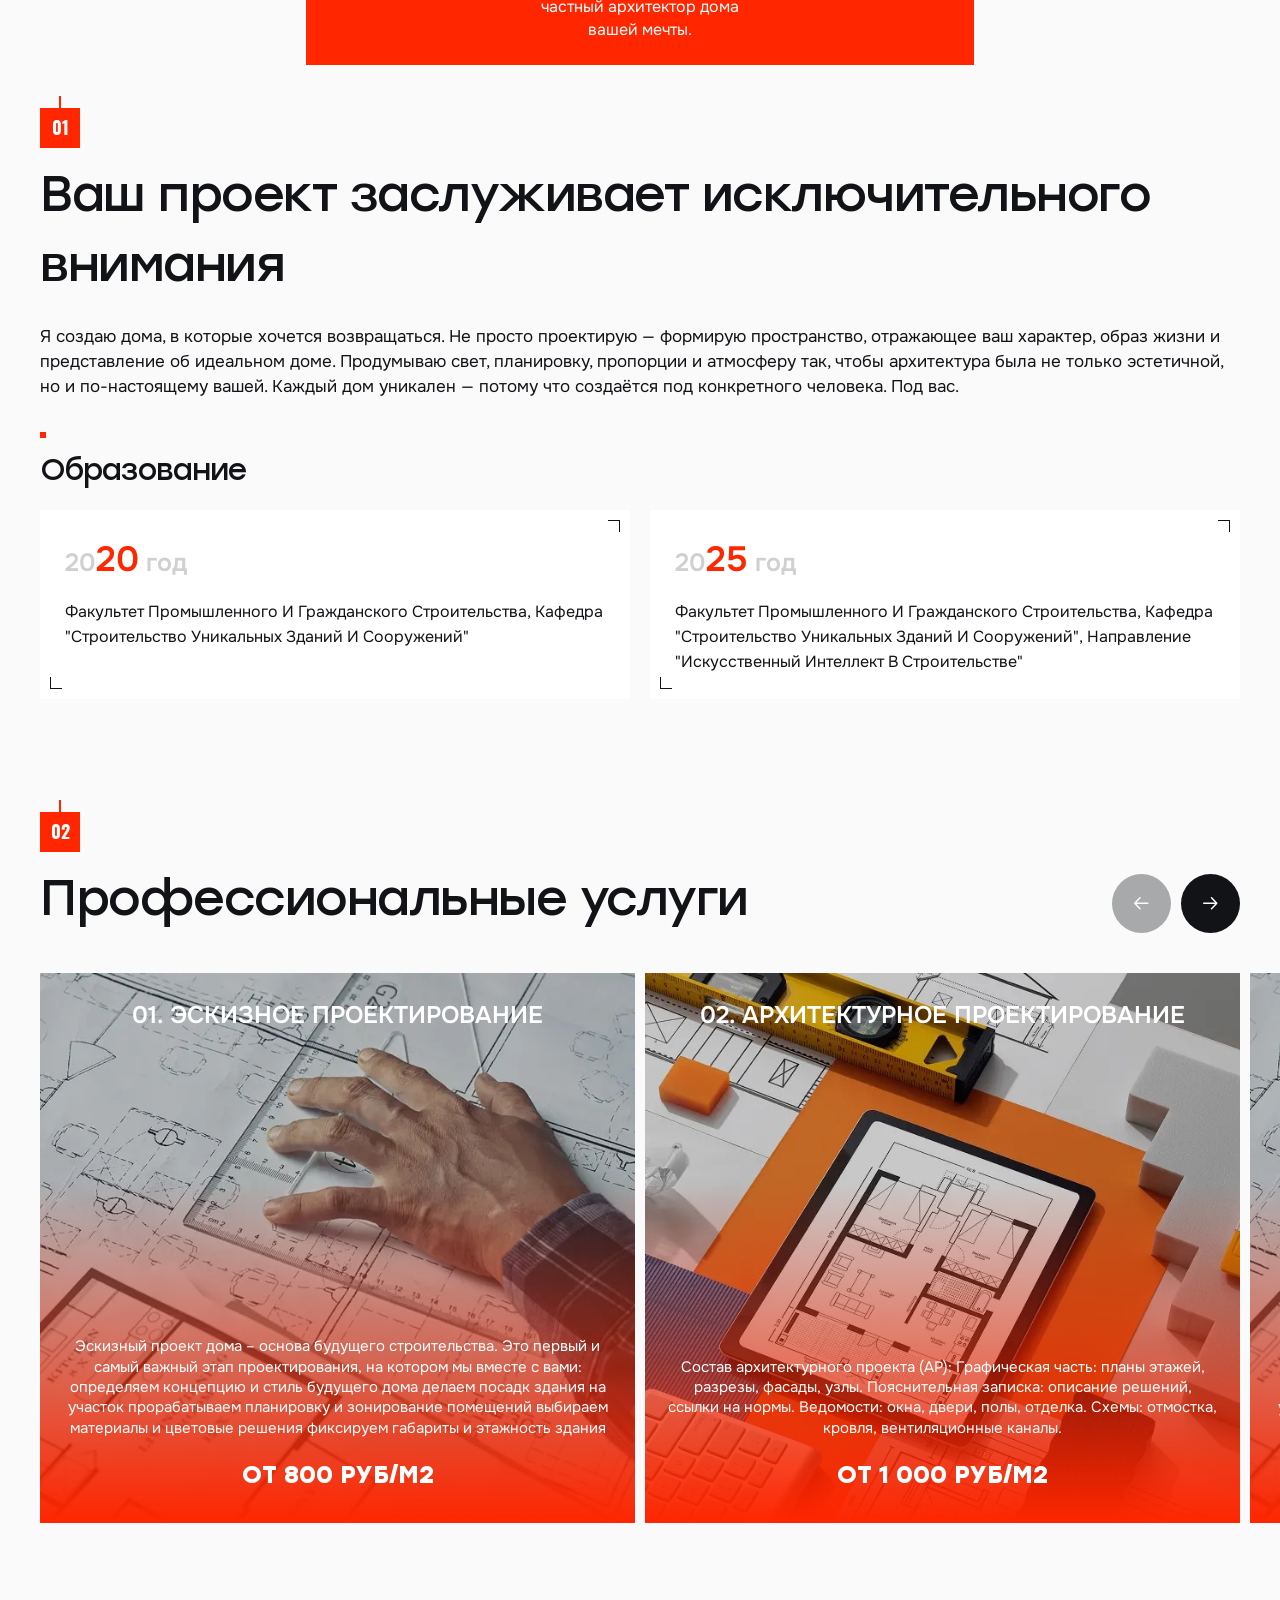
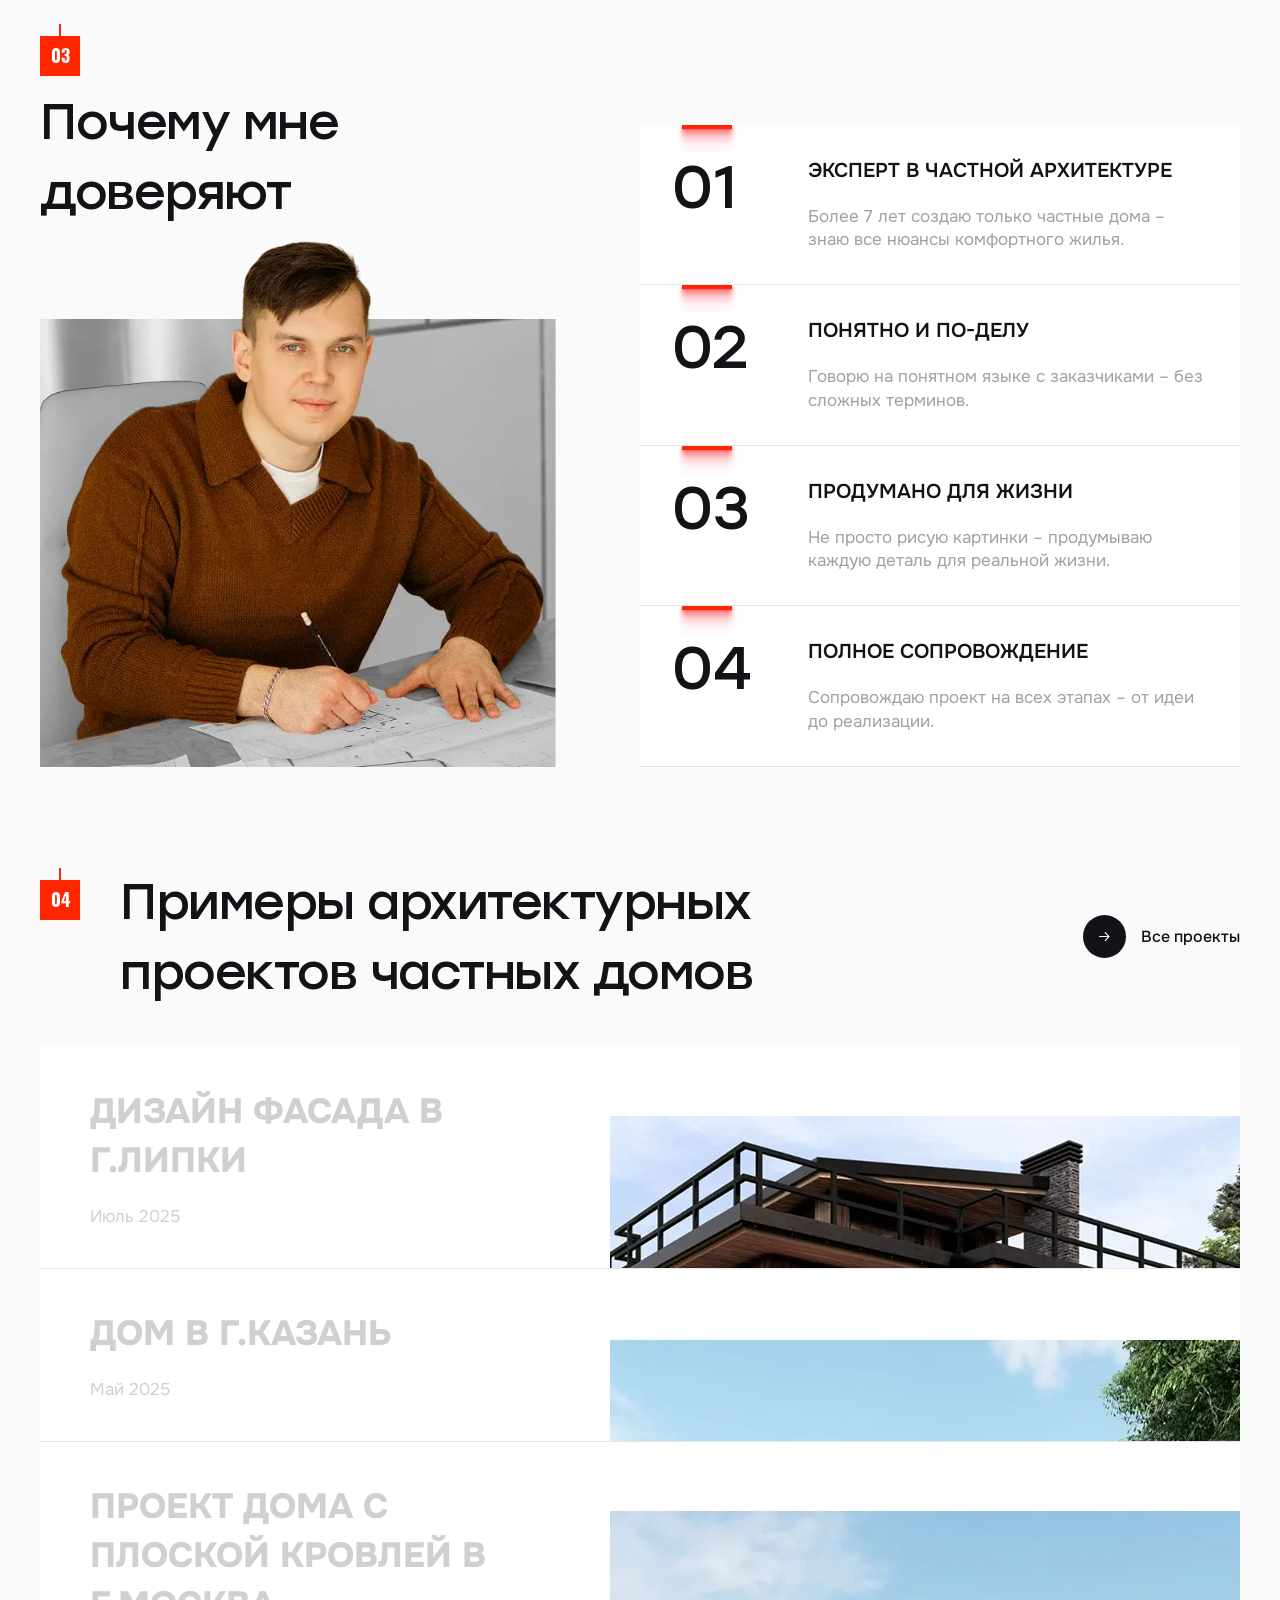
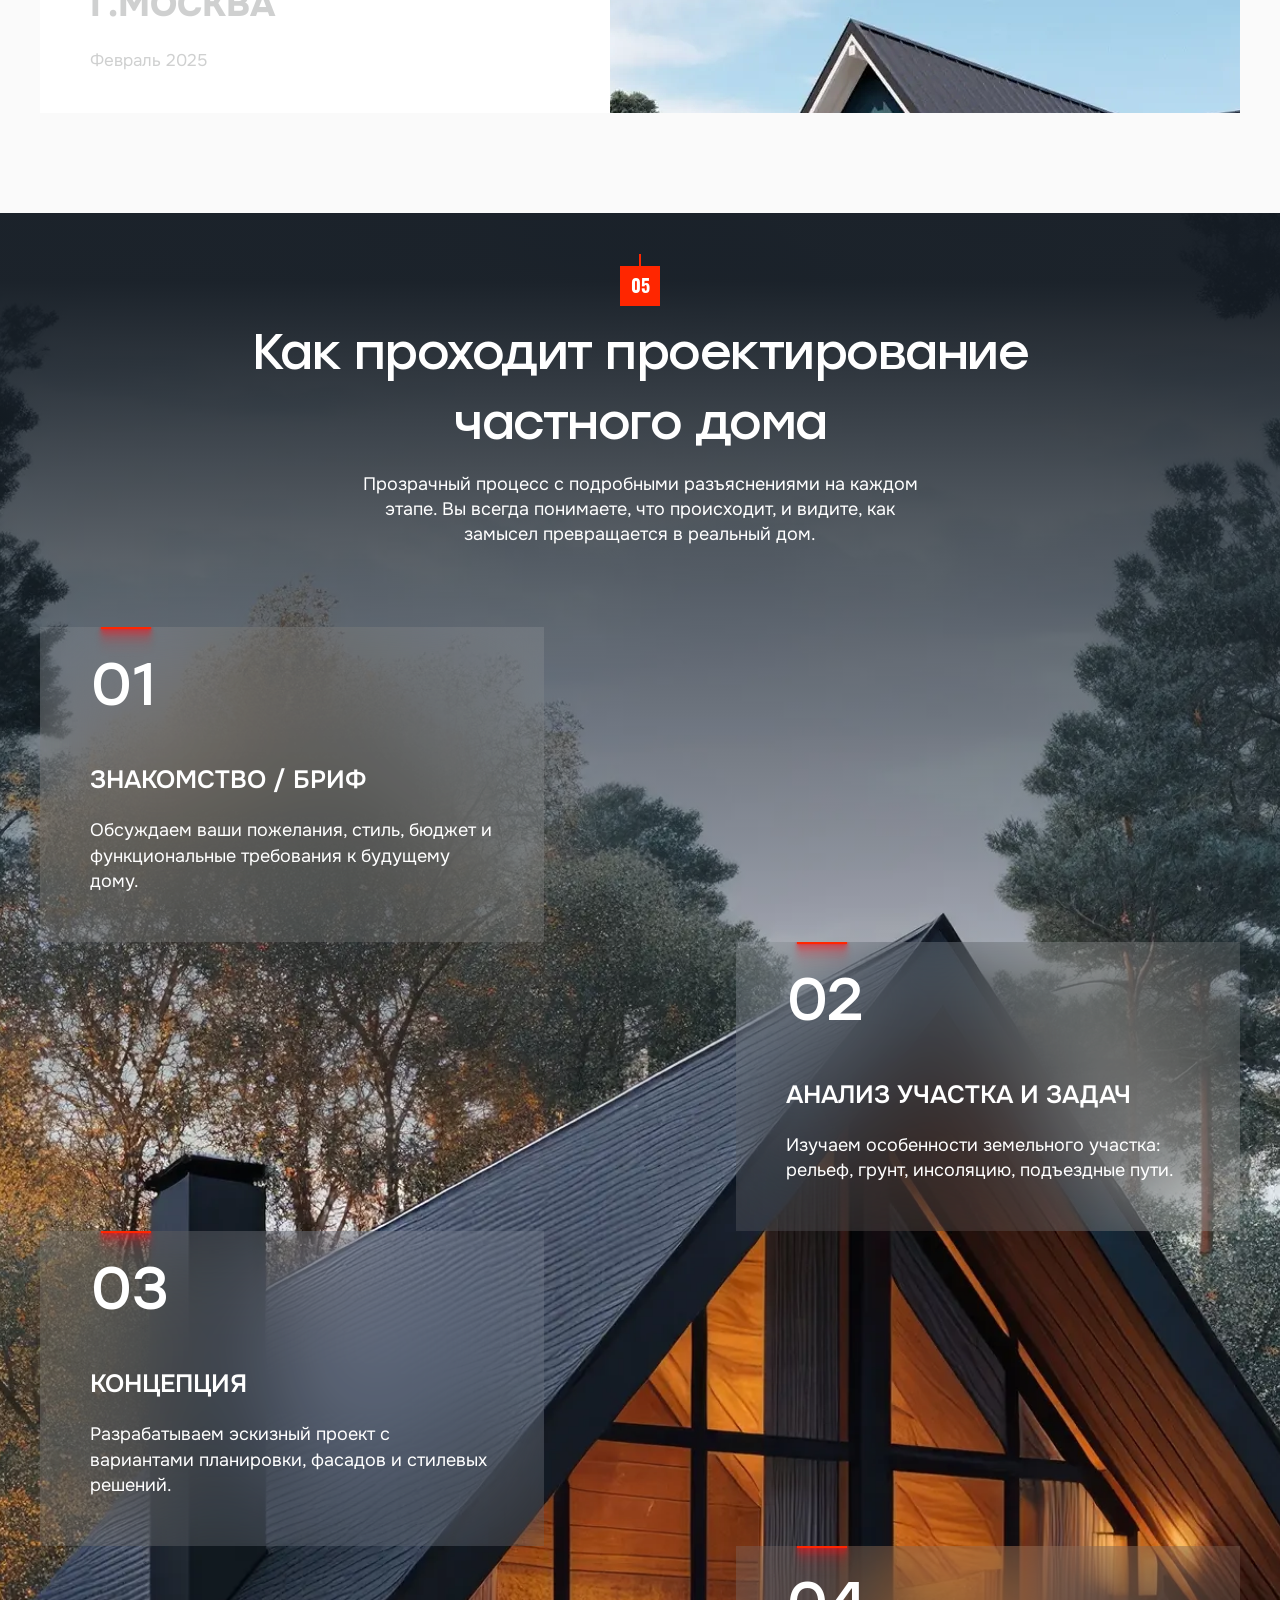
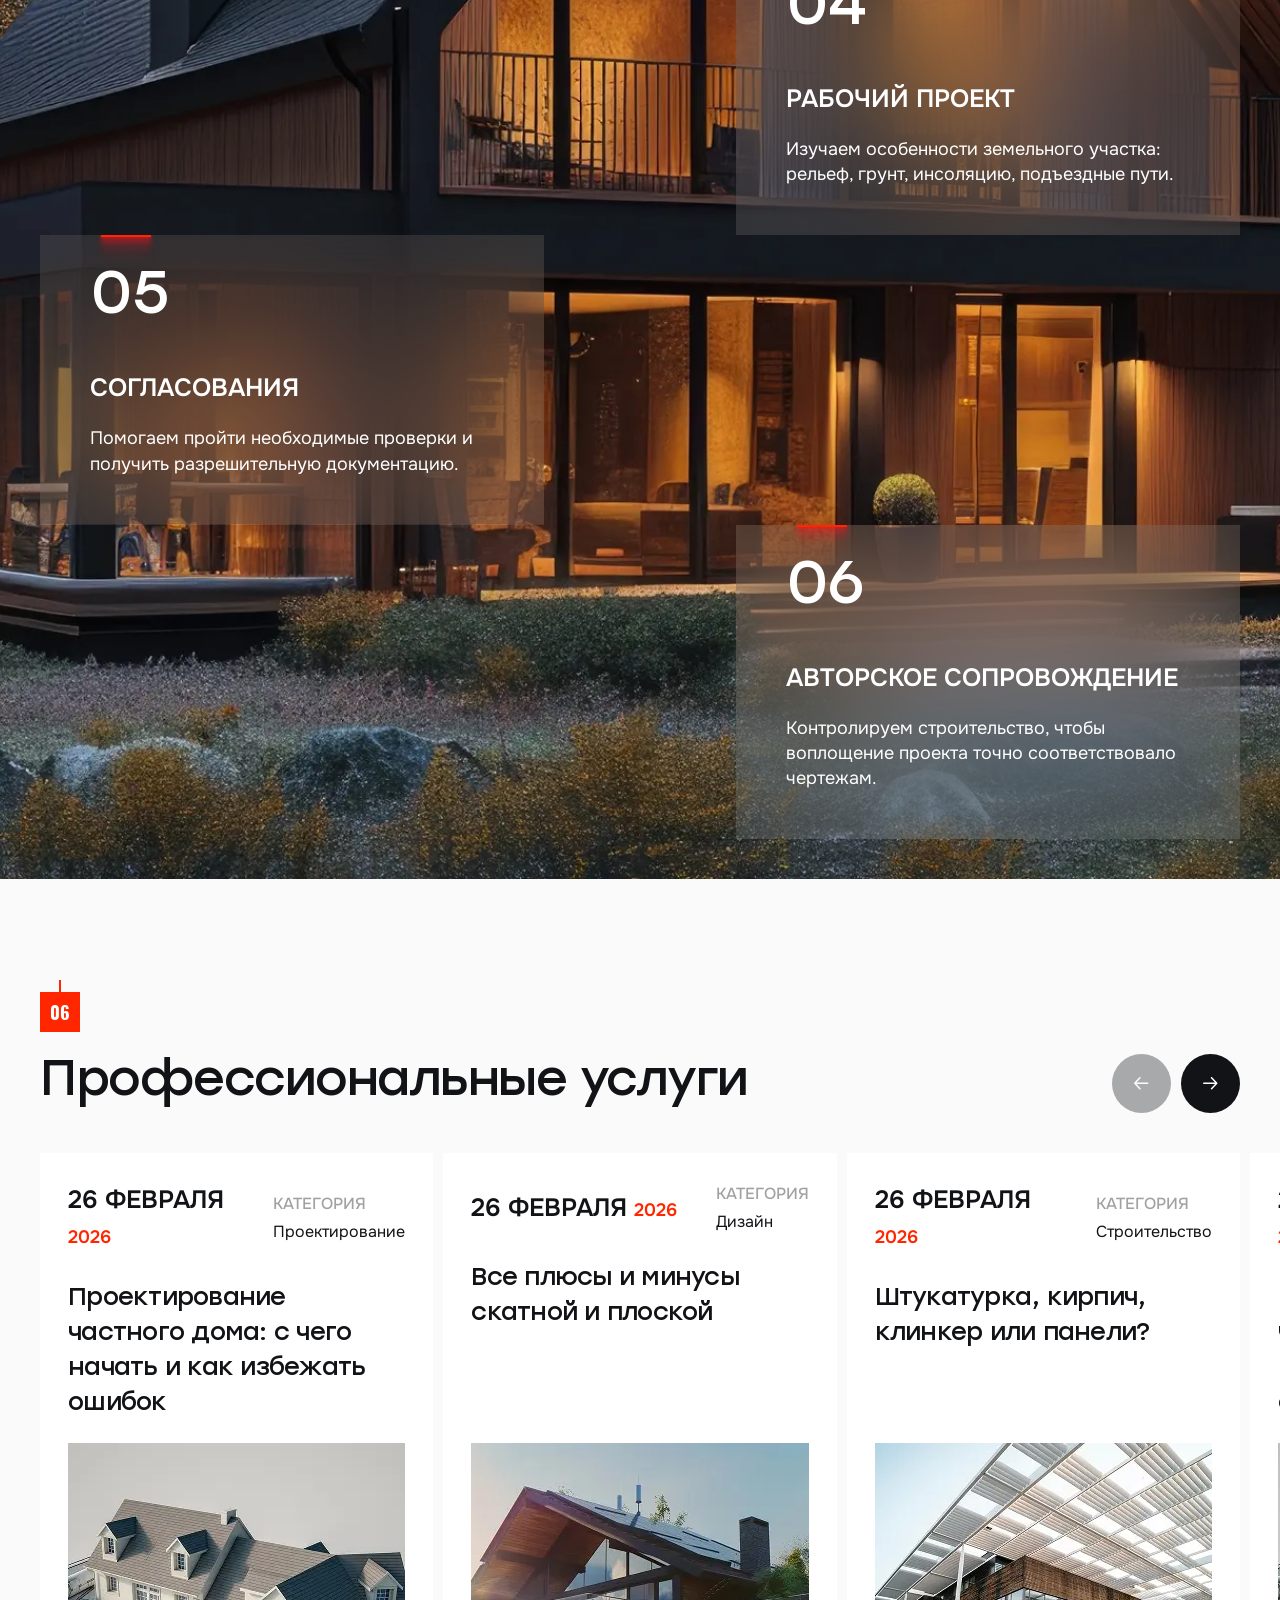
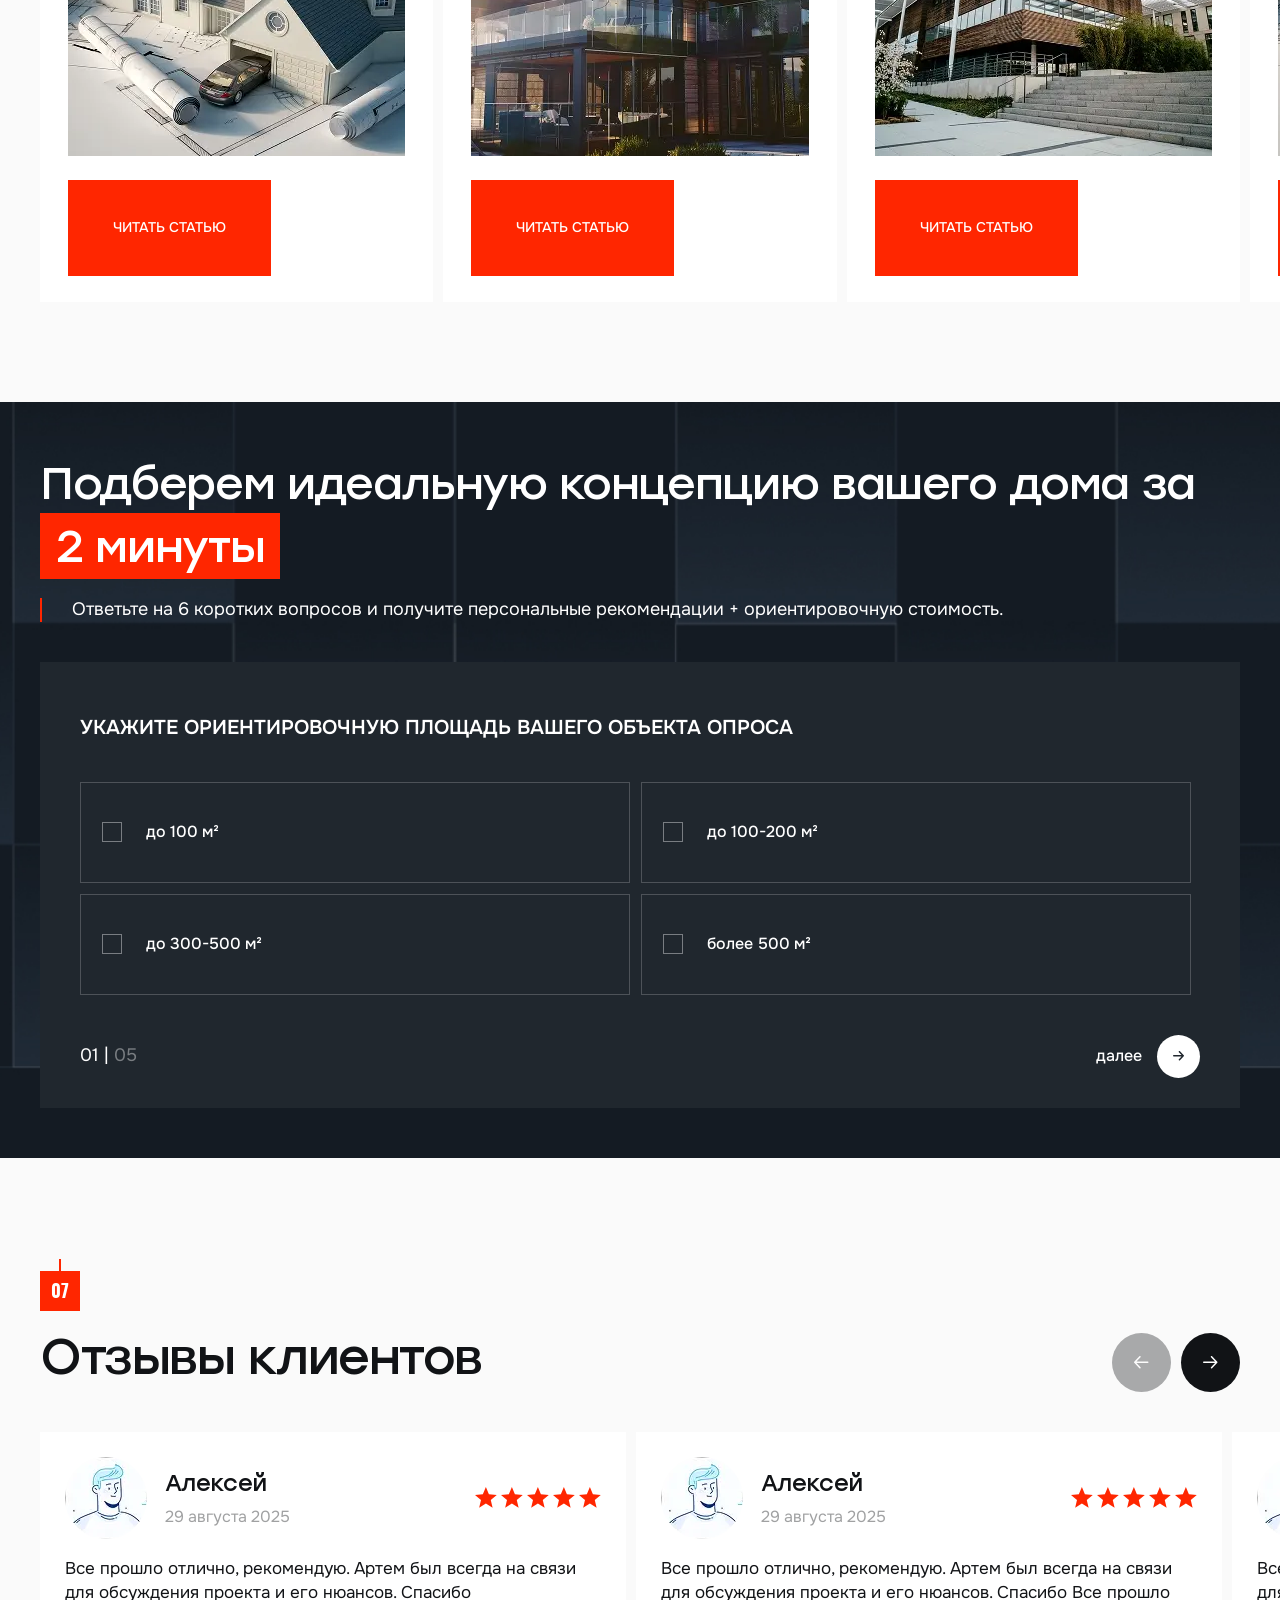
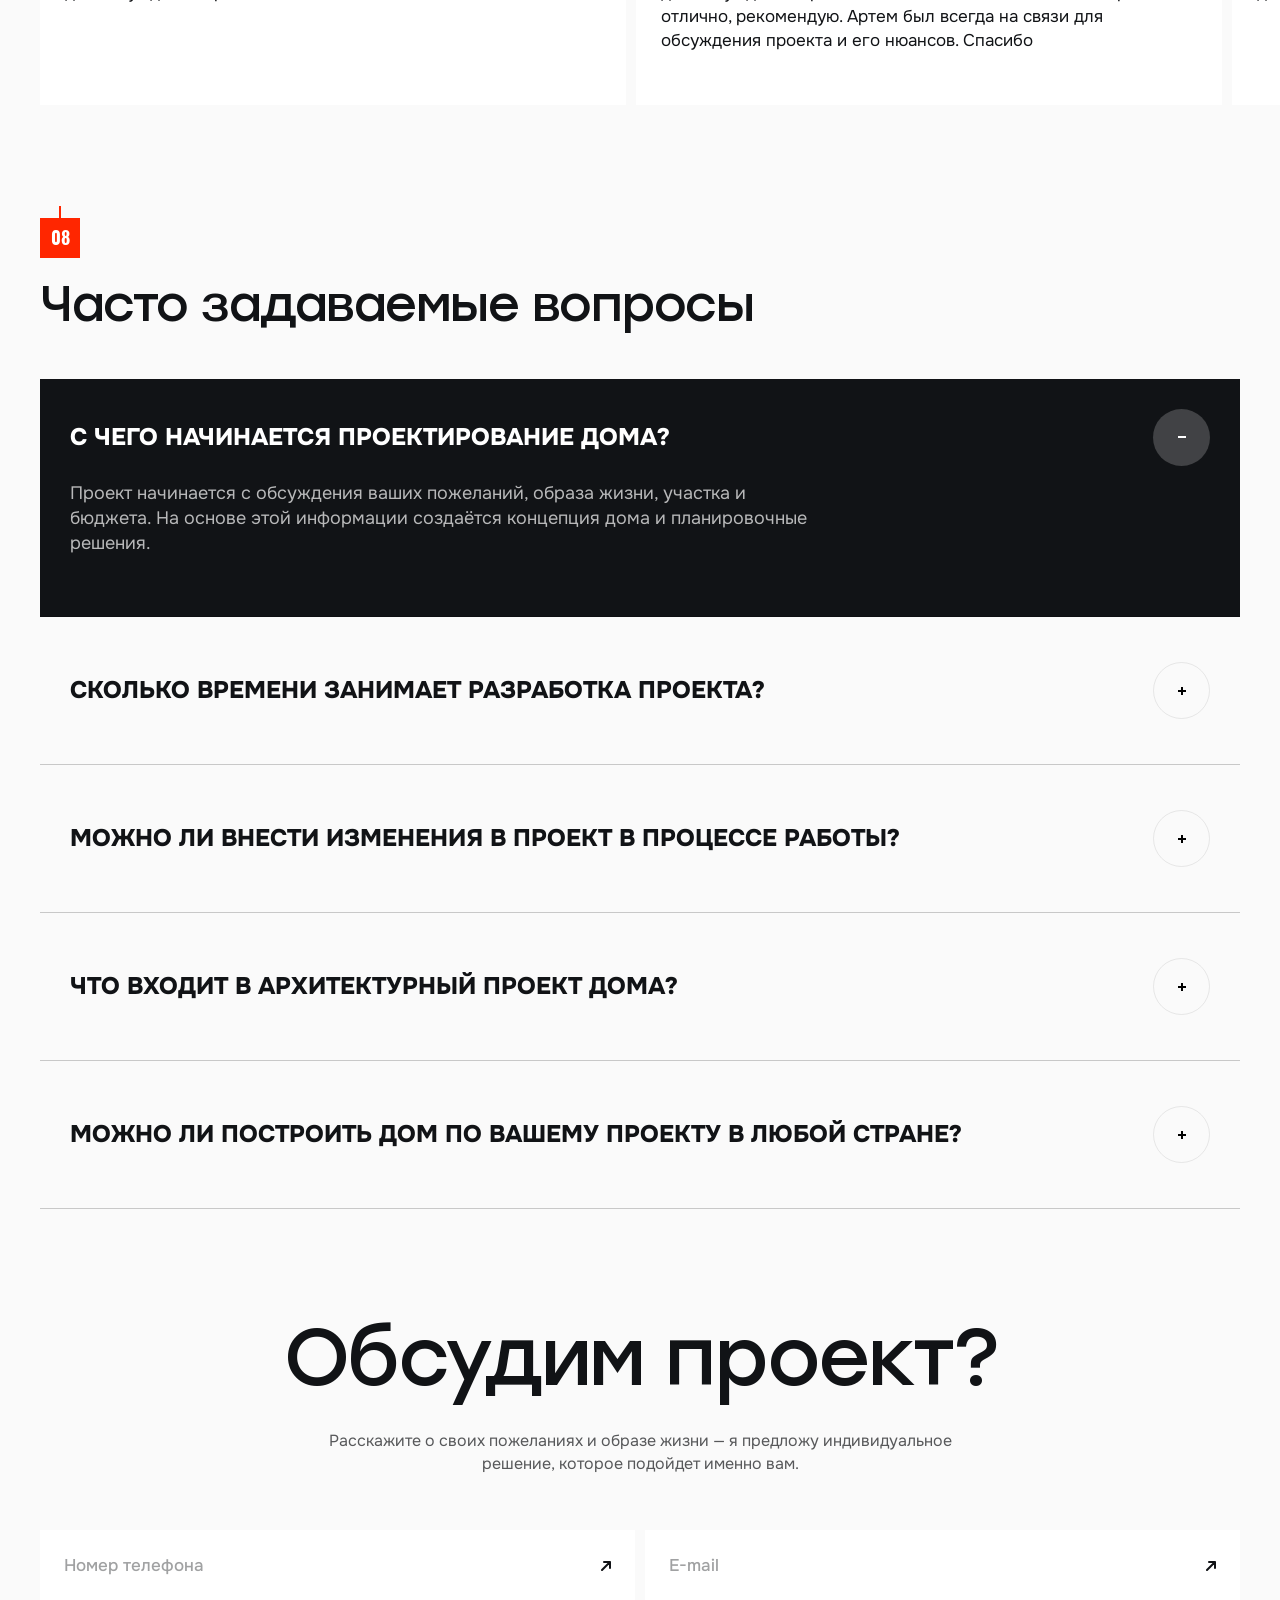
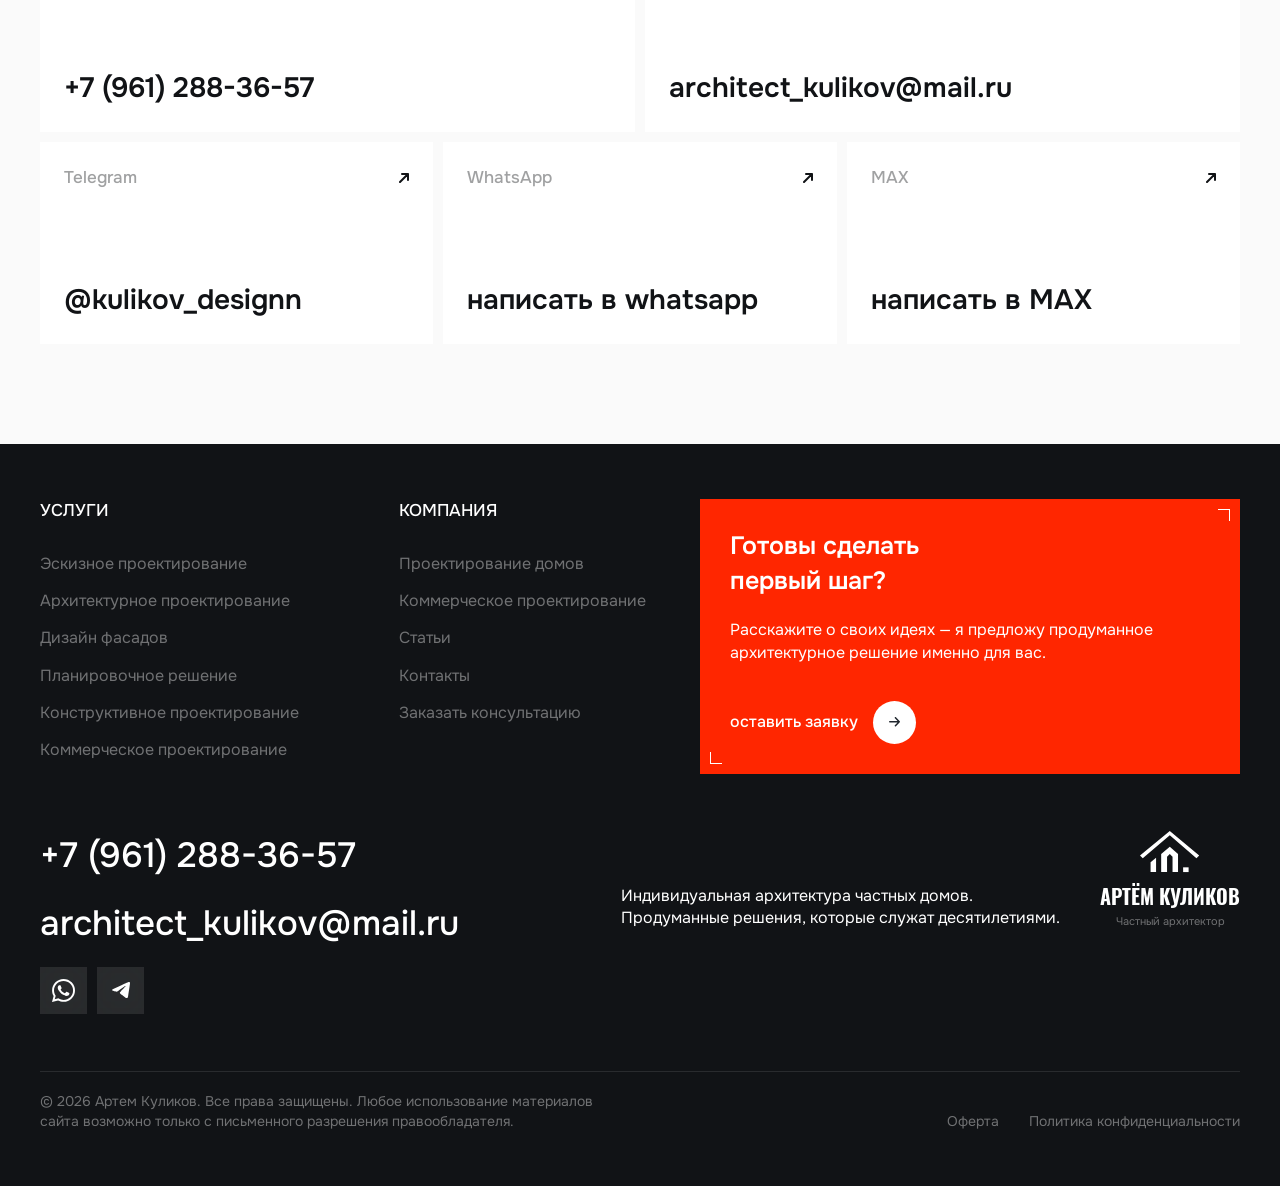
==== commit 76a236c7: "v2" ====
--- a/index.html
+++ b/index.html
@@ -757,19 +757,19 @@
                     <div class="calculator__form-items">
                         <div class="calculator__form-item">
                             <input type="radio" id="square1" name="square" value="до 100 м²">
-                            <label for="square1">до 100 м²</label>
+                            <label for="square1"><div class="calculator__form-radio"></div> до 100 м²</label>
                         </div>
                         <div class="calculator__form-item">
                             <input type="radio" id="square2" name="square" value="до 100-200 м²">
-                            <label for="square2">до 100-200 м²</label>
+                            <label for="square2"><div class="calculator__form-radio"></div> до 100-200 м²</label>
                         </div>
                         <div class="calculator__form-item">
                             <input type="radio" id="square3" name="square" value="до 300-500 м²">
-                            <label for="square3">до 300-500 м²</label>
+                            <label for="square3"><div class="calculator__form-radio"></div> до 300-500 м²</label>
                         </div>
                         <div class="calculator__form-item">
                             <input type="radio" id="square4" name="square" value="более 500 м²">
-                            <label for="square4">более 500 м²</label>
+                            <label for="square4"><div class="calculator__form-radio"></div> более 500 м²</label>
                         </div>
                     </div>
                     <div class="calculator__form-bottom">
@@ -792,19 +792,19 @@
                     <div class="calculator__form-items">
                         <div class="calculator__form-item">
                             <input type="radio" id="floors1" name="floors" value="1 этаж">
-                            <label for="floors1">1 этаж</label>
+                            <label for="floors1"><div class="calculator__form-radio"></div> 1 этаж</label>
                         </div>
                         <div class="calculator__form-item">
                             <input type="radio" id="floors2" name="floors" value="2 этажа">
-                            <label for="floors2">2 этажа</label>
+                            <label for="floors2"><div class="calculator__form-radio"></div> 2 этажа</label>
                         </div>
                         <div class="calculator__form-item">
                             <input type="radio" id="floors3" name="floors" value="3 этажа">
-                            <label for="floors3">3 этажа</label>
+                            <label for="floors3"><div class="calculator__form-radio"></div> 3 этажа</label>
                         </div>
                         <div class="calculator__form-item">
                             <input type="radio" id="floors4" name="floors" value="другое">
-                            <label for="floors4">другое</label>
+                            <label for="floors4"><div class="calculator__form-radio"></div> другое</label>
                         </div>
                     </div>
                     <div class="calculator__form-bottom">
@@ -827,19 +827,19 @@
                     <div class="calculator__form-items">
                         <div class="calculator__form-item">
                             <input type="radio" id="materials1" name="materials" value="Кирпич">
-                            <label for="materials1">Кирпич</label>
+                            <label for="materials1"><div class="calculator__form-radio"></div> Кирпич</label>
                         </div>
                         <div class="calculator__form-item">
                             <input type="radio" id="materials2" name="materials" value="Газобетонный блок">
-                            <label for="materials2">Газобетонный блок</label>
+                            <label for="materials2"><div class="calculator__form-radio"></div> Газобетонный блок</label>
                         </div>
                         <div class="calculator__form-item">
                             <input type="radio" id="materials3" name="materials" value="Каркас/Дерево">
-                            <label for="materials3">Каркас/Дерево</label>
+                            <label for="materials3"><div class="calculator__form-radio"></div> Каркас/Дерево</label>
                         </div>
                         <div class="calculator__form-item">
                             <input type="radio" id="materials4" name="materials" value="другое">
-                            <label for="materials4">другое</label>
+                            <label for="materials4"><div class="calculator__form-radio"></div> другое</label>
                         </div>
                     </div>
                     <div class="calculator__form-bottom">
@@ -862,19 +862,19 @@
                     <div class="calculator__form-items">
                         <div class="calculator__form-item">
                             <input type="radio" id="doc1" name="doc" value="Эксизный проект">
-                            <label for="doc1">Эксизный проект</label>
+                            <label for="doc1"><div class="calculator__form-radio"></div> Эксизный проект</label>
                         </div>
                         <div class="calculator__form-item">
                             <input type="radio" id="doc2" name="doc" value="Архитектурный проект">
-                            <label for="doc2">Архитектурный проект</label>
+                            <label for="doc2"><div class="calculator__form-radio"></div> Архитектурный проект</label>
                         </div>
                         <div class="calculator__form-item">
                             <input type="radio" id="doc3" name="doc" value="Полный проект для строительства">
-                            <label for="doc3">Полный проект для строительства <span>(Эксизный проект, архитектурный, конструктивный, дизайн фасада )</span></label>
+                            <label for="doc3"><div class="calculator__form-radio"></div> <div>Полный проект для строительства <span>(Эксизный проект, архитектурный, конструктивный, дизайн фасада )</span></div></label>
                         </div>
                         <div class="calculator__form-item">
                             <input type="radio" id="doc4" name="doc" value="Не знаю, нужна консультация">
-                            <label for="doc4">Не знаю, нужна консультация <span>Поможем определиться с услугами</span></label>
+                            <label for="doc4"><div class="calculator__form-radio"></div> <div>Не знаю, нужна консультация <span>Поможем определиться с услугами</span></div></label>
                         </div>
                     </div>
                     <div class="calculator__form-bottom">
--- a/assets/css/styles.css
+++ b/assets/css/styles.css
@@ -261,7 +261,7 @@
 
 :root {
   --container-width: 1700px;
-  --container-padding: 20px;
+  --container-padding: 18px;
   --font-family: "Onest", sans-serif;
   --second-family: "Stolzl", sans-serif;
   --third-family: "Oswald", sans-serif;
@@ -1119,7 +1119,7 @@
 
 .breadcrumbs li, .breadcrumbs li a {
   font-size: 16px;
-  text-align: center;
+  text-align: left;
   color: rgba(17, 19, 22, 0.4);
 }
 
@@ -1671,7 +1671,7 @@
     background: var(--black);
     z-index: 20;
     pointer-events: none;
-    transition: all 0.5s ease;
+    transition: all 0.3s ease;
     height: calc(100vh - 112px);
     overflow-y: auto;
   }
@@ -1743,6 +1743,9 @@
   }
 }
 @media (max-width: 768px) {
+  .header__row {
+    gap: 10px;
+  }
   .header__menu {
     height: calc(100vh - 90px);
   }
@@ -1756,11 +1759,12 @@
     font-size: 12px;
   }
   .header__top-right {
-    gap: 17px;
+    gap: 15px;
   }
   .header__phone a {
     font-size: 15px;
     margin-bottom: 4px;
+    gap: 6px;
   }
   .header__phone a::before {
     width: 6px;
@@ -2297,8 +2301,10 @@
     margin-bottom: 0;
     gap: 8px;
   }
+  .services__card-btns > * {
+    flex: 1 0 40%;
+  }
   .services__card-btns > * span {
-    flex: 1 0 40%;
     padding: 25px 16px;
   }
 }
@@ -2725,11 +2731,17 @@
   .examples__card-items {
     margin-bottom: 20px;
   }
+  .examples__card-item:first-child {
+    flex: 1 0 100%;
+  }
   .examples__card-item span {
     font-size: 12px;
   }
   .examples__card-item p {
     font-size: 18px;
+  }
+  .examples__card-line:nth-child(2) {
+    display: none;
   }
   .examples__card-pictures {
     margin-top: 0;
@@ -3116,19 +3128,18 @@
 .calculator__form-item input[type=radio]:checked + label span {
   color: rgba(255, 255, 255, 0.6);
 }
-.calculator__form-item input[type=radio]:checked + label::before {
+.calculator__form-item input[type=radio]:checked + label .calculator__form-radio {
   border: 1px solid rgb(255, 255, 255);
 }
-.calculator__form-item input[type=radio]:checked + label::after {
+.calculator__form-item input[type=radio]:checked + label .calculator__form-radio::after {
   opacity: 1;
 }
 .calculator__form-item label {
   display: flex;
-  flex-direction: column;
-  justify-content: center;
+  align-items: center;
+  gap: 24px;
   border: 1px solid rgba(255, 255, 255, 0.2);
   padding: 16px 26px 16px 21px;
-  padding-left: 65px;
   height: 100%;
   min-height: 101px;
   font-weight: 500;
@@ -3141,29 +3152,25 @@
   font-size: 16px;
   color: rgba(255, 255, 255, 0.4);
 }
-.calculator__form-item label::before {
-  content: "";
+.calculator__form-radio {
   display: block;
   border: 1px solid rgba(255, 255, 255, 0.4);
   width: 20px;
   height: 20px;
   flex-shrink: 0;
-  position: absolute;
-  left: 21px;
-  top: 50%;
-  transform: translate(0%, -50%);
+  position: relative;
   transition: all 0.3s ease;
 }
-.calculator__form-item label::after {
+.calculator__form-radio::after {
   content: "";
   display: block;
   width: 12px;
   height: 12px;
   background: #fff;
   position: absolute;
-  left: 25px;
+  left: 50%;
   top: 50%;
-  transform: translate(0%, -50%);
+  transform: translate(-50%, -50%);
   opacity: 0;
   transition: all 0.3s ease;
 }
@@ -3245,7 +3252,7 @@
     padding-left: 15px;
   }
   .calculator__form {
-    padding: 20px 18px;
+    padding: 20px 16px;
   }
   .calculator__form-title {
     font-size: 14px;
@@ -3255,24 +3262,27 @@
     gap: 5px;
     margin-bottom: 22px;
   }
+  .calculator__form-item {
+    max-width: calc(50% - 3px);
+  }
   .calculator__form-item label {
     padding: 16px 15px;
-    padding-left: 40px;
     min-height: 62px;
     font-size: 12px;
+    gap: 14px;
   }
   .calculator__form-item label span {
+    display: inline-block;
     font-size: 9px;
-  }
-  .calculator__form-item label::before {
+    line-height: 130%;
+  }
+  .calculator__form-radio {
     width: 14px;
     height: 14px;
-    left: 15px;
-  }
-  .calculator__form-item label::after {
-    width: 8.5px;
+  }
+  .calculator__form-radio::after {
+    width: 8px;
     height: 8px;
-    left: 18.3px;
   }
   .calculator__form-inner {
     flex-direction: column;
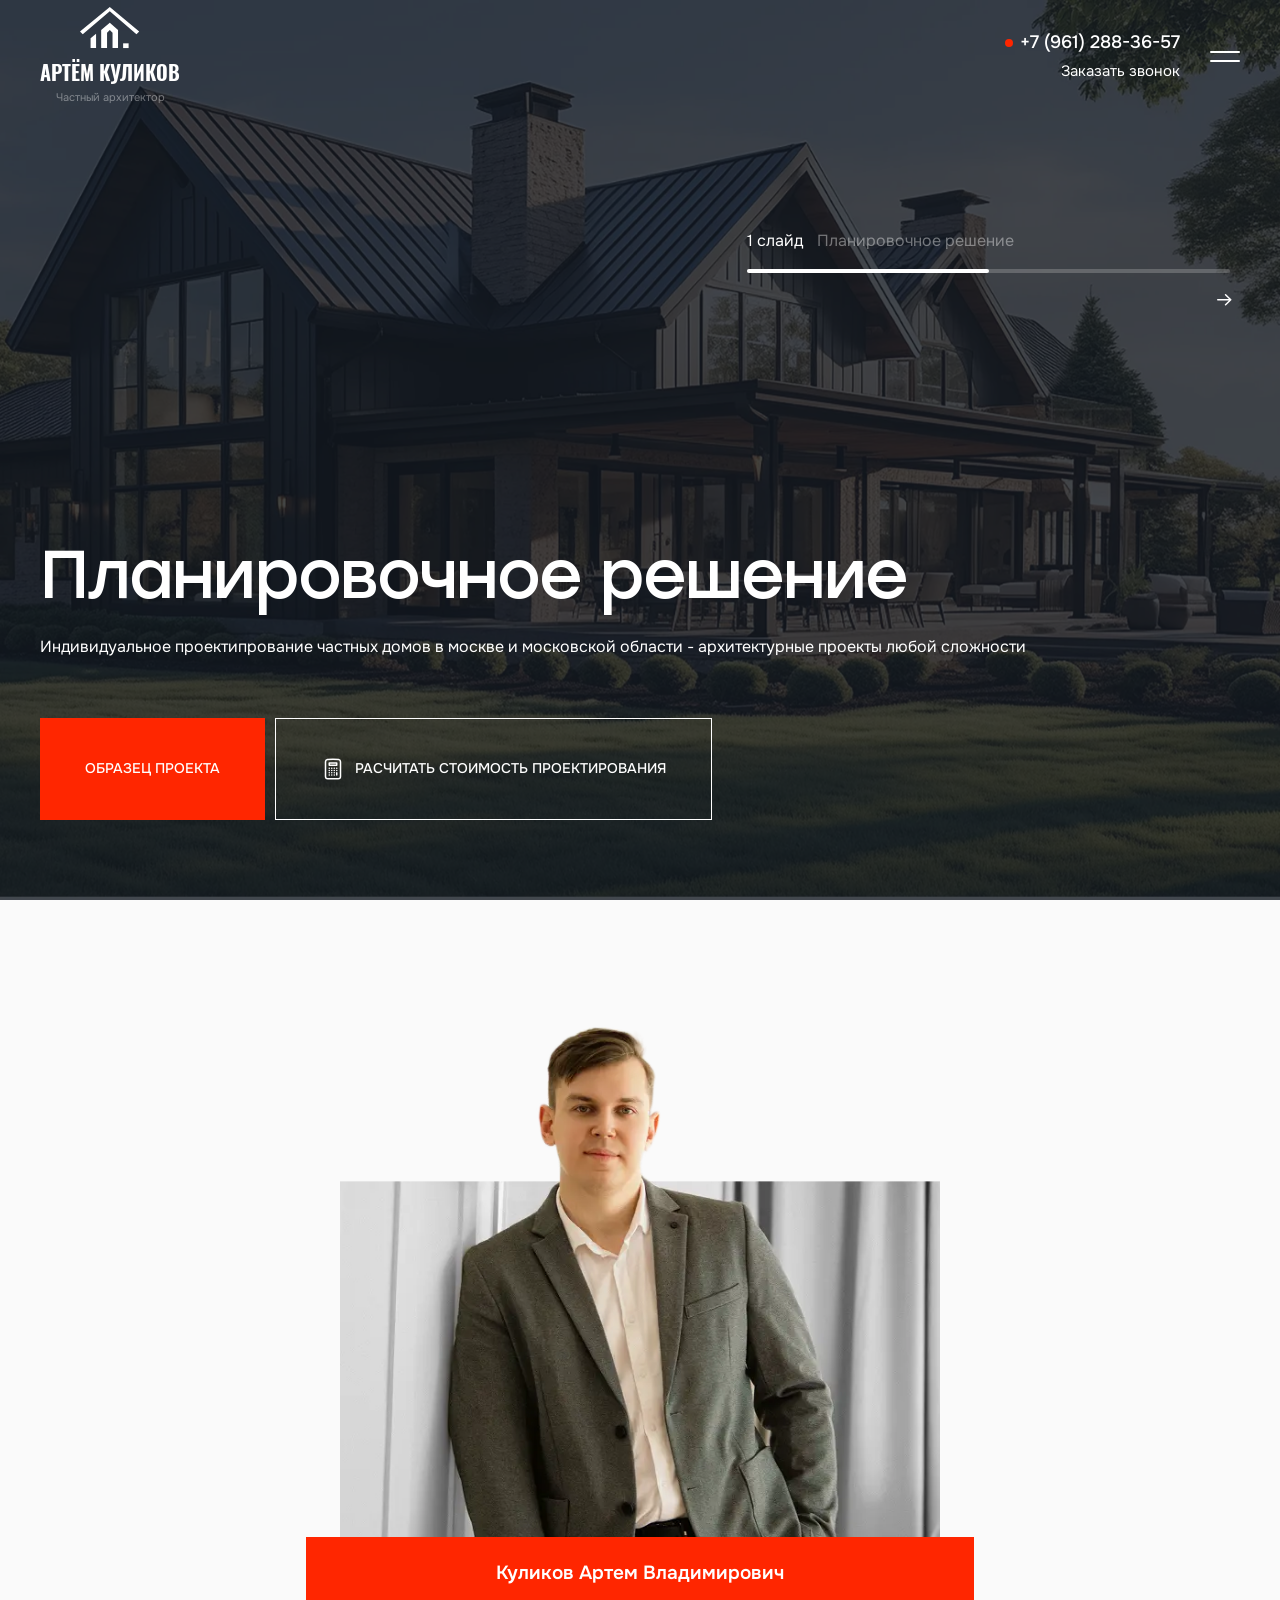
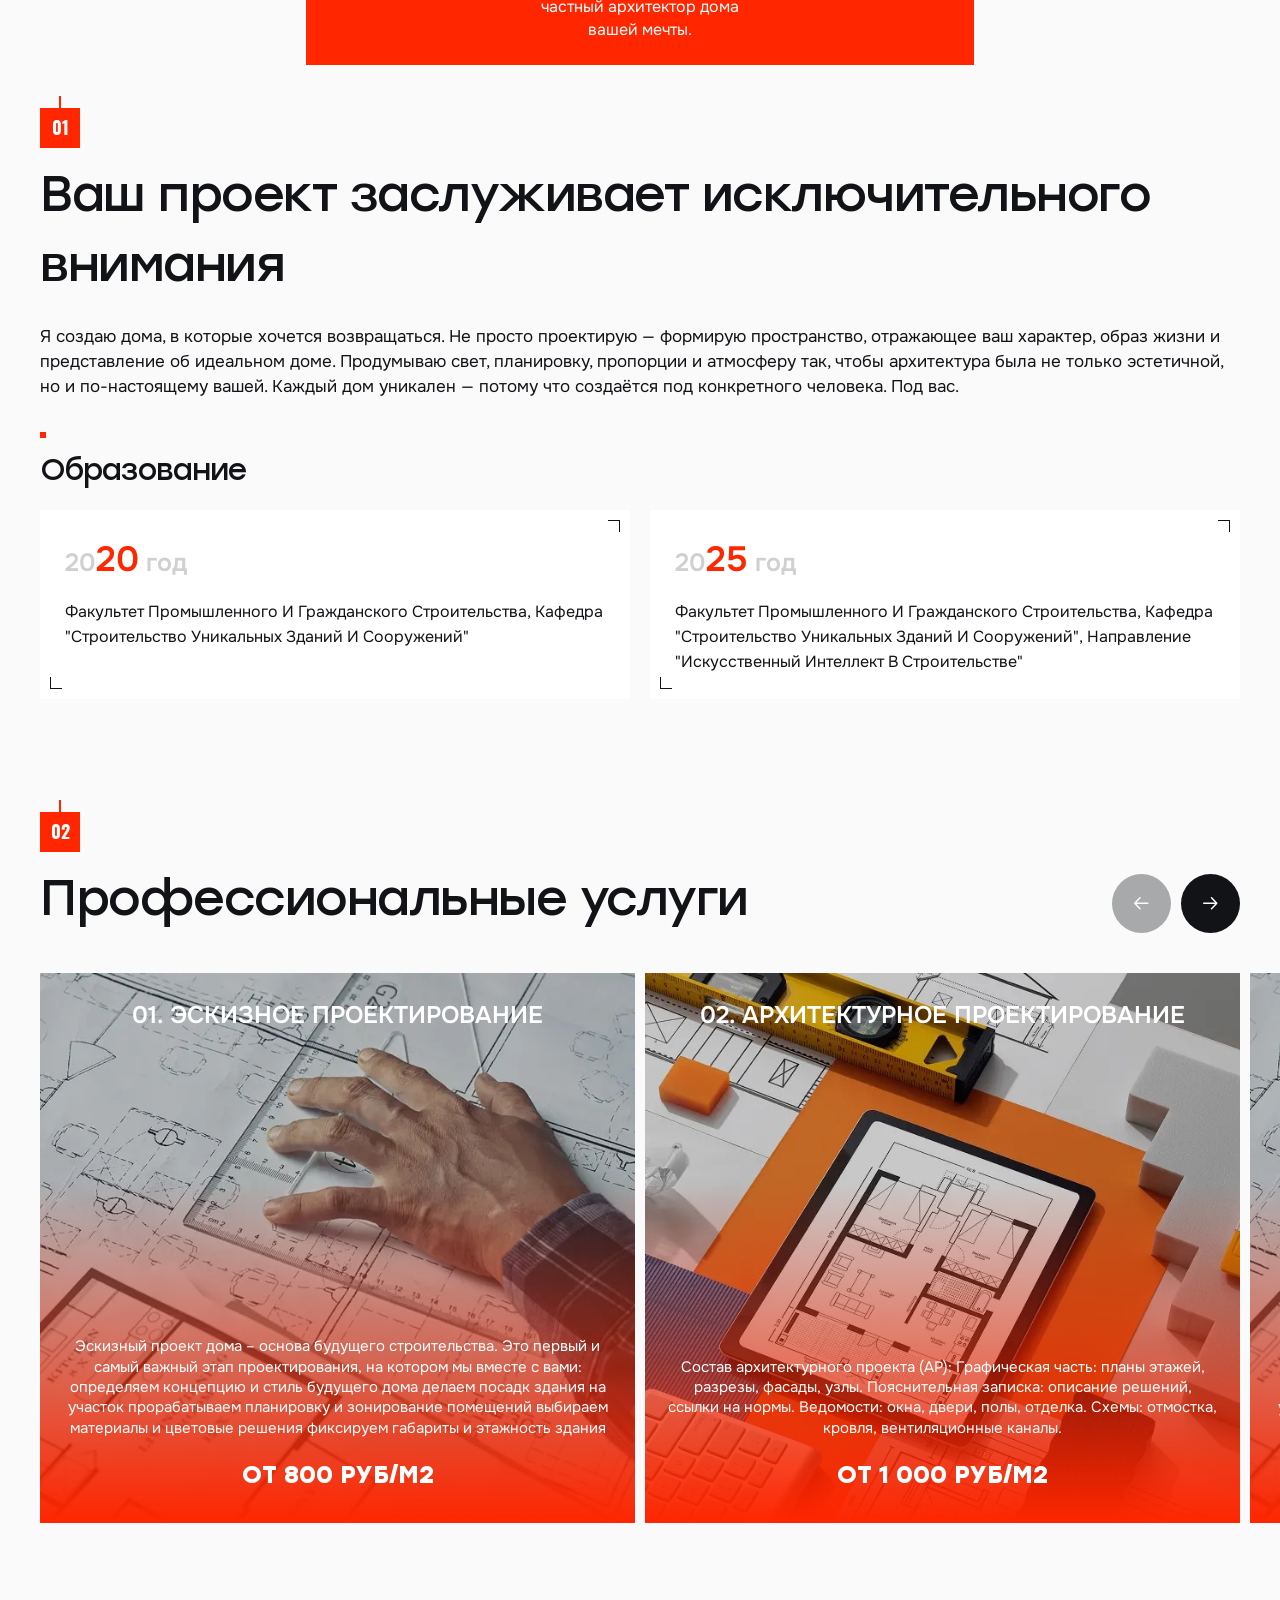
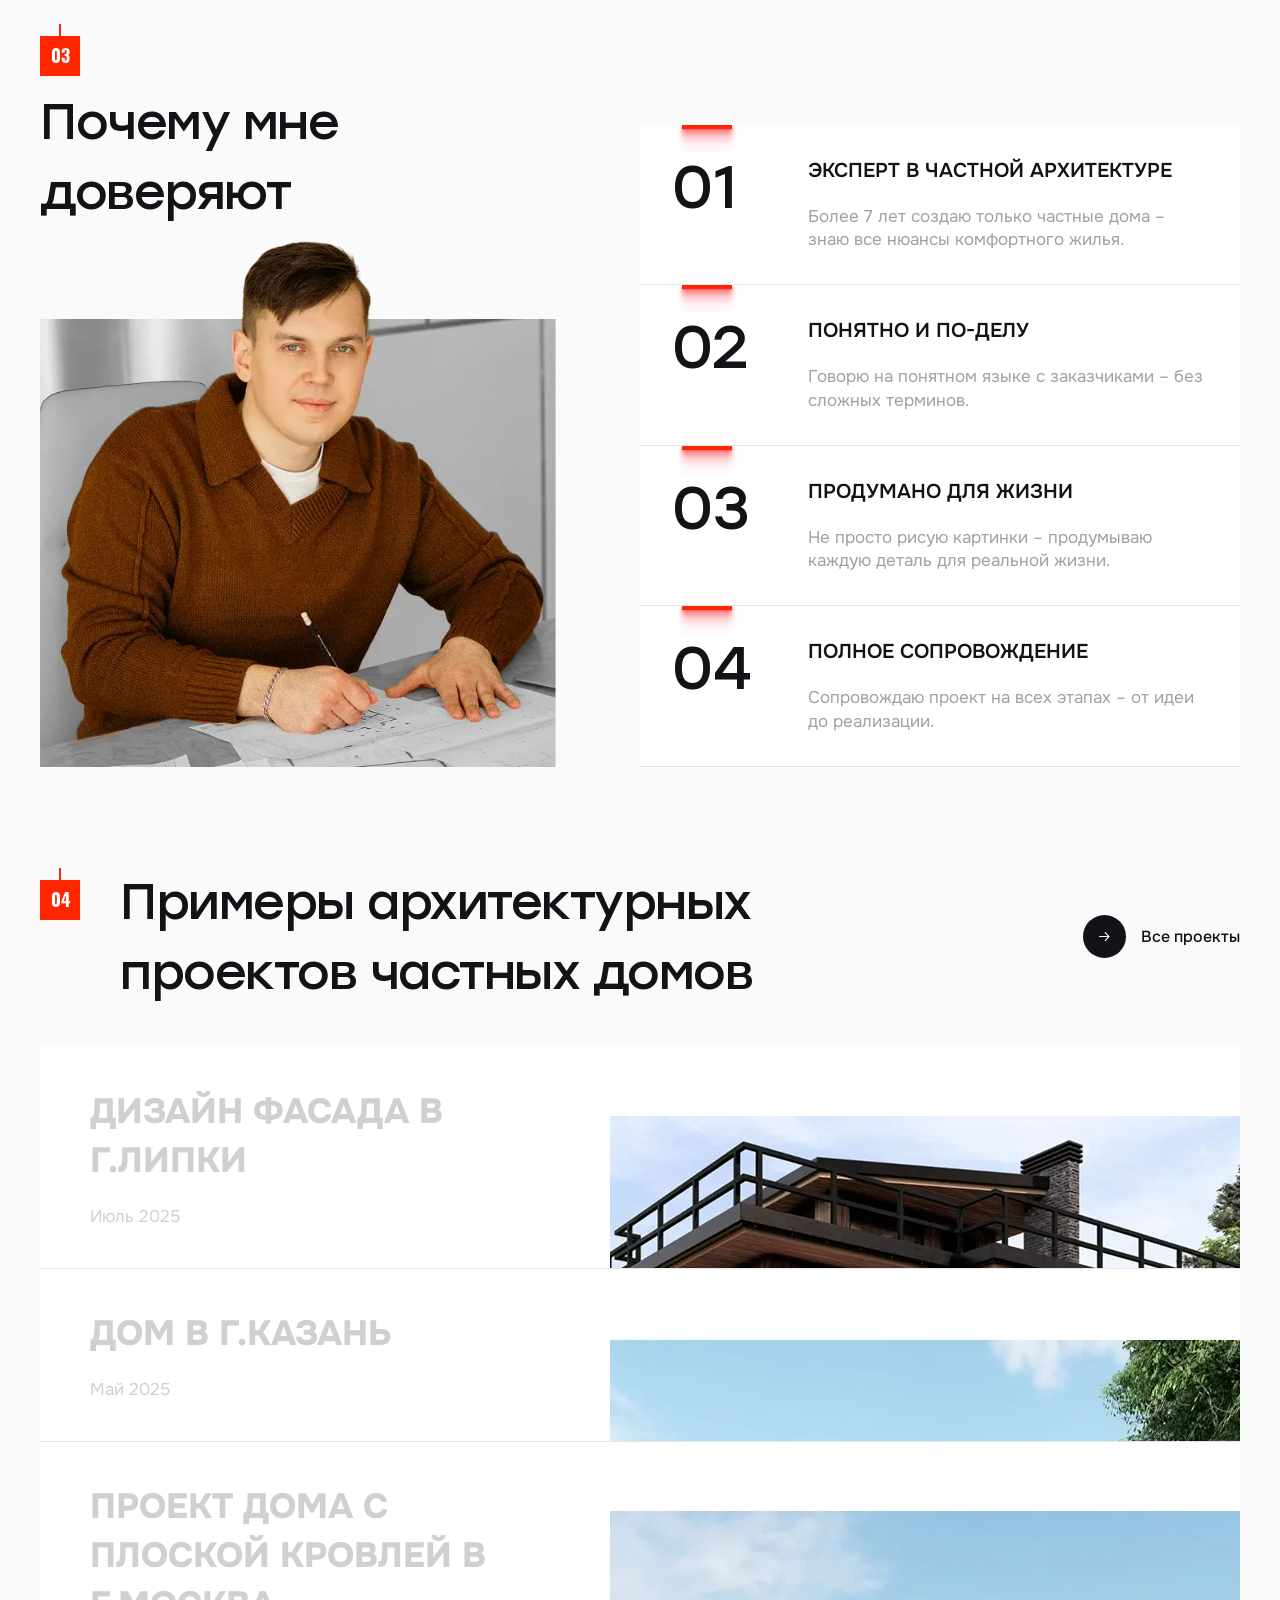
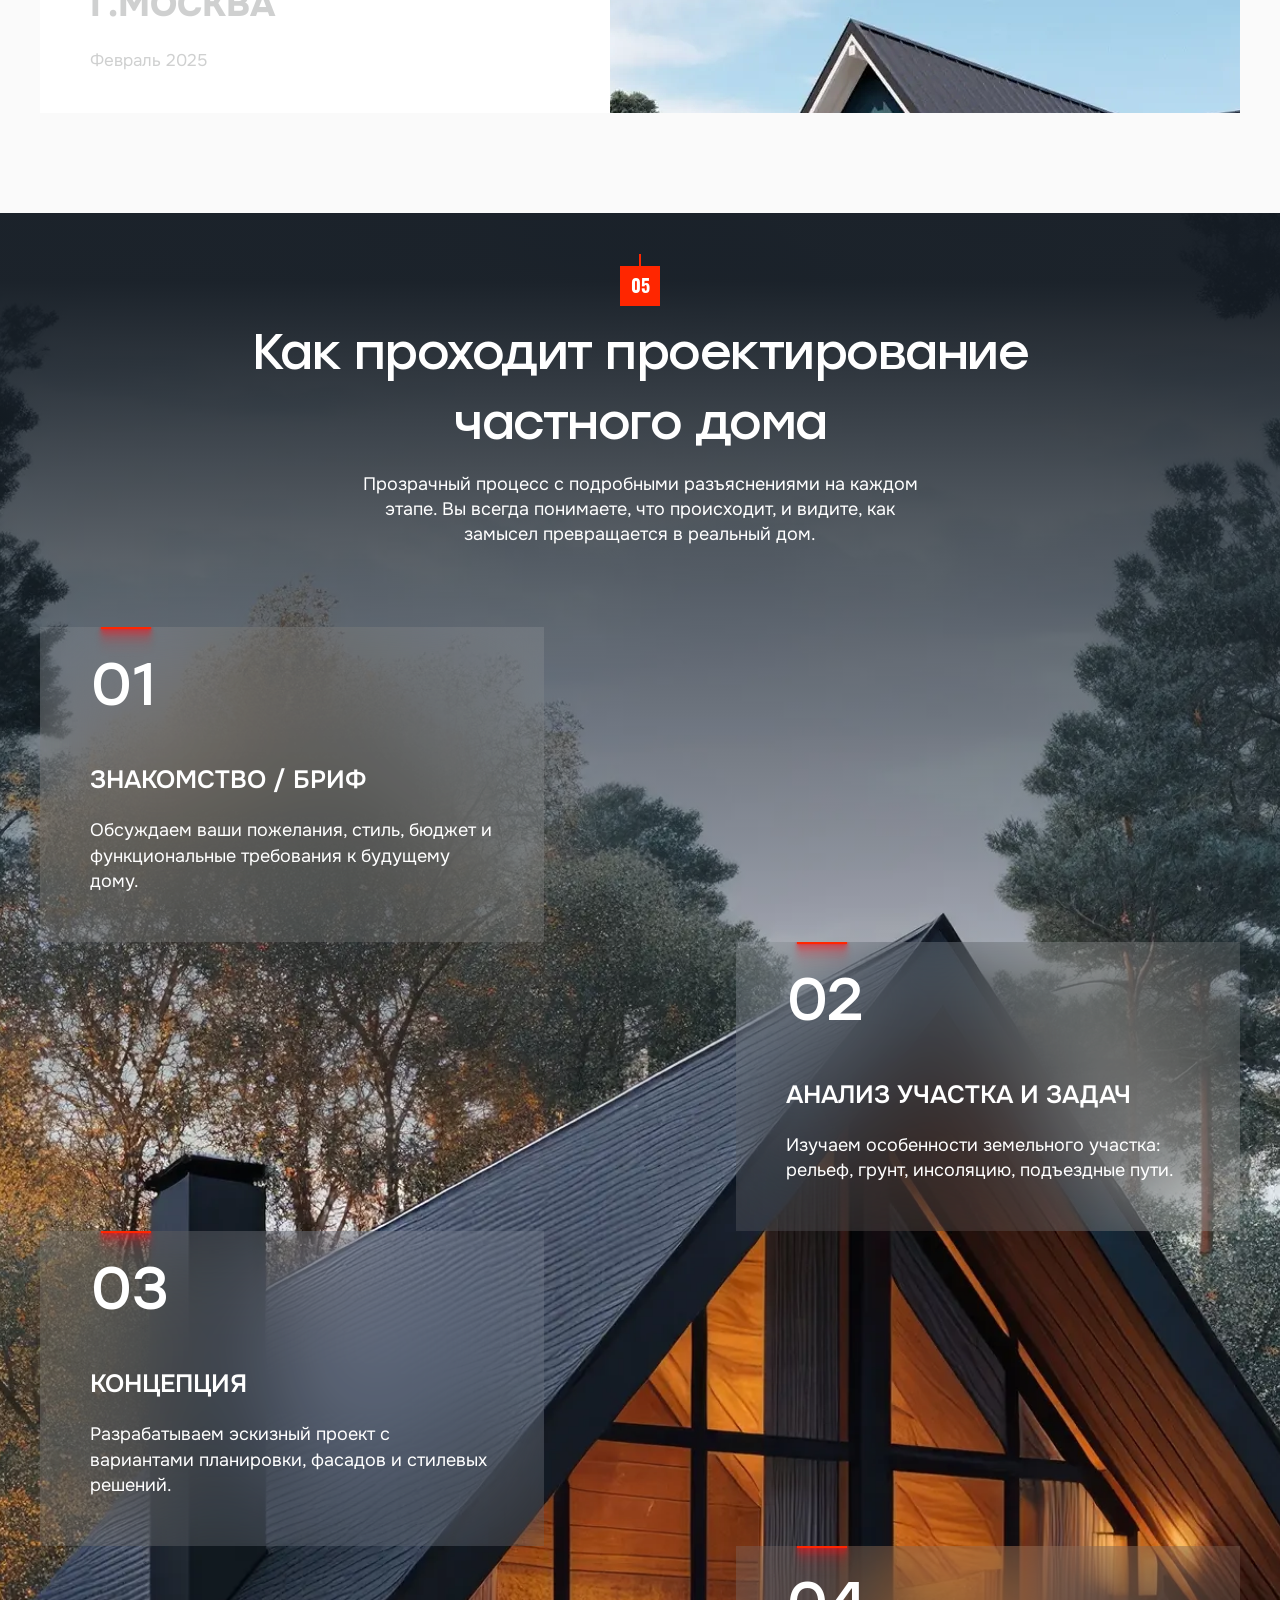
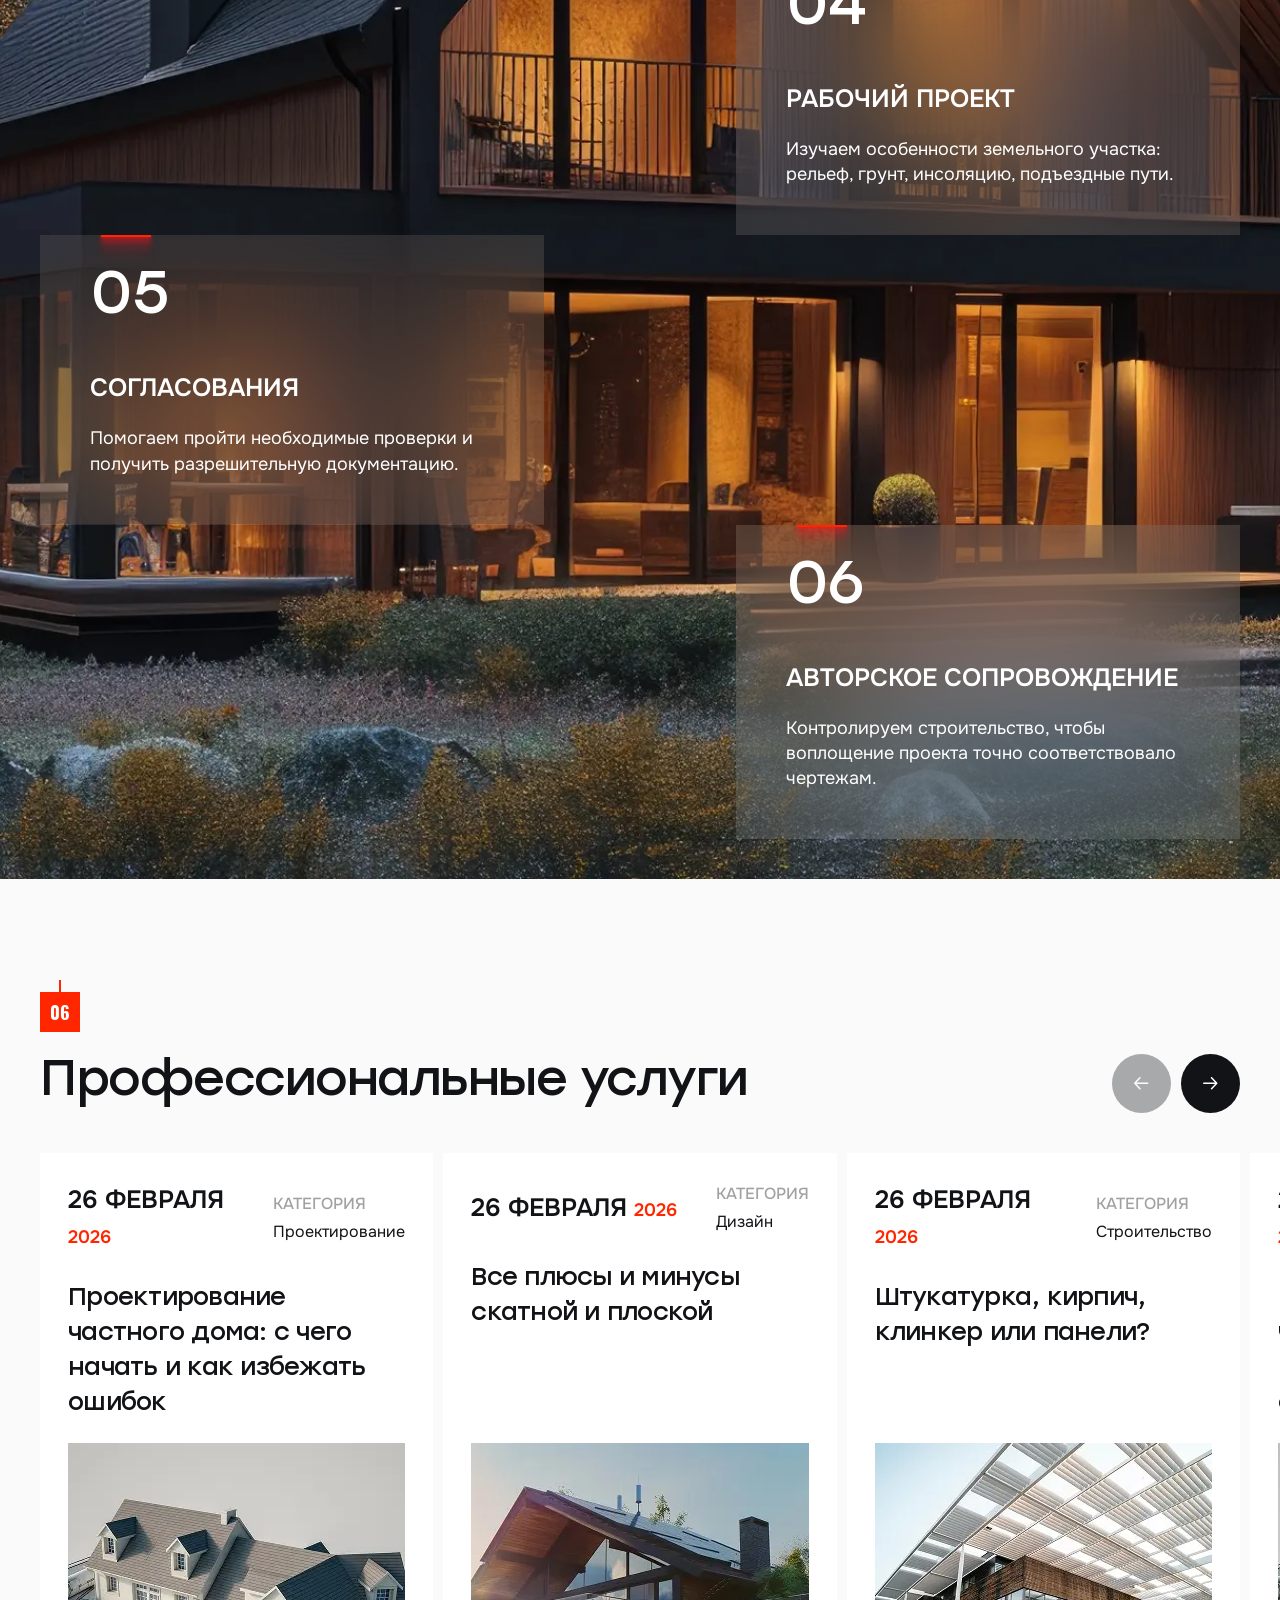
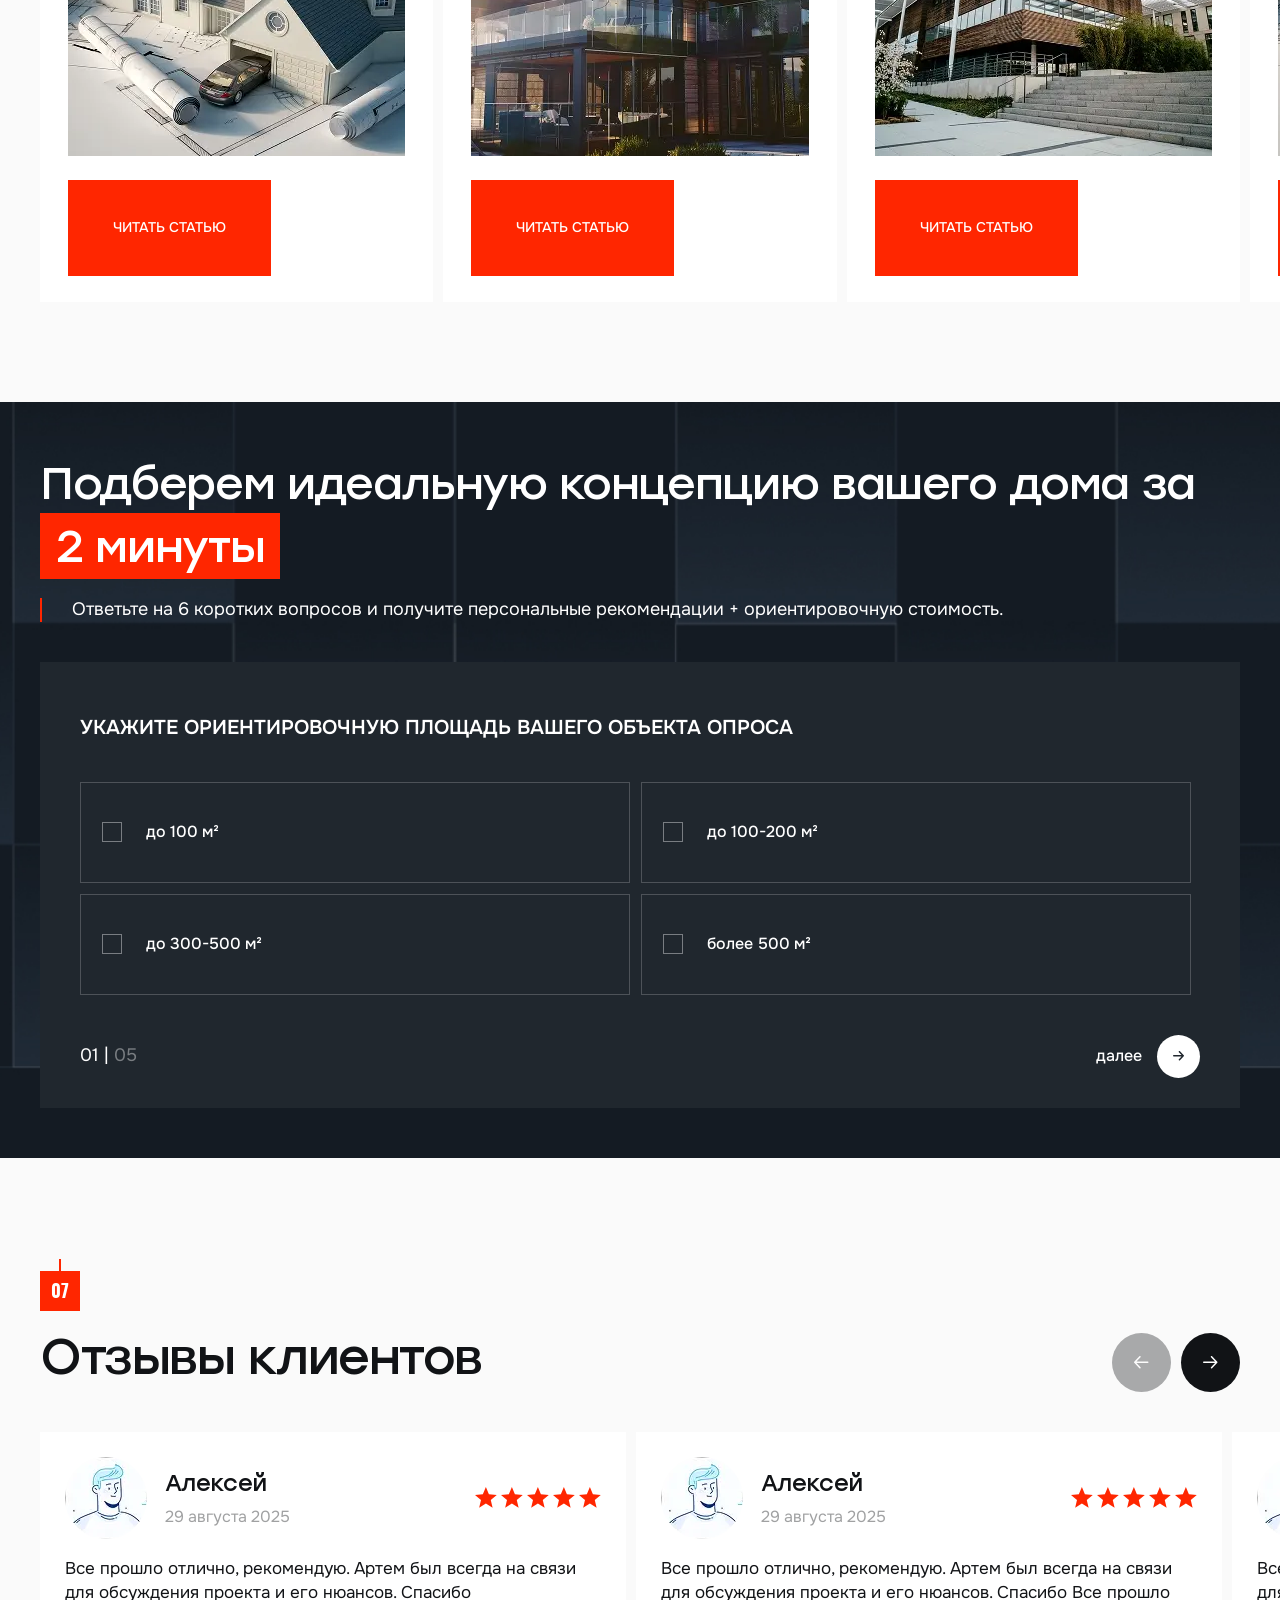
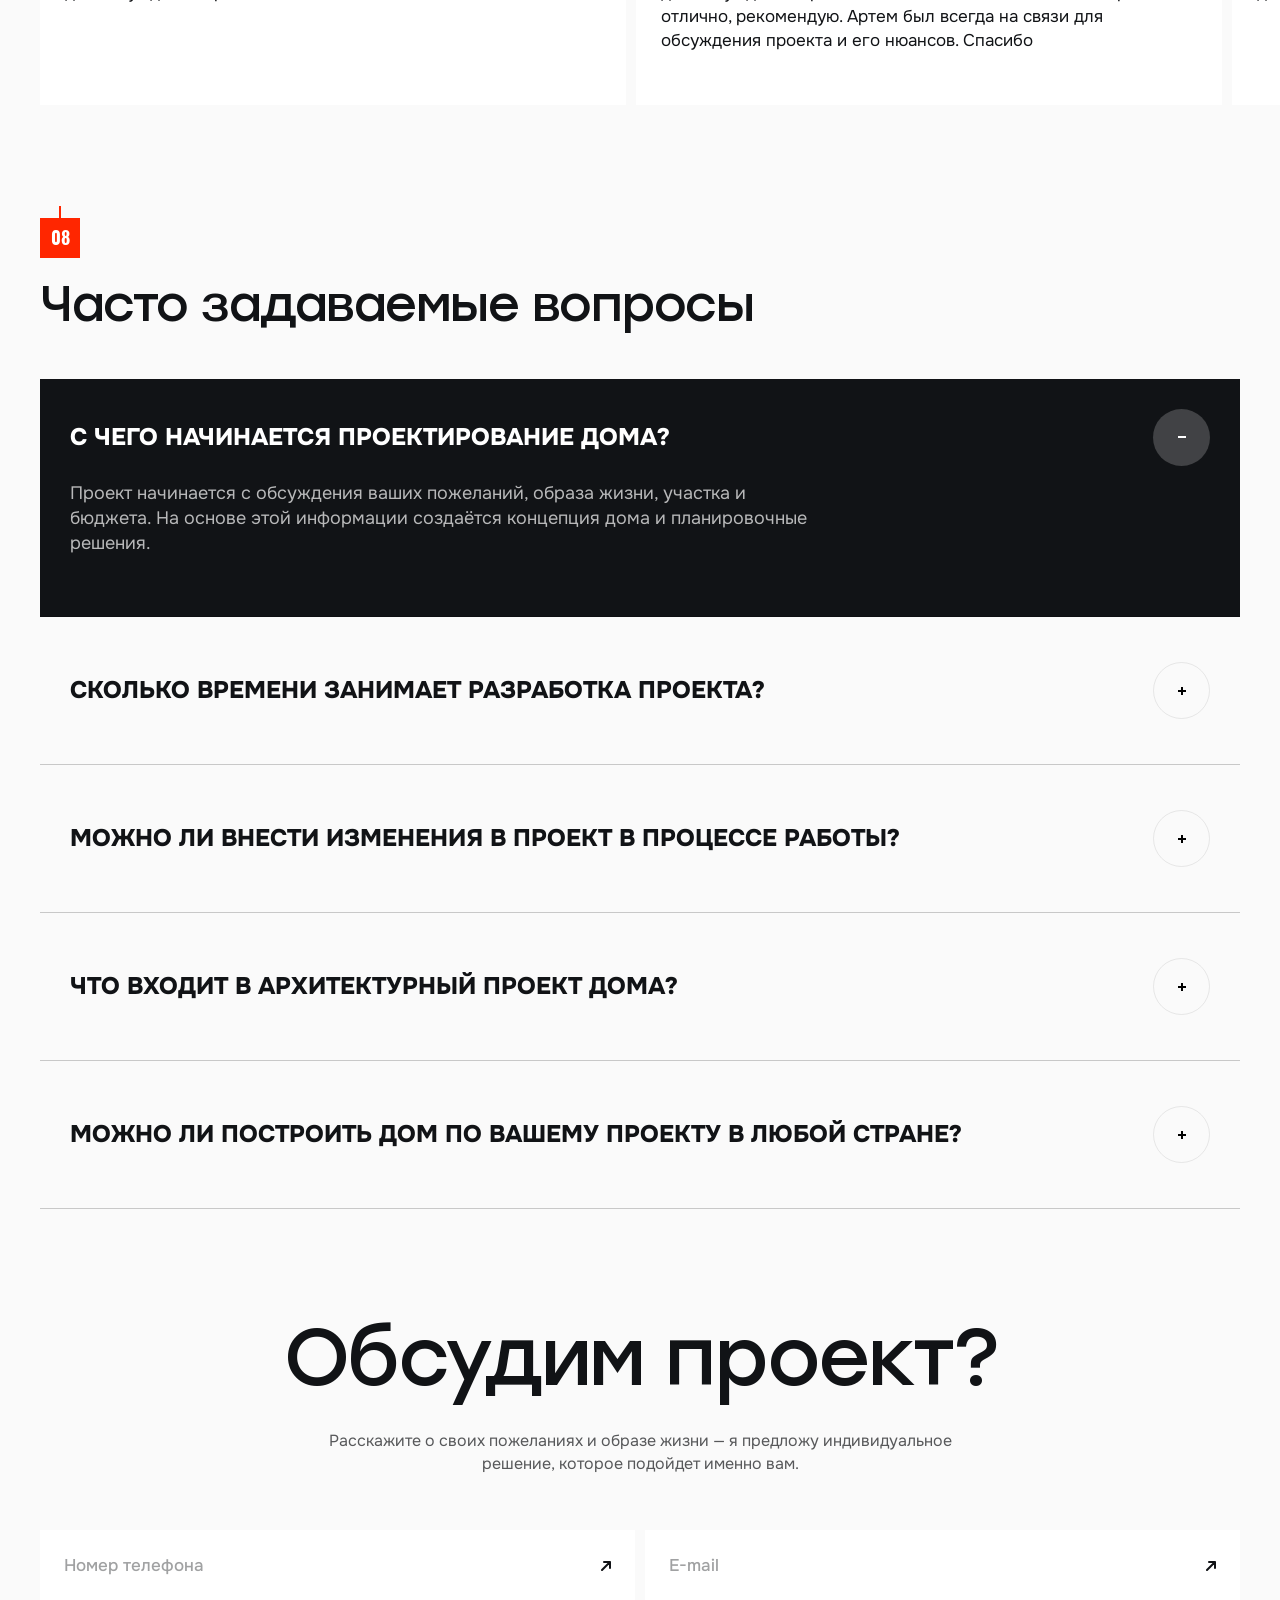
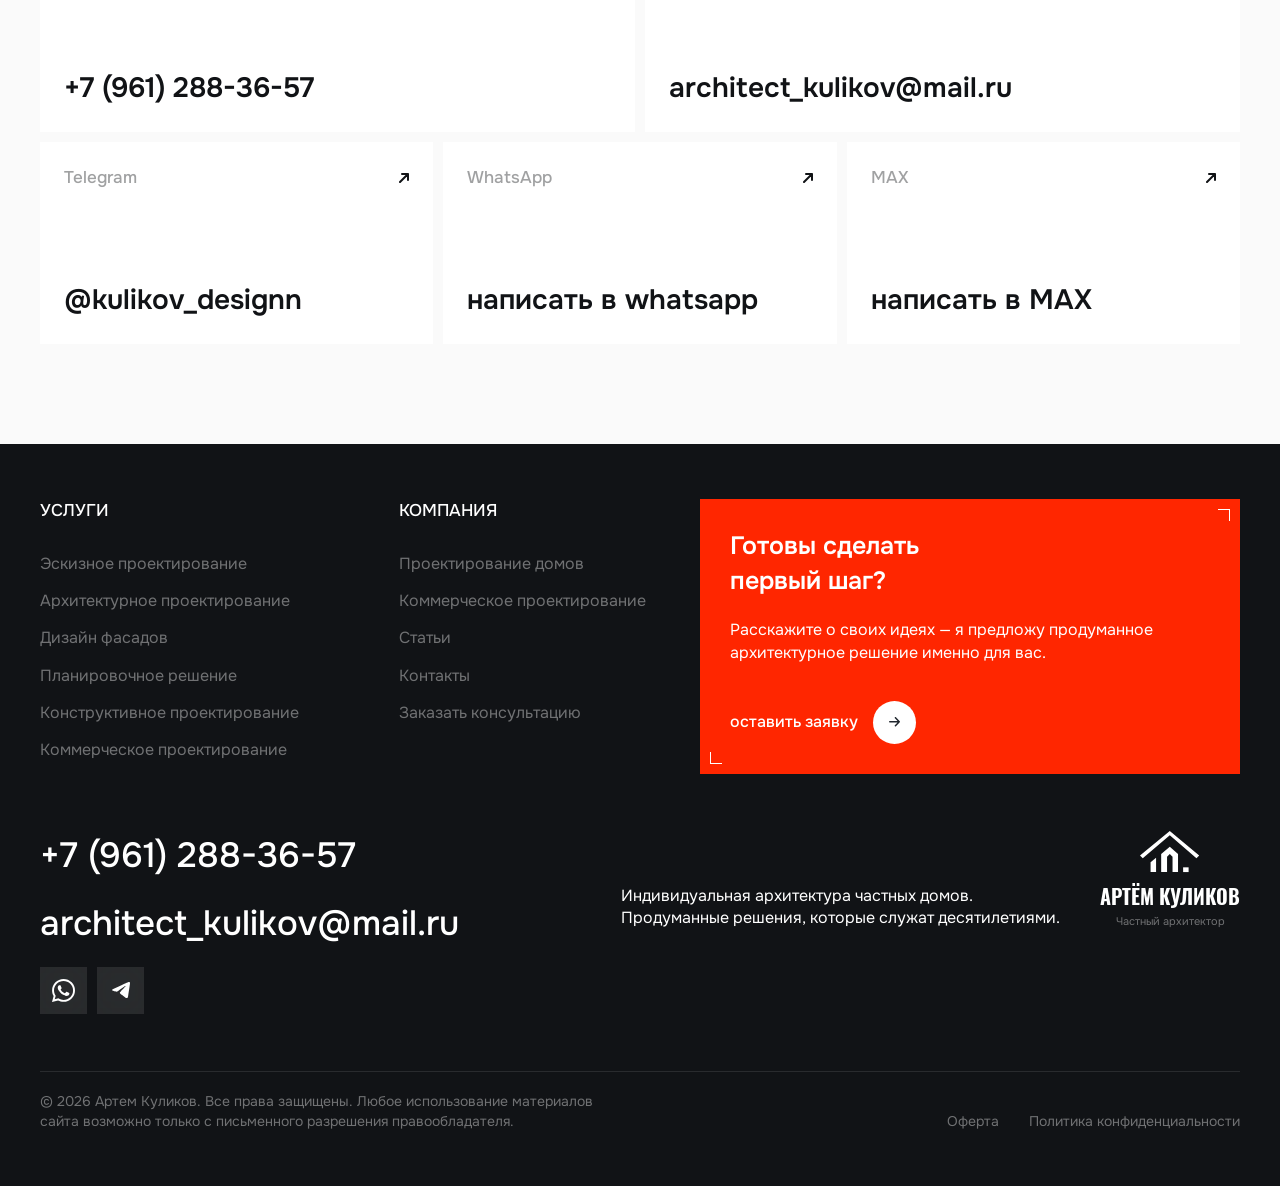
==== commit 73d44b24: "v2" ====
--- a/index.html
+++ b/index.html
@@ -17,8 +17,6 @@
     <script src="assets/js/build/fancybox.min.js" defer></script>
     <script src="assets/js/main.js" defer></script>
     <script src="assets/js/swipers.js" defer></script>
-    <script src="assets/js/request.js" defer></script>
-    <script src="assets/js/sourcebuster.min.js" defer></script>
     <script> </script>
 </head>
 <body>
@@ -45,7 +43,7 @@
                     <nav class="header__nav">
                         <ul class="header__nav-list">
                             <li class="header__nav-item">
-                                <a href="#" class="header__nav-link">Услуги</a>
+                                <p class="header__nav-link">Услуги</p>
                                 <div class="header__nav-arrow"> +</div>
                                 <div class="header__nav-sublist">
                                     <ul>
